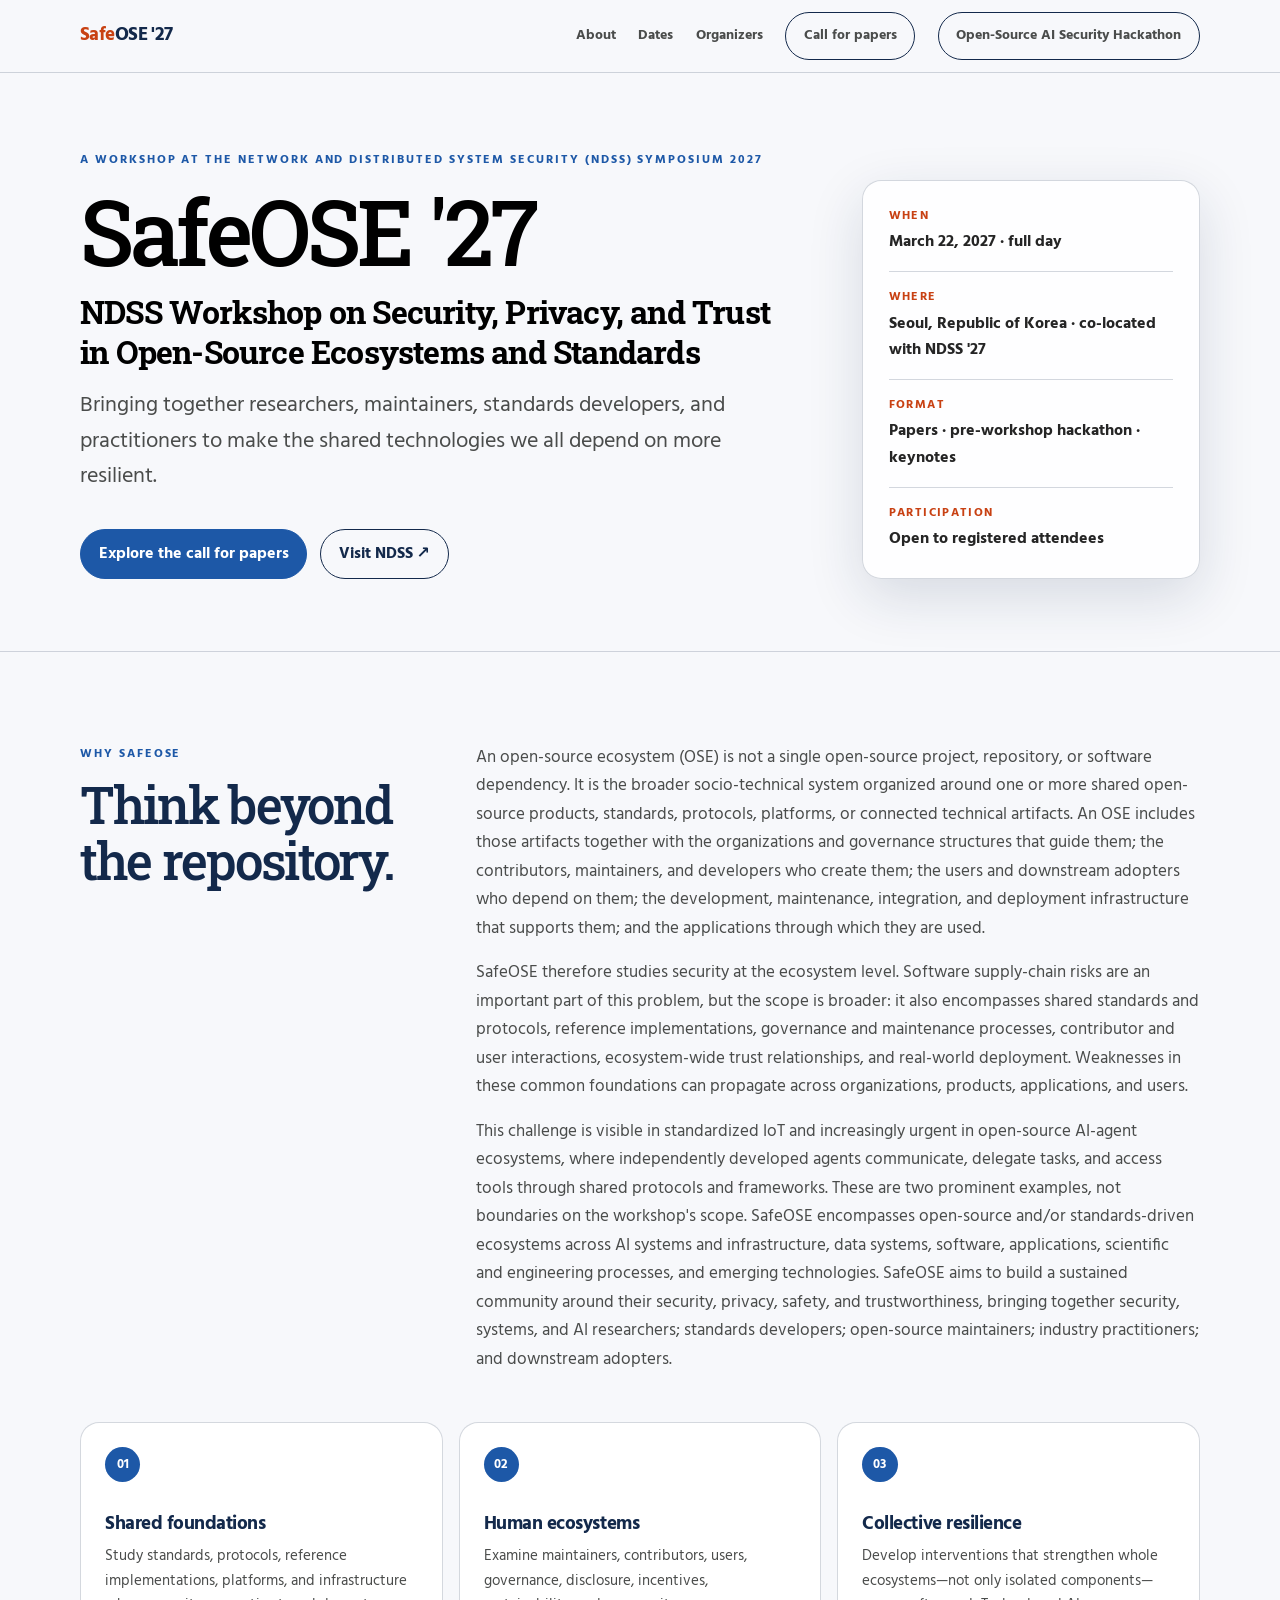
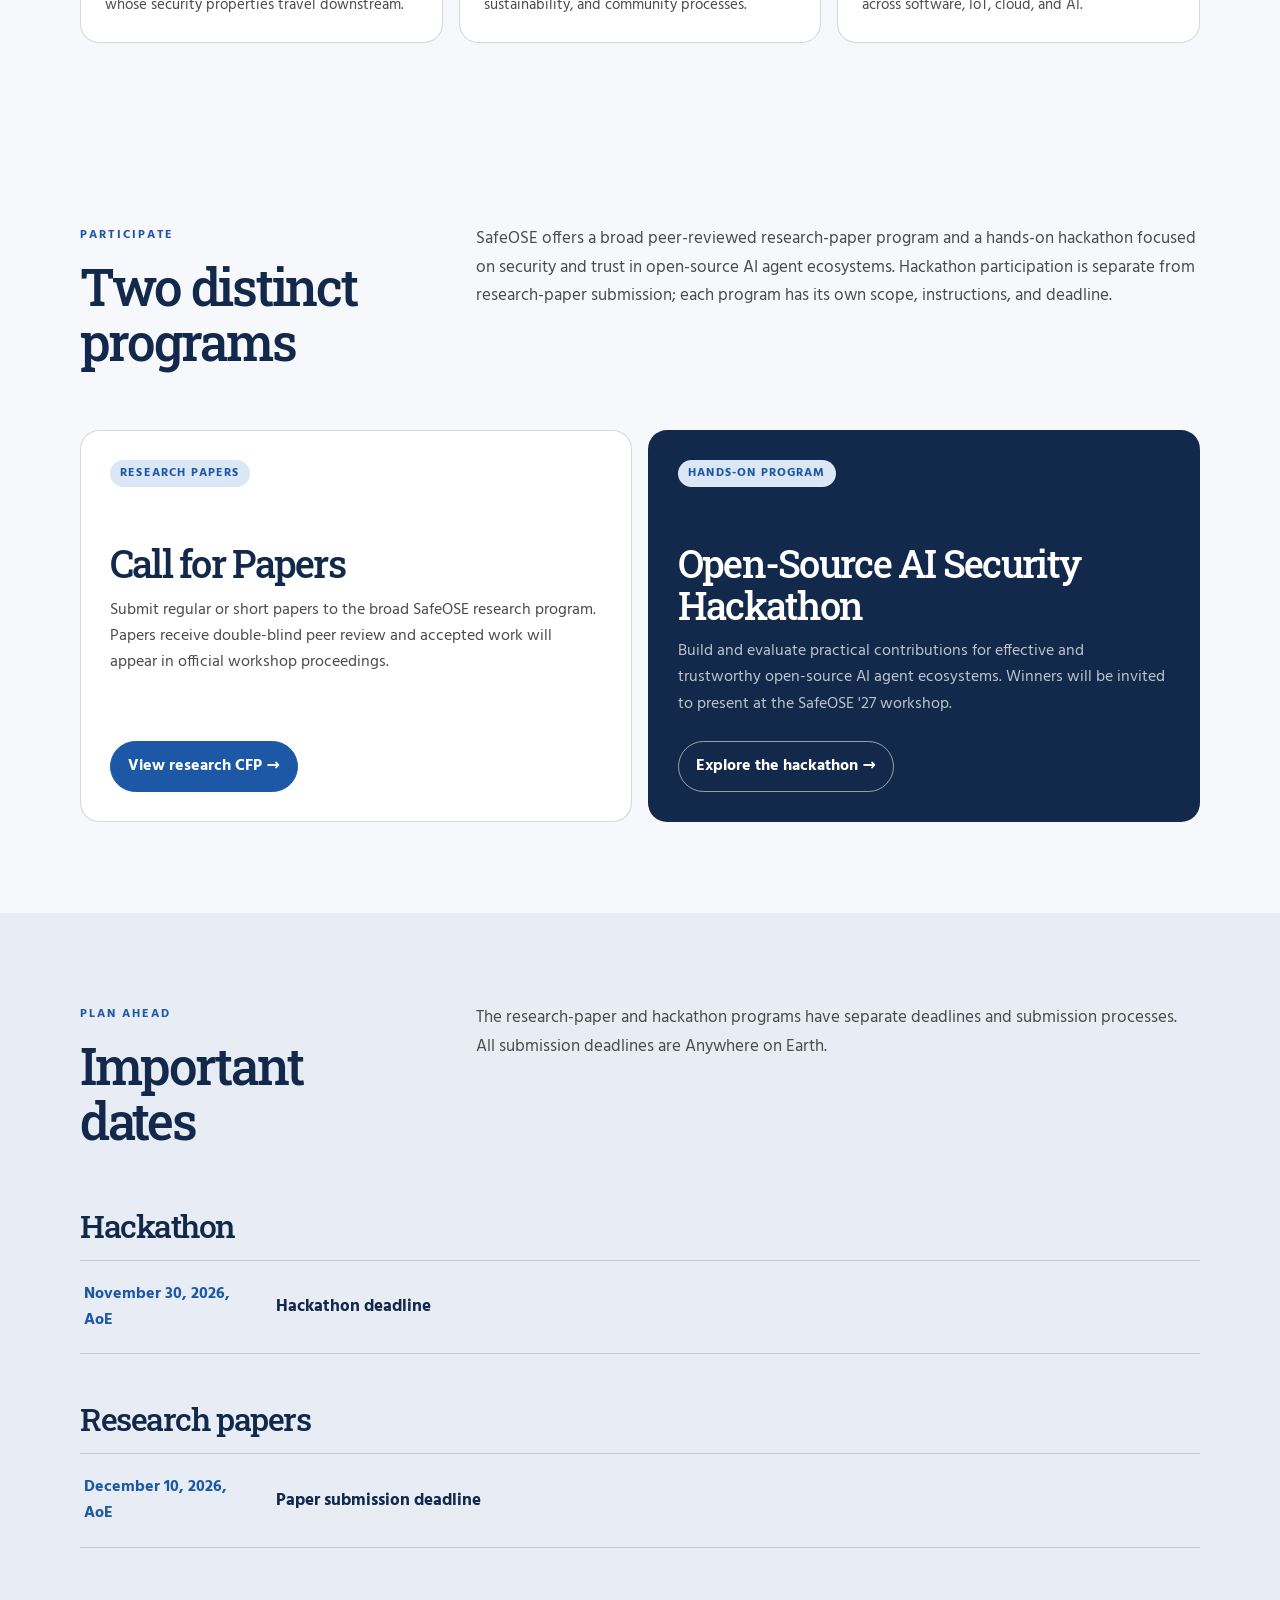
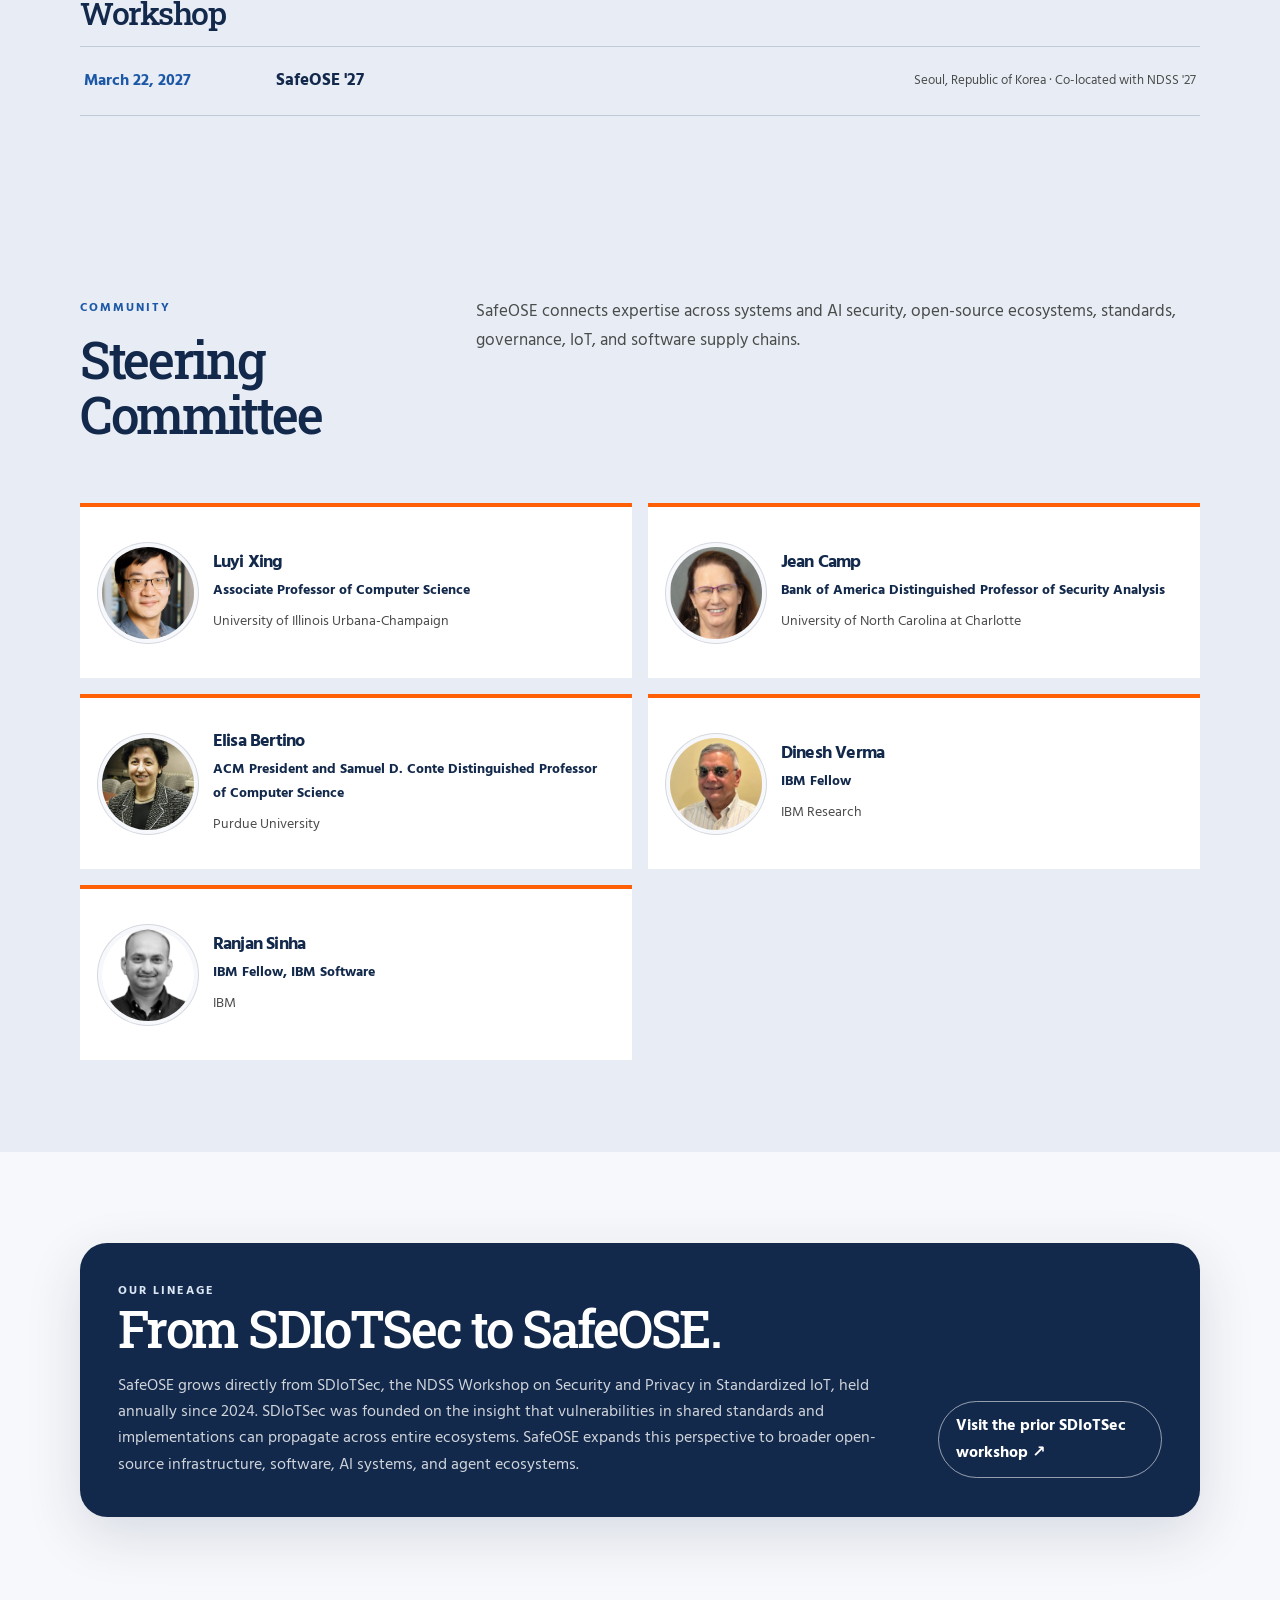
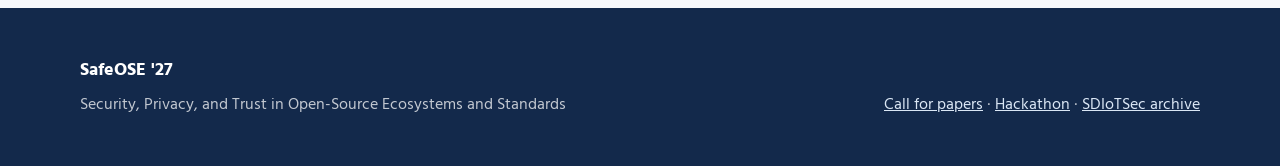
==== index.html @ 74a5d4cd "Condense workshop lineage section" ====
<!doctype html>
<html lang="en">
<head>
  <meta charset="utf-8">
  <meta name="viewport" content="width=device-width, initial-scale=1">
  <meta name="description" content="SafeOSE '27 — the NDSS Workshop on Security, Privacy, and Trust in Open-Source Ecosystems and Standards.">
  <title>SafeOSE '27 | NDSS Workshop</title>
  <link rel="preconnect" href="https://fonts.googleapis.com">
  <link rel="preconnect" href="https://fonts.gstatic.com" crossorigin>
  <link href="https://fonts.googleapis.com/css2?family=Hind:wght@400;500;600;700&family=Roboto+Slab:wght@400;500;600;700&display=swap" rel="stylesheet">
  <style>
    :root {
      --ink: #13294b;
      --charcoal: #252525;
      --muted: #4a4c4b;
      --paper: #f7f8fb;
      --cream: #e8edf5;
      --green: #1d58a7;
      --orange-deep: #c84113;
      --mint: #dbe7f5;
      --amber: #ff5f05;
      --white: #ffffff;
      --line: rgba(19, 41, 75, .18);
      --radius: 1.2rem;
      --shadow: 0 18px 55px rgba(19, 41, 75, .14);
    }

    * { box-sizing: border-box; }
    html { scroll-behavior: smooth; }
    body {
      margin: 0;
      color: var(--ink);
      background: var(--paper);
      font-family: Hind, ui-sans-serif, system-ui, sans-serif;
      line-height: 1.65;
    }

    a { color: inherit; }
    .wrap { width: min(1120px, calc(100% - 2.5rem)); margin-inline: auto; }
    .eyebrow {
      margin: 0 0 .85rem;
      color: var(--green);
      font-size: .76rem;
      font-weight: 800;
      letter-spacing: .16em;
      text-transform: uppercase;
    }

    header {
      position: sticky;
      top: 0;
      z-index: 10;
      border-bottom: 1px solid var(--line);
      background: rgba(247, 248, 251, .92);
      backdrop-filter: blur(14px);
    }
    nav { min-height: 72px; display: flex; align-items: center; justify-content: space-between; gap: 1.5rem; }
    .brand { text-decoration: none; font-size: 1.2rem; font-weight: 900; letter-spacing: -.03em; }
    .brand span { color: var(--orange-deep); }
    .nav-links { display: flex; align-items: center; gap: 1.4rem; }
    .nav-links a { color: var(--muted); font-size: .9rem; font-weight: 700; text-decoration: none; }
    .nav-links a:hover { color: var(--orange-deep); }

    .hero {
      position: relative;
      overflow: hidden;
      padding: 4.8rem 0 4.5rem;
      border-bottom: 1px solid var(--line);
    }
    .hero-grid { position: relative; display: grid; grid-template-columns: 1.35fr .65fr; gap: 5rem; align-items: end; }
    h1, h2, h3 { margin-top: 0; line-height: 1.08; letter-spacing: -.045em; }
    h1 { max-width: 900px; margin-bottom: .75rem; color: #000; font-family: "Roboto Slab", Georgia, serif; font-size: clamp(3.4rem, 7vw, 6.4rem); font-weight: 500; }
    .formal-title { max-width: 780px; margin: 0 0 1rem; color: #000; font-family: "Roboto Slab", Georgia, serif; font-size: clamp(1.35rem, 2.5vw, 2rem); font-weight: 700; line-height: 1.25; letter-spacing: -.025em; }
    .lede { max-width: 760px; margin: 0; color: var(--muted); font-size: clamp(1.05rem, 2vw, 1.35rem); }
    .actions { display: flex; flex-wrap: wrap; gap: .8rem; margin-top: 2.1rem; }
    .button { display: inline-flex; align-items: center; justify-content: center; min-height: 48px; padding: .7rem 1.1rem; border: 1px solid var(--ink); border-radius: 999px; font-weight: 800; text-decoration: none; }
    .button.primary { border-color: var(--green); color: var(--white); background: var(--green); }
    .button:hover { transform: translateY(-2px); }
    .fact-card { padding: 1.6rem; border: 1px solid var(--line); border-radius: var(--radius); background: rgba(255, 255, 255, .84); box-shadow: var(--shadow); }
    .fact-card dl { margin: 0; }
    .fact-card div + div { margin-top: 1rem; padding-top: 1rem; border-top: 1px solid var(--line); }
    .fact-card dt { color: var(--orange-deep); font-size: .72rem; font-weight: 800; letter-spacing: .12em; text-transform: uppercase; }
    .fact-card dd { margin: .2rem 0 0; color: var(--charcoal); font-weight: 800; }

    section { padding: 5.7rem 0; }
    section.alt { background: var(--cream); }
    .section-head { display: grid; grid-template-columns: .65fr 1.35fr; gap: 3rem; margin-bottom: 3rem; }
    h2 { margin-bottom: .8rem; font-family: "Roboto Slab", Georgia, serif; font-size: clamp(2.2rem, 4vw, 3.7rem); font-weight: 500; }
    .section-copy { margin: 0; color: var(--muted); font-size: 1.08rem; }
    .section-copy p { margin: 0; }
    .section-copy p + p { margin-top: 1rem; }
    .cards { display: grid; grid-template-columns: repeat(3, 1fr); gap: 1rem; }
    .card { padding: 1.5rem; border: 1px solid var(--line); border-radius: var(--radius); background: var(--white); }
    .card .number { display: inline-grid; width: 2.2rem; height: 2.2rem; margin-bottom: 2rem; place-items: center; border-radius: 50%; color: var(--white); background: var(--green); font-size: .8rem; font-weight: 900; }
    .card h3 { margin-bottom: .6rem; font-size: 1.18rem; letter-spacing: -.025em; }
    .card p { margin: 0; color: var(--muted); font-size: .93rem; }

    .topics { display: grid; grid-template-columns: repeat(2, 1fr); gap: .75rem; padding: 0; list-style: none; }
    .topics li { position: relative; padding: 1rem 1rem 1rem 2.7rem; border: 1px solid var(--line); border-radius: .9rem; background: rgba(255,255,255,.42); font-weight: 650; }
    .topics li::before { position: absolute; left: 1rem; content: "↗"; color: var(--green); font-weight: 900; }
    .topics-block { margin: 3.5rem 0; padding-top: 3rem; border-top: 1px solid var(--line); }
    .topics-block h3 { margin-bottom: .65rem; font-family: "Roboto Slab", Georgia, serif; font-size: clamp(1.8rem, 3vw, 2.6rem); font-weight: 500; }
    .topics-block .section-copy { margin-bottom: 1.5rem; }

    .feature-grid { display: grid; grid-template-columns: repeat(2, 1fr); gap: 1rem; }
    .feature-card { display: flex; min-height: 310px; padding: 1.8rem; flex-direction: column; border: 1px solid var(--line); border-radius: var(--radius); background: var(--white); }
    .feature-card.agent { background: var(--ink); color: var(--white); }
    .feature-card .tag { align-self: flex-start; margin-bottom: 3.5rem; padding: .25rem .65rem; border-radius: 999px; color: var(--green); background: var(--mint); font-size: .72rem; font-weight: 900; letter-spacing: .1em; }
    .feature-card h3 { margin-bottom: .75rem; font-family: "Roboto Slab", Georgia, serif; font-size: clamp(1.7rem, 3vw, 2.5rem); font-weight: 500; }
    .feature-card p { margin: 0 0 1.5rem; color: var(--muted); }
    .feature-card.agent p { color: rgba(255,255,255,.72); }
    .feature-card .button { align-self: flex-start; margin-top: auto; }
    .feature-card.agent .button { border-color: rgba(255,255,255,.55); }

    .dates { border-top: 1px solid var(--line); }
    .date-group + .date-group { margin-top: 3rem; }
    .date-group h3 { margin-bottom: 1rem; font-family: "Roboto Slab", Georgia, serif; font-size: clamp(1.55rem, 2.5vw, 2.1rem); font-weight: 500; }
    .date-row { display: grid; grid-template-columns: 10rem 1fr auto; gap: 2rem; align-items: center; padding: 1.25rem .25rem; border-bottom: 1px solid var(--line); }
    .date-row time { color: var(--green); font-weight: 900; }
    .date-row strong { font-size: 1.05rem; }
    .date-row span { color: var(--muted); font-size: .84rem; }

    .lineage { display: grid; grid-template-columns: 1.55fr .45fr; gap: 3rem; padding: 2.4rem; border-radius: calc(var(--radius) + .5rem); color: var(--white); background: var(--ink); box-shadow: var(--shadow); }
    .lineage .eyebrow { color: var(--mint); }
    .lineage h2 { margin-bottom: 1rem; }
    .lineage p { margin: 0; color: rgba(255,255,255,.8); }
    .lineage p + p { margin-top: 1rem; }
    .lineage .button { align-self: end; justify-self: start; border-color: rgba(255,255,255,.55); }

    .people { display: grid; grid-template-columns: repeat(2, 1fr); gap: 1rem; }
    .person { display: grid; grid-template-columns: 92px 1fr; gap: 1.2rem; min-height: 175px; padding: 1.35rem; align-items: center; border-top: 4px solid var(--amber); background: var(--white); text-decoration: none; transition: transform .18s ease, box-shadow .18s ease; }
    .person:hover { transform: translateY(-3px); box-shadow: var(--shadow); }
    .person h3 { margin-bottom: .45rem; font-size: 1.1rem; }
    .person p { margin: 0; color: var(--muted); font-size: .9rem; }
    .person .title { color: var(--ink); font-weight: 750; }
    .person .affiliation { margin-top: .45rem; }
    .committee-headshot { display: block; width: 92px; height: 92px; border-radius: 50%; object-fit: cover; object-position: center; box-shadow: 0 0 0 4px var(--paper), 0 0 0 5px var(--line); }
    .committee-headshot.luyi { object-position: center 28%; }
    .committee-headshot.elisa { object-position: center 24%; }
    footer { padding: 3rem 0; color: rgba(255,255,255,.74); background: var(--ink); }
    .footer-row { display: flex; align-items: flex-end; justify-content: space-between; gap: 2rem; }
    footer strong { display: block; margin-bottom: .35rem; color: var(--white); font-size: 1.15rem; }
    footer p { margin: 0; }
    footer a { color: var(--mint); }

    @media (max-width: 820px) {
      .nav-links a:not(:last-child) { display: none; }
      .hero { padding-top: 4rem; }
      .hero-grid, .section-head, .lineage { grid-template-columns: 1fr; gap: 2rem; }
      .cards, .people { grid-template-columns: repeat(2, 1fr); }
      .feature-grid { grid-template-columns: 1fr; }
      .fact-card { max-width: 480px; }
    }
    @media (max-width: 560px) {
      .wrap { width: min(100% - 1.5rem, 1120px); }
      h1 { font-size: 3rem; }
      .cards, .topics, .people { grid-template-columns: 1fr; }
      .date-row { grid-template-columns: 1fr; gap: .25rem; }
      .footer-row { align-items: flex-start; flex-direction: column; }
    }
  </style>
</head>
<body>
  <header>
    <nav class="wrap" aria-label="Primary navigation">
      <a class="brand" href="#top"><span>Safe</span>OSE '27</a>
      <div class="nav-links">
        <a href="#about">About</a>
        <a href="#dates">Dates</a>
        <a href="#people">Organizers</a>
        <a class="button" href="cfp.html">Call for papers</a>
        <a class="button" href="hackathons.html">Open-Source AI Security Hackathon</a>
      </div>
    </nav>
  </header>

  <main id="top">
    <section class="hero">
      <div class="wrap hero-grid">
        <div>
          <p class="eyebrow">A workshop at the Network and Distributed System Security (NDSS) Symposium 2027</p>
          <h1>SafeOSE '27</h1>
          <p class="formal-title">NDSS Workshop on Security, Privacy, and Trust in Open-Source Ecosystems and Standards</p>
          <p class="lede">Bringing together researchers, maintainers, standards developers, and practitioners to make the shared technologies we all depend on more resilient.</p>
          <div class="actions">
            <a class="button primary" href="cfp.html">Explore the call for papers</a>
            <a class="button" href="https://www.ndss-symposium.org/" target="_blank" rel="noreferrer">Visit NDSS ↗</a>
          </div>
        </div>
        <aside class="fact-card" aria-label="Workshop details">
          <dl>
            <div><dt>When</dt><dd>March 22, 2027 · full day</dd></div>
            <div><dt>Where</dt><dd>Seoul, Republic of Korea · co-located with NDSS '27</dd></div>
            <div><dt>Format</dt><dd>Papers · pre-workshop hackathon · keynotes</dd></div>
            <div><dt>Participation</dt><dd>Open to registered attendees</dd></div>
          </dl>
        </aside>
      </div>
    </section>

    <section id="about">
      <div class="wrap">
        <div class="section-head">
          <div><p class="eyebrow">Why SafeOSE</p><h2>Think beyond the repository.</h2></div>
          <div class="section-copy">
            <p>An open-source ecosystem (OSE) is not a single open-source project, repository, or software dependency. It is the broader socio-technical system organized around one or more shared open-source products, standards, protocols, platforms, or connected technical artifacts. An OSE includes those artifacts together with the organizations and governance structures that guide them; the contributors, maintainers, and developers who create them; the users and downstream adopters who depend on them; the development, maintenance, integration, and deployment infrastructure that supports them; and the applications through which they are used.</p>
            <p>SafeOSE therefore studies security at the ecosystem level. Software supply-chain risks are an important part of this problem, but the scope is broader: it also encompasses shared standards and protocols, reference implementations, governance and maintenance processes, contributor and user interactions, ecosystem-wide trust relationships, and real-world deployment. Weaknesses in these common foundations can propagate across organizations, products, applications, and users.</p>
            <p>This challenge is visible in standardized IoT and increasingly urgent in open-source AI-agent ecosystems, where independently developed agents communicate, delegate tasks, and access tools through shared protocols and frameworks. These are two prominent examples, not boundaries on the workshop's scope. SafeOSE encompasses open-source and/or standards-driven ecosystems across AI systems and infrastructure, data systems, software, applications, scientific and engineering processes, and emerging technologies. SafeOSE aims to build a sustained community around their security, privacy, safety, and trustworthiness, bringing together security, systems, and AI researchers; standards developers; open-source maintainers; industry practitioners; and downstream adopters.</p>
          </div>
        </div>
        <div class="cards">
          <article class="card"><span class="number">01</span><h3>Shared foundations</h3><p>Study standards, protocols, reference implementations, platforms, and infrastructure whose security properties travel downstream.</p></article>
          <article class="card"><span class="number">02</span><h3>Human ecosystems</h3><p>Examine maintainers, contributors, users, governance, disclosure, incentives, sustainability, and community processes.</p></article>
          <article class="card"><span class="number">03</span><h3>Collective resilience</h3><p>Develop interventions that strengthen whole ecosystems—not only isolated components—across software, IoT, cloud, and AI.</p></article>
        </div>
      </div>
    </section>

    <section id="participate">
      <div class="wrap">
        <div class="section-head">
          <div><p class="eyebrow">Participate</p><h2>Two distinct programs</h2></div>
          <p class="section-copy">SafeOSE offers a broad peer-reviewed research-paper program and a hands-on hackathon focused on security and trust in open-source AI agent ecosystems. Hackathon participation is separate from research-paper submission; each program has its own scope, instructions, and deadline.</p>
        </div>
        <div class="feature-grid">
          <article class="feature-card">
            <span class="tag">RESEARCH PAPERS</span>
            <h3>Call for Papers</h3>
            <p>Submit regular or short papers to the broad SafeOSE research program. Papers receive double-blind peer review and accepted work will appear in official workshop proceedings.</p>
            <a class="button primary" href="cfp.html">View research CFP →</a>
          </article>
          <article class="feature-card agent">
            <span class="tag">HANDS-ON PROGRAM</span>
            <h3>Open-Source AI Security Hackathon</h3>
            <p>Build and evaluate practical contributions for effective and trustworthy open-source AI agent ecosystems. Winners will be invited to present at the SafeOSE '27 workshop.</p>
            <a class="button" href="hackathons.html">Explore the hackathon →</a>
          </article>
        </div>
      </div>
    </section>

    <section class="alt" id="dates">
      <div class="wrap">
        <div class="section-head">
          <div><p class="eyebrow">Plan ahead</p><h2>Important dates</h2></div>
          <p class="section-copy">The research-paper and hackathon programs have separate deadlines and submission processes. All submission deadlines are Anywhere on Earth.</p>
        </div>
        <div class="date-group">
          <h3>Hackathon</h3>
          <div class="dates">
            <div class="date-row"><time datetime="2026-11-30">November 30, 2026, AoE</time><strong>Hackathon deadline</strong></div>
          </div>
        </div>
        <div class="date-group">
          <h3>Research papers</h3>
          <div class="dates">
            <div class="date-row"><time datetime="2026-12-10">December 10, 2026, AoE</time><strong>Paper submission deadline</strong></div>
          </div>
        </div>
        <div class="date-group">
          <h3>Workshop</h3>
          <div class="dates">
            <div class="date-row"><time datetime="2027-03-22">March 22, 2027</time><strong>SafeOSE '27</strong><span>Seoul, Republic of Korea · Co-located with NDSS '27</span></div>
          </div>
        </div>
      </div>
    </section>

    <section class="alt" id="people">
      <div class="wrap">
        <div class="section-head">
          <div><p class="eyebrow">Community</p><h2>Steering Committee</h2></div>
          <p class="section-copy">SafeOSE connects expertise across systems and AI security, open-source ecosystems, standards, governance, IoT, and software supply chains.</p>
        </div>
        <div class="people">
          <a class="person" href="https://www.xing-luyi.com/" target="_blank" rel="noreferrer">
            <img class="committee-headshot luyi" src="assets/luyi-xing.jpg" alt="Headshot of Luyi Xing" width="92" height="92" loading="lazy">
            <div><h3>Luyi Xing</h3><p class="title">Associate Professor of Computer Science</p><p class="affiliation">University of Illinois Urbana-Champaign</p></div>
          </a>
          <a class="person" href="https://ljcamp.github.io/" target="_blank" rel="noreferrer">
            <img class="committee-headshot" src="assets/jean-camp.jpg" alt="Headshot of Jean Camp" width="92" height="92" loading="lazy">
            <div><h3>Jean Camp</h3><p class="title">Bank of America Distinguished Professor of Security Analysis</p><p class="affiliation">University of North Carolina at Charlotte</p></div>
          </a>
          <a class="person" href="https://www.cs.purdue.edu/homes/bertino/" target="_blank" rel="noreferrer">
            <img class="committee-headshot elisa" src="assets/elisa-bertino.jpg" alt="Headshot of Elisa Bertino" width="92" height="92" loading="lazy">
            <div><h3>Elisa Bertino</h3><p class="title">ACM President and Samuel D. Conte Distinguished Professor of Computer Science</p><p class="affiliation">Purdue University</p></div>
          </a>
          <a class="person" href="https://research.ibm.com/people/dinesh-verma" target="_blank" rel="noreferrer">
            <img class="committee-headshot" src="assets/dinesh-verma.webp" alt="Headshot of Dinesh Verma" width="92" height="92" loading="lazy">
            <div><h3>Dinesh Verma</h3><p class="title">IBM Fellow</p><p class="affiliation">IBM Research</p></div>
          </a>
          <a class="person" href="https://www.linkedin.com/in/sinharanjan/" target="_blank" rel="noreferrer">
            <img class="committee-headshot" src="assets/ranjan-sinha.jpeg" alt="Headshot of Ranjan Sinha" width="92" height="92" loading="lazy">
            <div><h3>Ranjan Sinha</h3><p class="title">IBM Fellow, IBM Software</p><p class="affiliation">IBM</p></div>
          </a>
        </div>
      </div>
    </section>

    <section>
      <div class="wrap lineage">
        <div>
          <p class="eyebrow">Our lineage</p>
          <h2>From SDIoTSec to SafeOSE.</h2>
          <p>SafeOSE grows directly from SDIoTSec, the NDSS Workshop on Security and Privacy in Standardized IoT, held annually since 2024. SDIoTSec was founded on the insight that vulnerabilities in shared standards and implementations can propagate across entire ecosystems. SafeOSE expands this perspective to broader open-source infrastructure, software, AI systems, and agent ecosystems.</p>
        </div>
        <a class="button" href="https://sdiotsec.github.io/" target="_blank" rel="noreferrer">Visit the prior SDIoTSec workshop ↗</a>
      </div>
    </section>
  </main>

  <footer>
    <div class="wrap footer-row">
      <div><strong>SafeOSE '27</strong><p>Security, Privacy, and Trust in Open-Source Ecosystems and Standards</p></div>
      <p><a href="cfp.html">Call for papers</a> · <a href="hackathons.html">Hackathon</a> · <a href="https://sdiotsec.github.io/">SDIoTSec archive</a></p>
    </div>
  </footer>
</body>
</html>
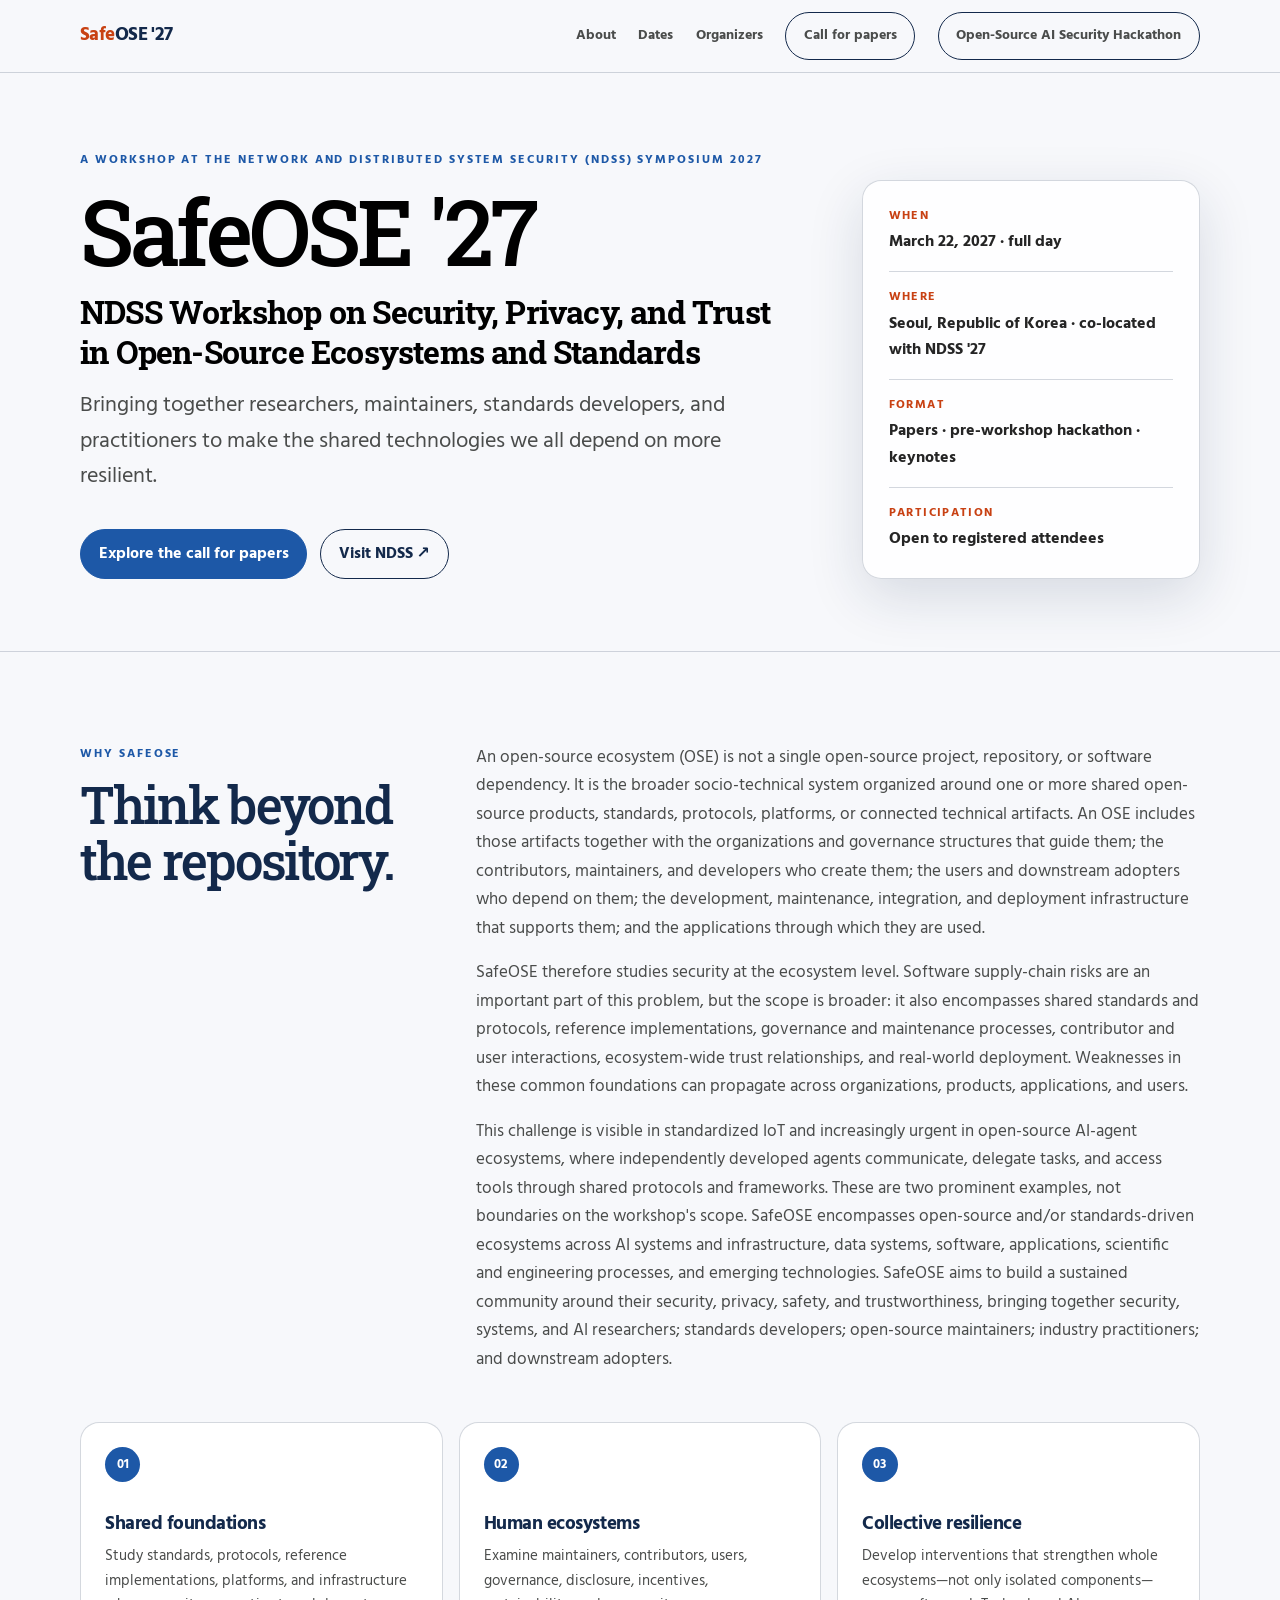
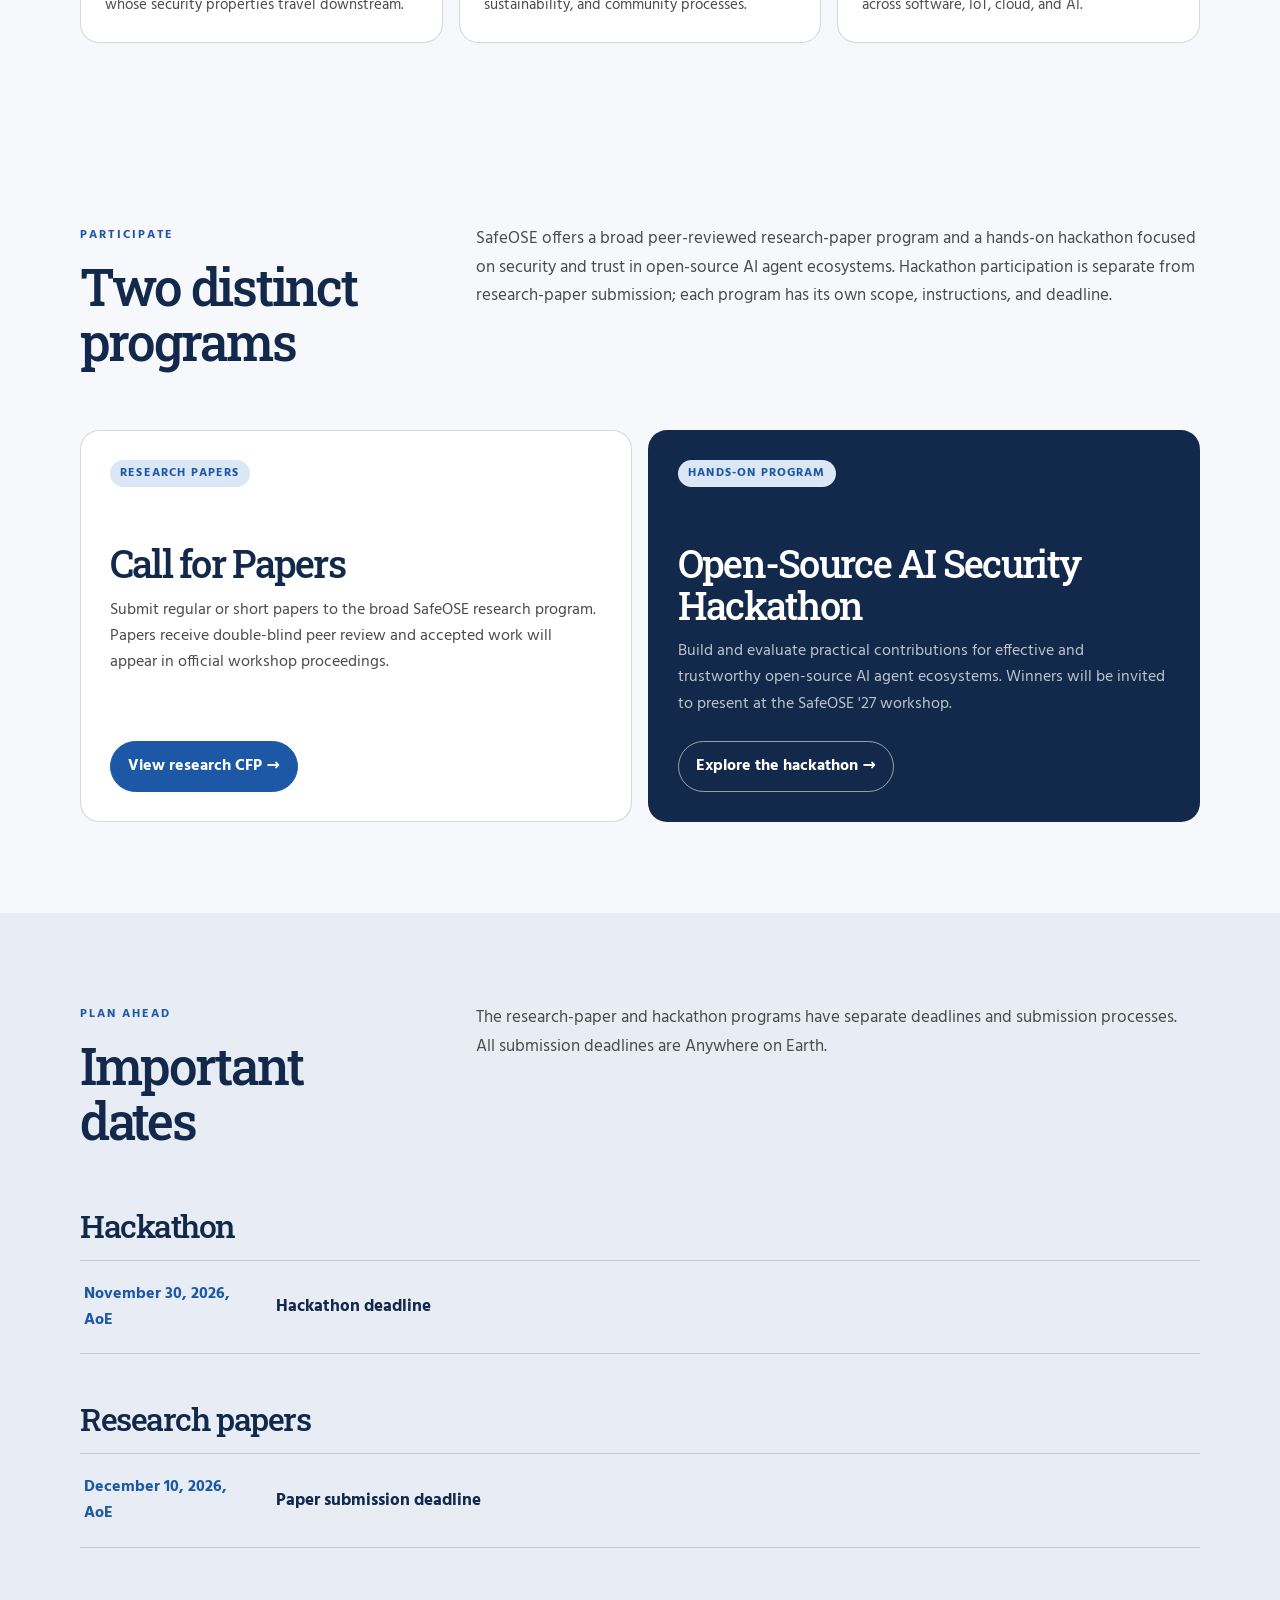
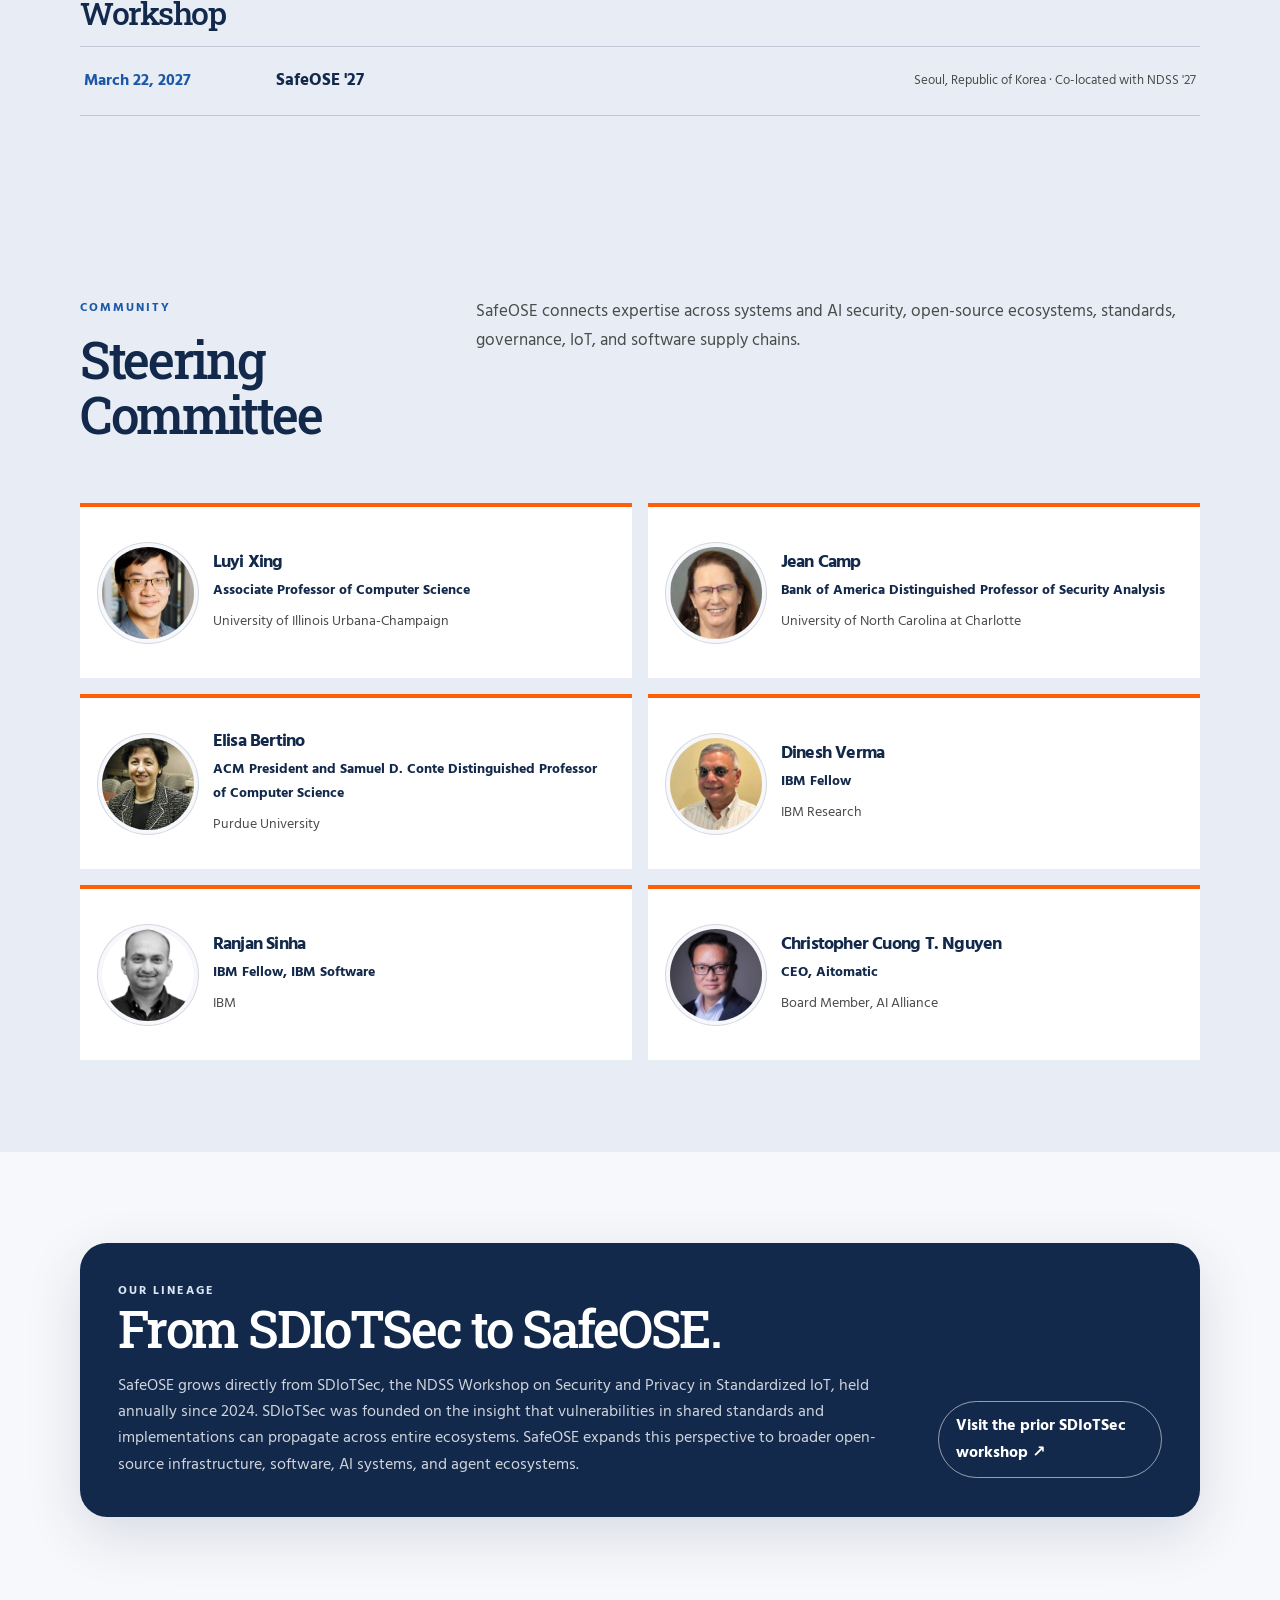
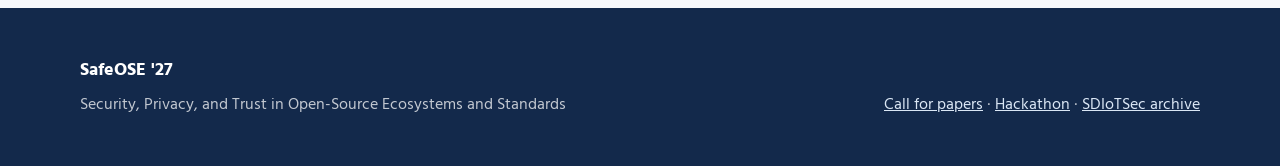
==== commit daf5244c: "Add Christopher Nguyen to steering committee" ====
--- a/index.html
+++ b/index.html
@@ -293,6 +293,10 @@
             <img class="committee-headshot" src="assets/ranjan-sinha.jpeg" alt="Headshot of Ranjan Sinha" width="92" height="92" loading="lazy">
             <div><h3>Ranjan Sinha</h3><p class="title">IBM Fellow, IBM Software</p><p class="affiliation">IBM</p></div>
           </a>
+          <a class="person" href="https://www.linkedin.com/in/ctnguyen/" target="_blank" rel="noreferrer">
+            <img class="committee-headshot" src="assets/christopher-nguyen.jpeg" alt="Headshot of Christopher Cuong T. Nguyen" width="92" height="92" loading="lazy">
+            <div><h3>Christopher Cuong T. Nguyen</h3><p class="title">CEO, Aitomatic</p><p class="affiliation">Board Member, AI Alliance</p></div>
+          </a>
         </div>
       </div>
     </section>
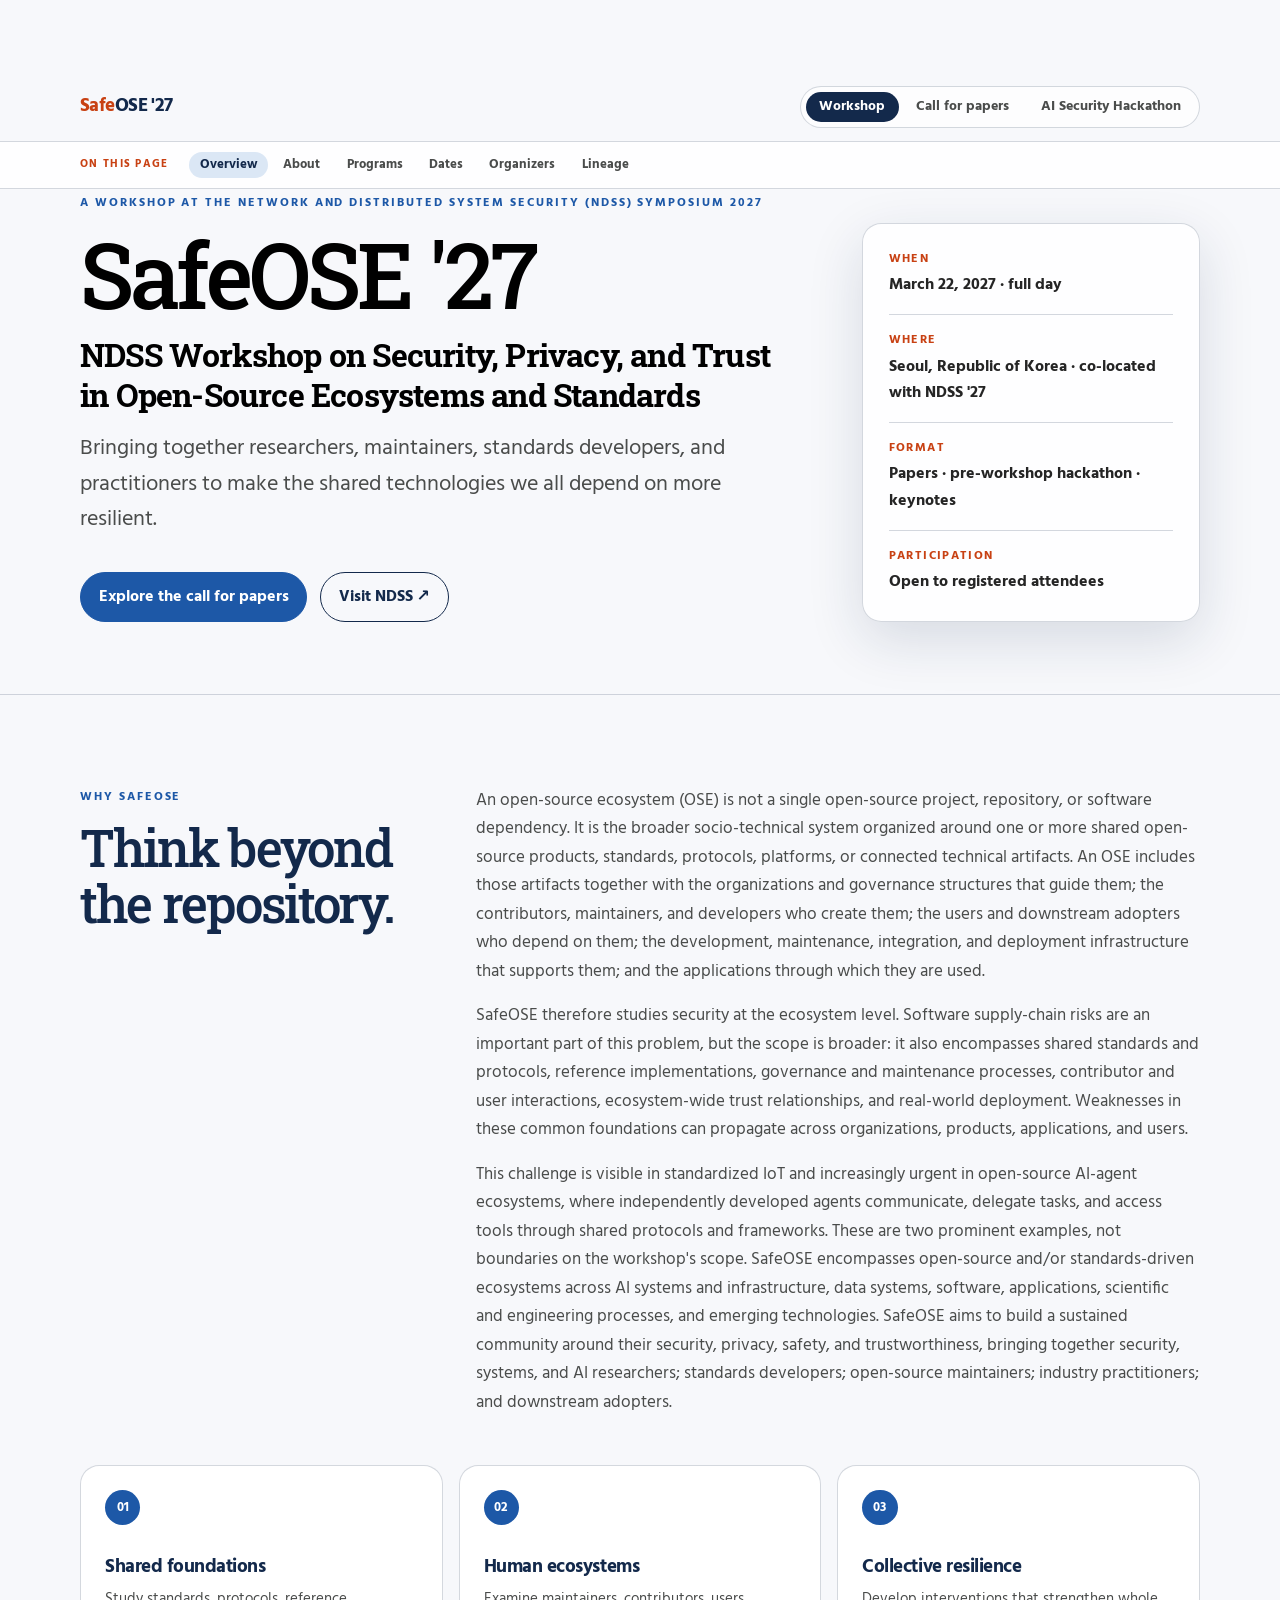
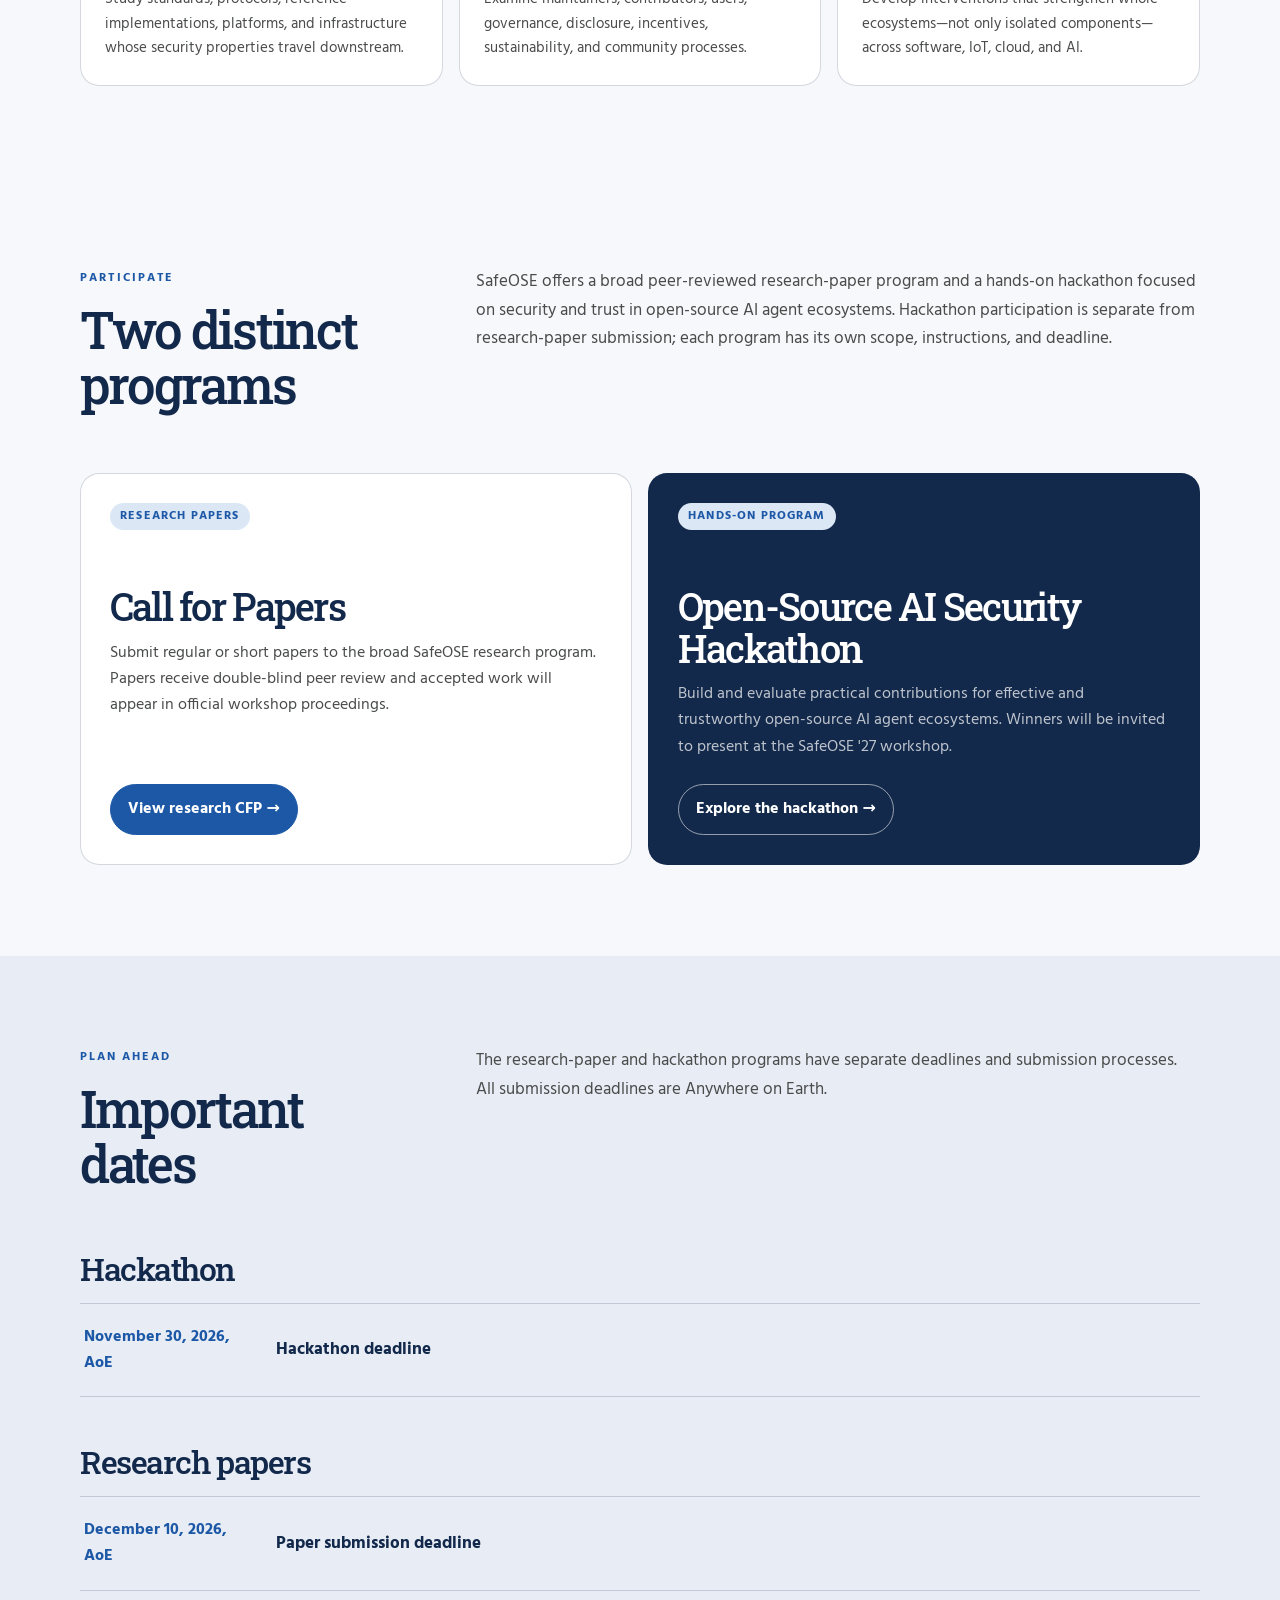
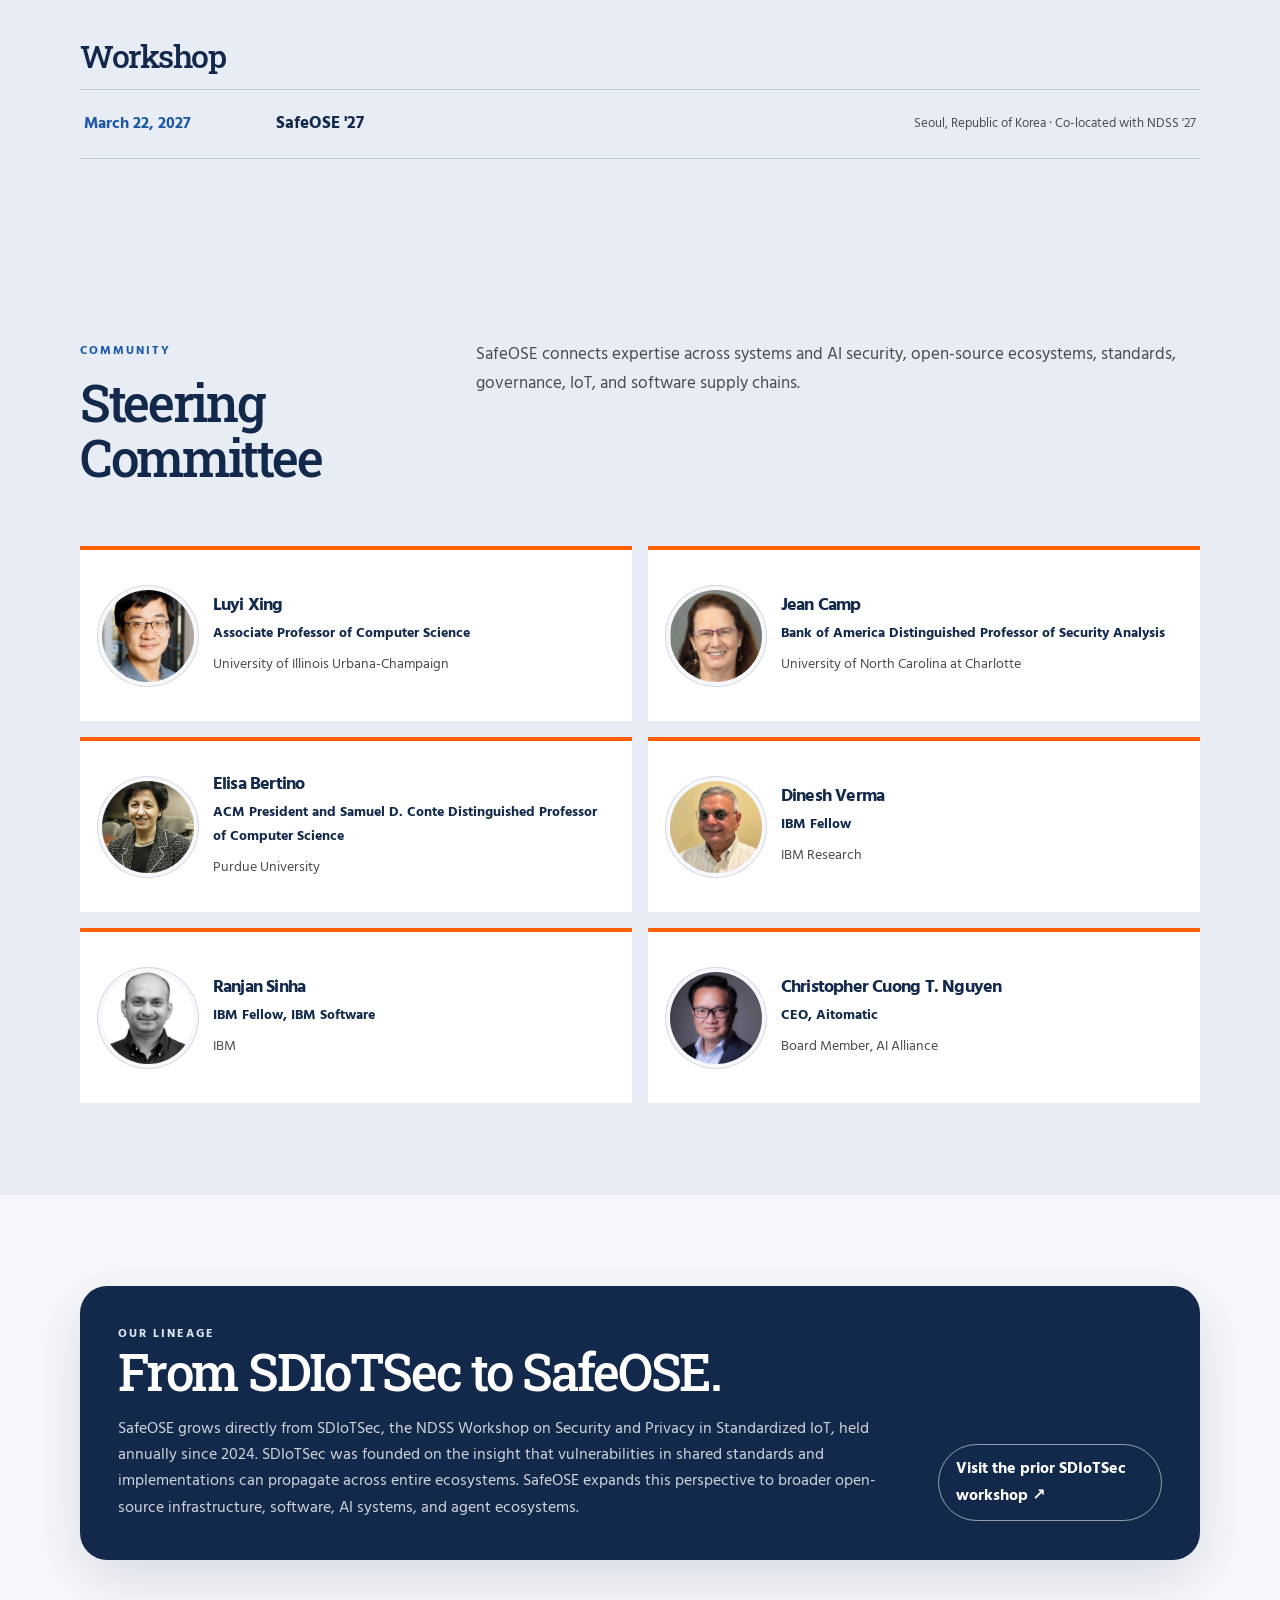
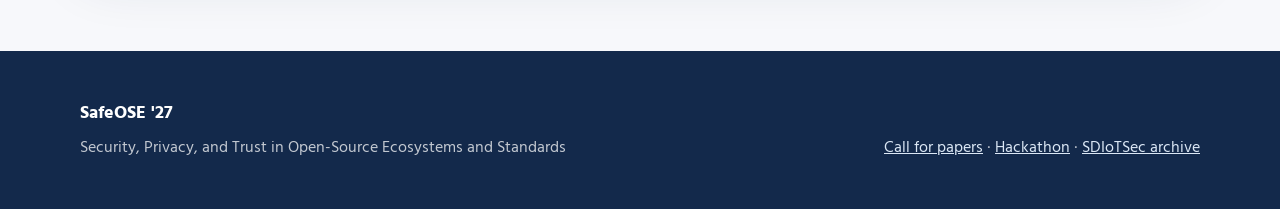
==== commit 2ecb7ad6: "Redesign site and section navigation" ====
--- a/index.html
+++ b/index.html
@@ -50,16 +50,26 @@
       position: sticky;
       top: 0;
       z-index: 10;
-      border-bottom: 1px solid var(--line);
       background: rgba(247, 248, 251, .92);
       backdrop-filter: blur(14px);
     }
-    nav { min-height: 72px; display: flex; align-items: center; justify-content: space-between; gap: 1.5rem; }
+    .site-nav { min-height: 68px; display: flex; align-items: center; justify-content: space-between; gap: 1.5rem; }
     .brand { text-decoration: none; font-size: 1.2rem; font-weight: 900; letter-spacing: -.03em; }
     .brand span { color: var(--orange-deep); }
-    .nav-links { display: flex; align-items: center; gap: 1.4rem; }
-    .nav-links a { color: var(--muted); font-size: .9rem; font-weight: 700; text-decoration: none; }
-    .nav-links a:hover { color: var(--orange-deep); }
+    .page-nav { display: flex; gap: .25rem; padding: .3rem; border: 1px solid var(--line); border-radius: 999px; background: rgba(255,255,255,.7); }
+    .page-nav a { padding: .45rem .85rem; border-radius: 999px; color: var(--muted); font-size: .86rem; font-weight: 750; line-height: 1.2; text-decoration: none; white-space: nowrap; }
+    .page-nav a:hover { color: var(--orange-deep); background: var(--white); }
+    .page-nav a[aria-current="page"] { color: var(--white); background: var(--ink); }
+    .short-label { display: none; }
+    .section-nav { border-top: 1px solid var(--line); border-bottom: 1px solid var(--line); background: rgba(255,255,255,.78); }
+    .section-nav-inner { display: flex; min-height: 46px; align-items: center; gap: 1.25rem; }
+    .section-nav-label { flex: 0 0 auto; color: var(--orange-deep); font-size: .68rem; font-weight: 900; letter-spacing: .12em; text-transform: uppercase; }
+    .section-links { display: flex; min-width: 0; gap: .25rem; overflow-x: auto; scrollbar-width: none; }
+    .section-links::-webkit-scrollbar { display: none; }
+    .section-links a { flex: 0 0 auto; padding: .35rem .7rem; border-radius: 999px; color: var(--muted); font-size: .8rem; font-weight: 700; line-height: 1.2; text-decoration: none; white-space: nowrap; }
+    .section-links a:hover { color: var(--ink); background: var(--cream); }
+    .section-links a[aria-current="location"] { color: var(--ink); background: var(--mint); }
+    main [id] { scroll-margin-top: 132px; }
 
     .hero {
       position: relative;
@@ -144,7 +154,6 @@
     footer a { color: var(--mint); }
 
     @media (max-width: 820px) {
-      .nav-links a:not(:last-child) { display: none; }
       .hero { padding-top: 4rem; }
       .hero-grid, .section-head, .lineage { grid-template-columns: 1fr; gap: 2rem; }
       .cards, .people { grid-template-columns: repeat(2, 1fr); }
@@ -153,6 +162,15 @@
     }
     @media (max-width: 560px) {
       .wrap { width: min(100% - 1.5rem, 1120px); }
+      .site-nav { min-height: 62px; gap: .65rem; }
+      .brand { font-size: 1.05rem; }
+      .page-nav { gap: 0; padding: .2rem; }
+      .page-nav a { padding: .4rem .55rem; font-size: .74rem; }
+      .wide-label { display: none; }
+      .short-label { display: inline; }
+      .section-nav-inner { gap: .6rem; }
+      .section-nav-label { font-size: .6rem; }
+      .section-links a { padding-inline: .55rem; font-size: .75rem; }
       h1 { font-size: 3rem; }
       .cards, .topics, .people { grid-template-columns: 1fr; }
       .date-row { grid-template-columns: 1fr; gap: .25rem; }
@@ -162,14 +180,25 @@
 </head>
 <body>
   <header>
-    <nav class="wrap" aria-label="Primary navigation">
-      <a class="brand" href="#top"><span>Safe</span>OSE '27</a>
-      <div class="nav-links">
-        <a href="#about">About</a>
-        <a href="#dates">Dates</a>
-        <a href="#people">Organizers</a>
-        <a class="button" href="cfp.html">Call for papers</a>
-        <a class="button" href="hackathons.html">Open-Source AI Security Hackathon</a>
+    <nav class="wrap site-nav" aria-label="Site navigation">
+      <a class="brand" href="index.html"><span>Safe</span>OSE '27</a>
+      <div class="page-nav">
+        <a href="index.html" aria-current="page">Workshop</a>
+        <a href="cfp.html"><span class="wide-label">Call for papers</span><span class="short-label">Papers</span></a>
+        <a href="hackathons.html"><span class="wide-label">AI Security Hackathon</span><span class="short-label">Hackathon</span></a>
+      </div>
+    </nav>
+    <nav class="section-nav" aria-label="On this page">
+      <div class="wrap section-nav-inner">
+        <span class="section-nav-label">On this page</span>
+        <div class="section-links">
+          <a href="#top">Overview</a>
+          <a href="#about">About</a>
+          <a href="#participate">Programs</a>
+          <a href="#dates">Dates</a>
+          <a href="#people">Organizers</a>
+          <a href="#lineage">Lineage</a>
+        </div>
       </div>
     </nav>
   </header>
@@ -301,7 +330,7 @@
       </div>
     </section>
 
-    <section>
+    <section id="lineage">
       <div class="wrap lineage">
         <div>
           <p class="eyebrow">Our lineage</p>
@@ -319,5 +348,6 @@
       <p><a href="cfp.html">Call for papers</a> · <a href="hackathons.html">Hackathon</a> · <a href="https://sdiotsec.github.io/">SDIoTSec archive</a></p>
     </div>
   </footer>
+  <script src="site-nav.js" defer></script>
 </body>
 </html>
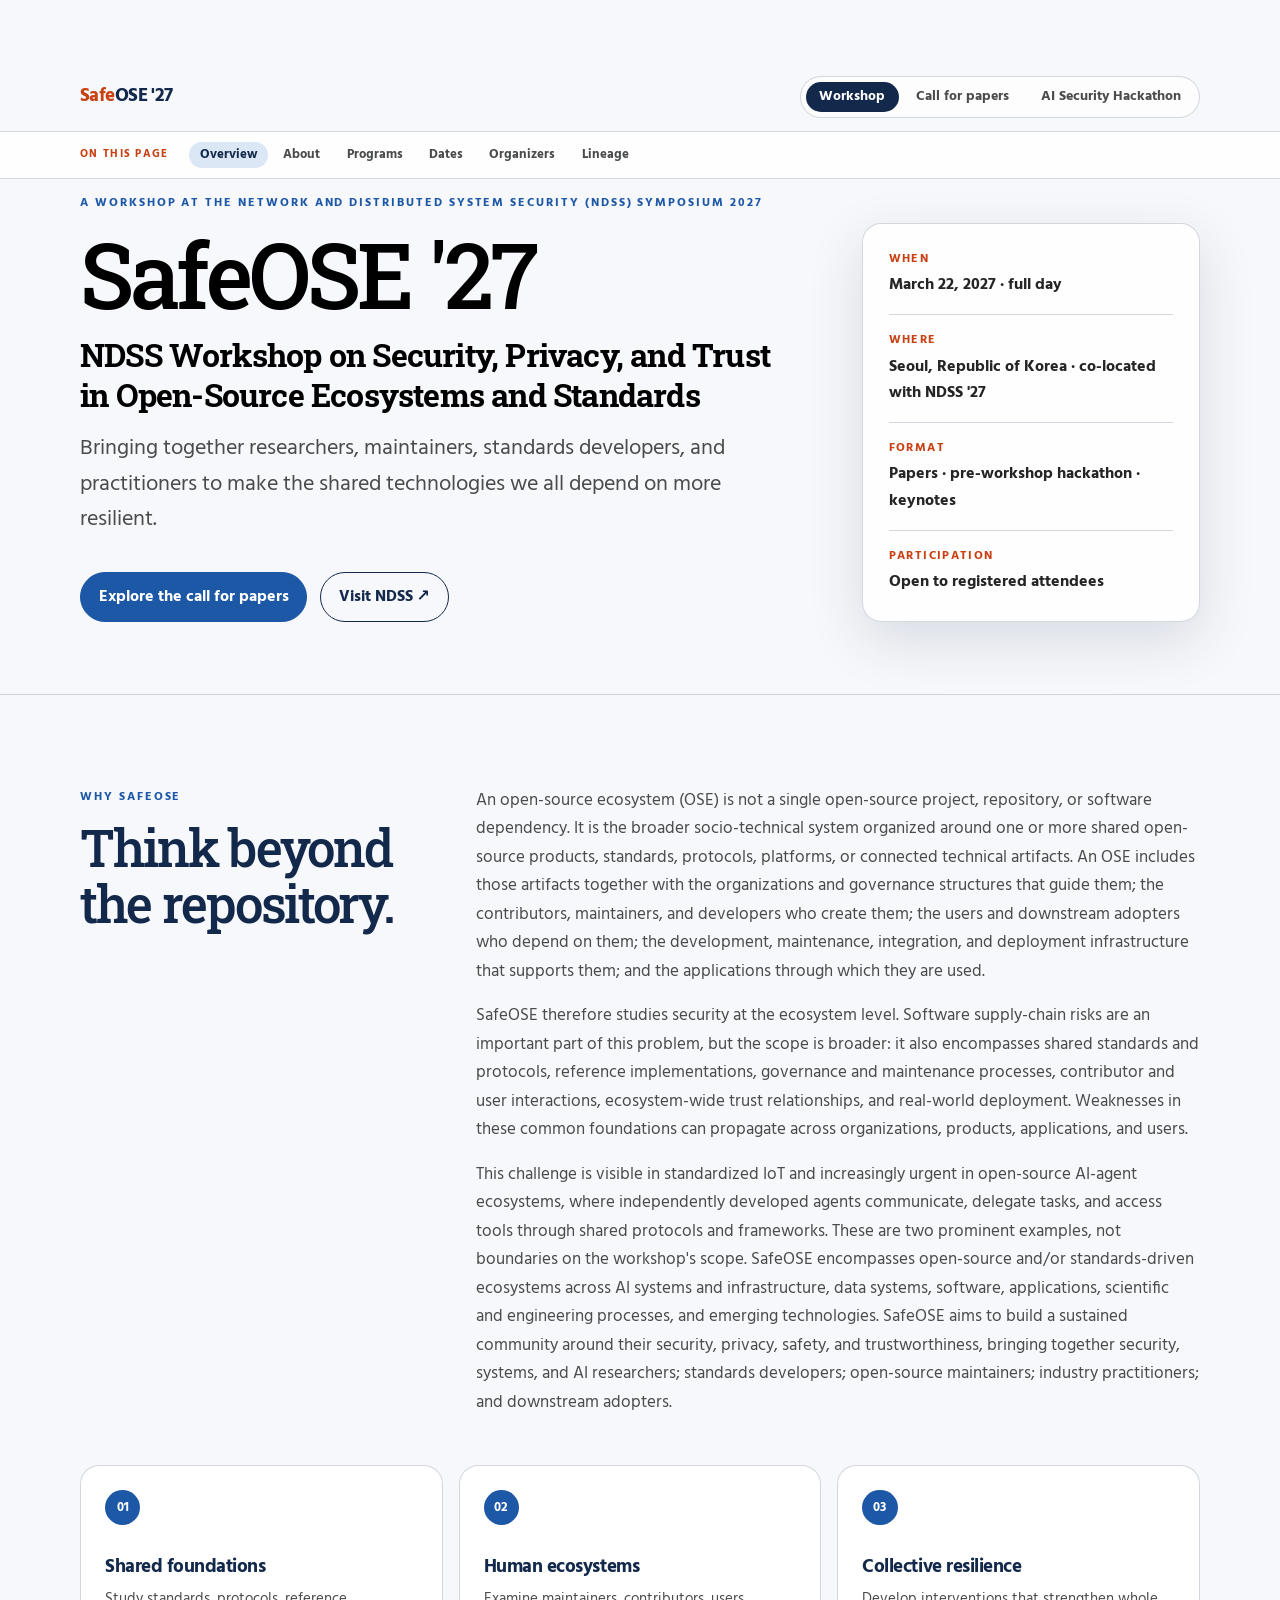
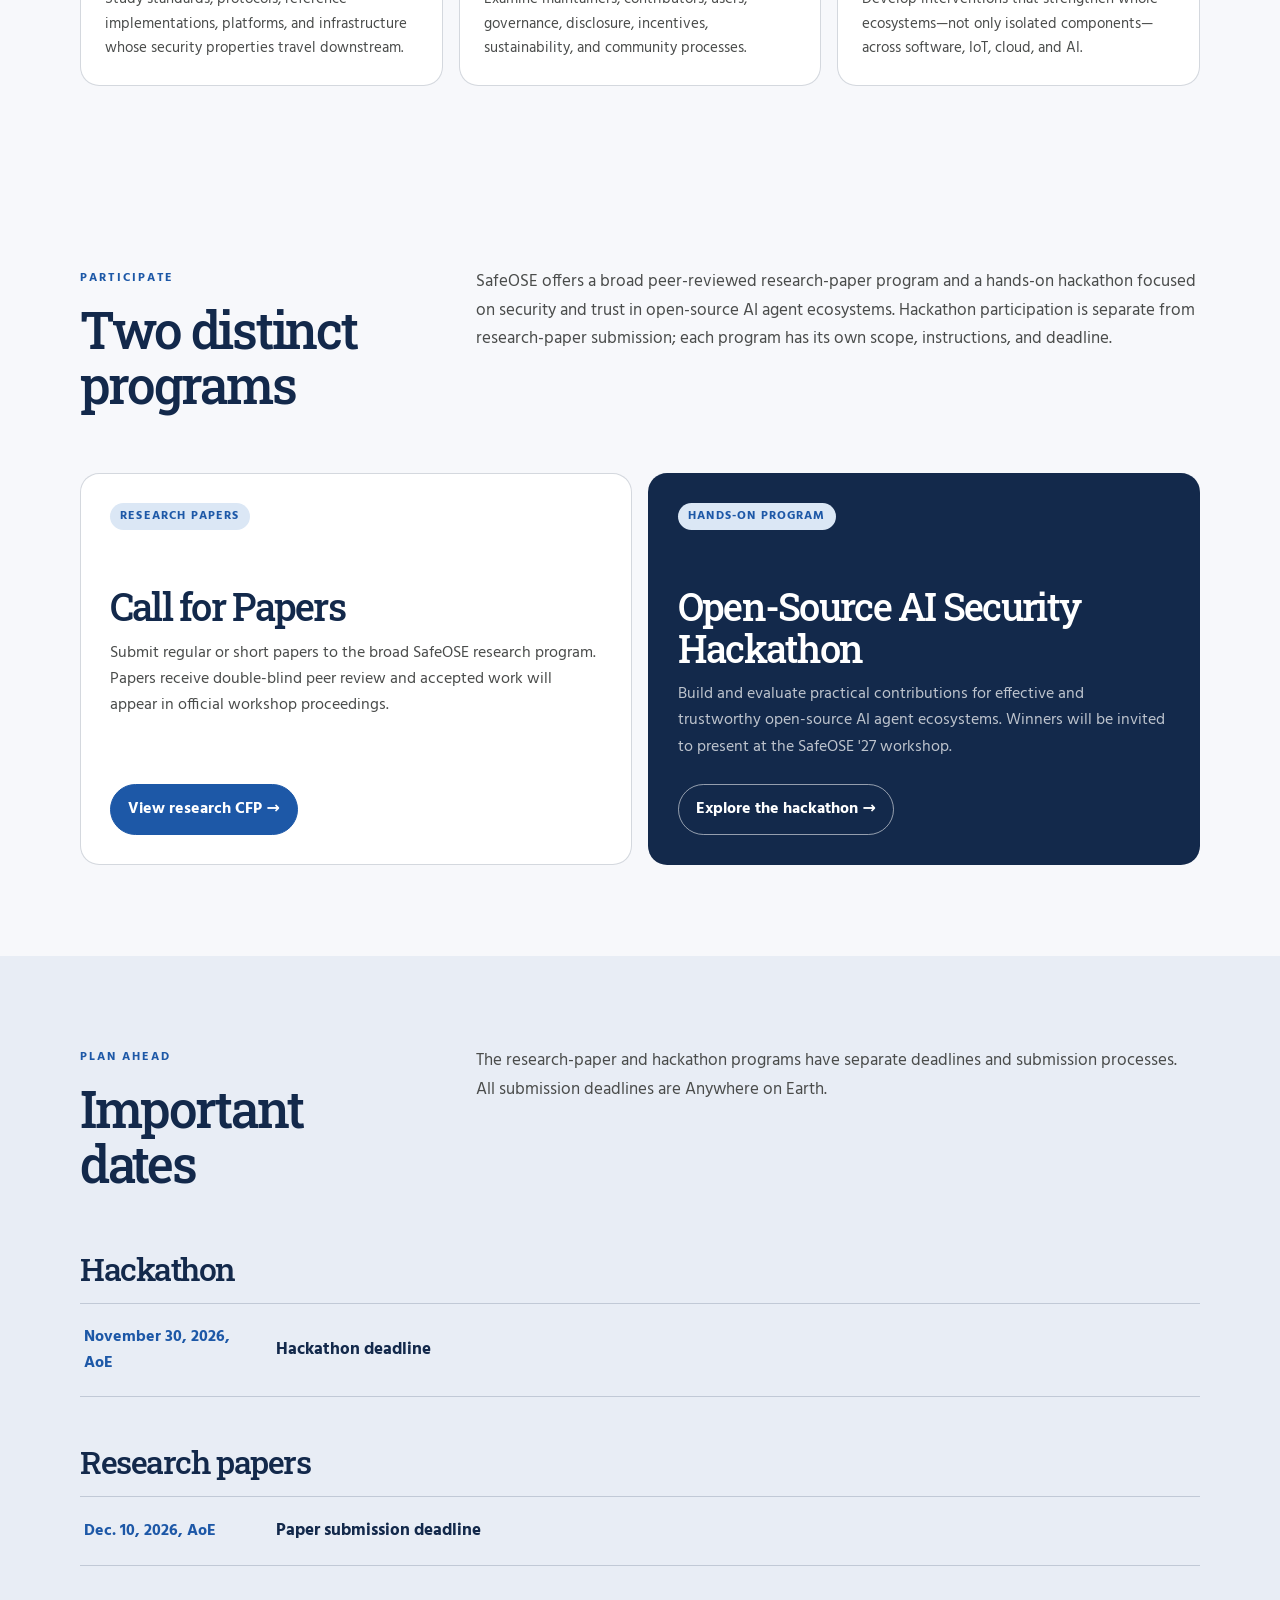
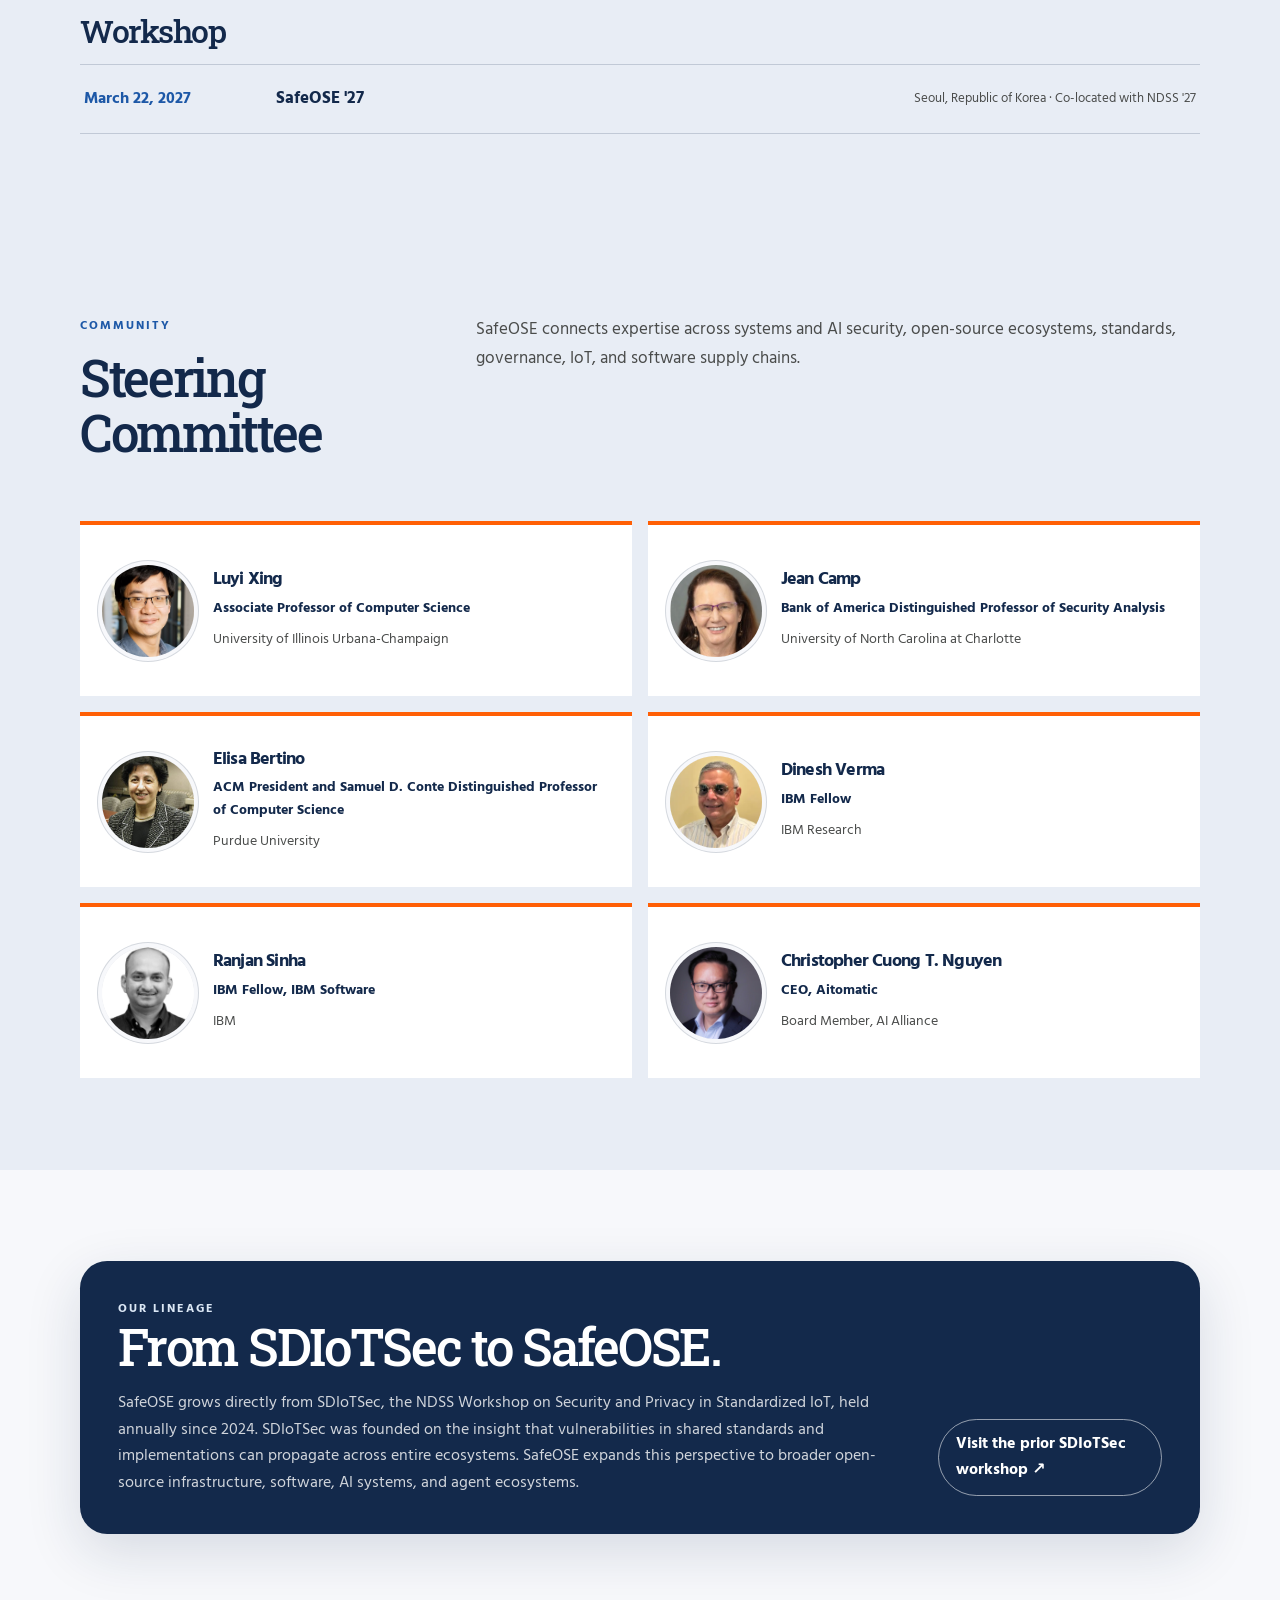
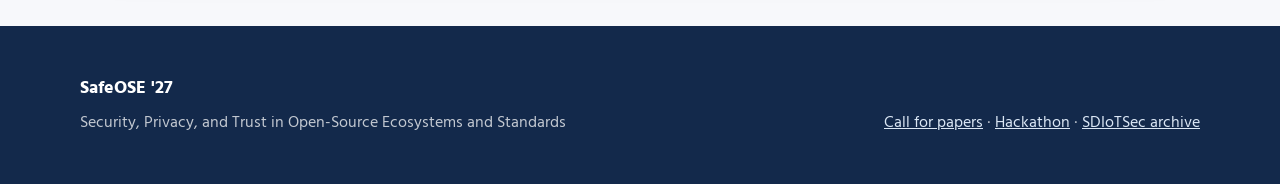
==== commit 1340caa1: "Update paper program deadlines" ====
--- a/index.html
+++ b/index.html
@@ -283,7 +283,7 @@
         <div class="date-group">
           <h3>Research papers</h3>
           <div class="dates">
-            <div class="date-row"><time datetime="2026-12-10">December 10, 2026, AoE</time><strong>Paper submission deadline</strong></div>
+            <div class="date-row"><time datetime="2026-12-10">Dec. 10, 2026, AoE</time><strong>Paper submission deadline</strong></div>
           </div>
         </div>
         <div class="date-group">
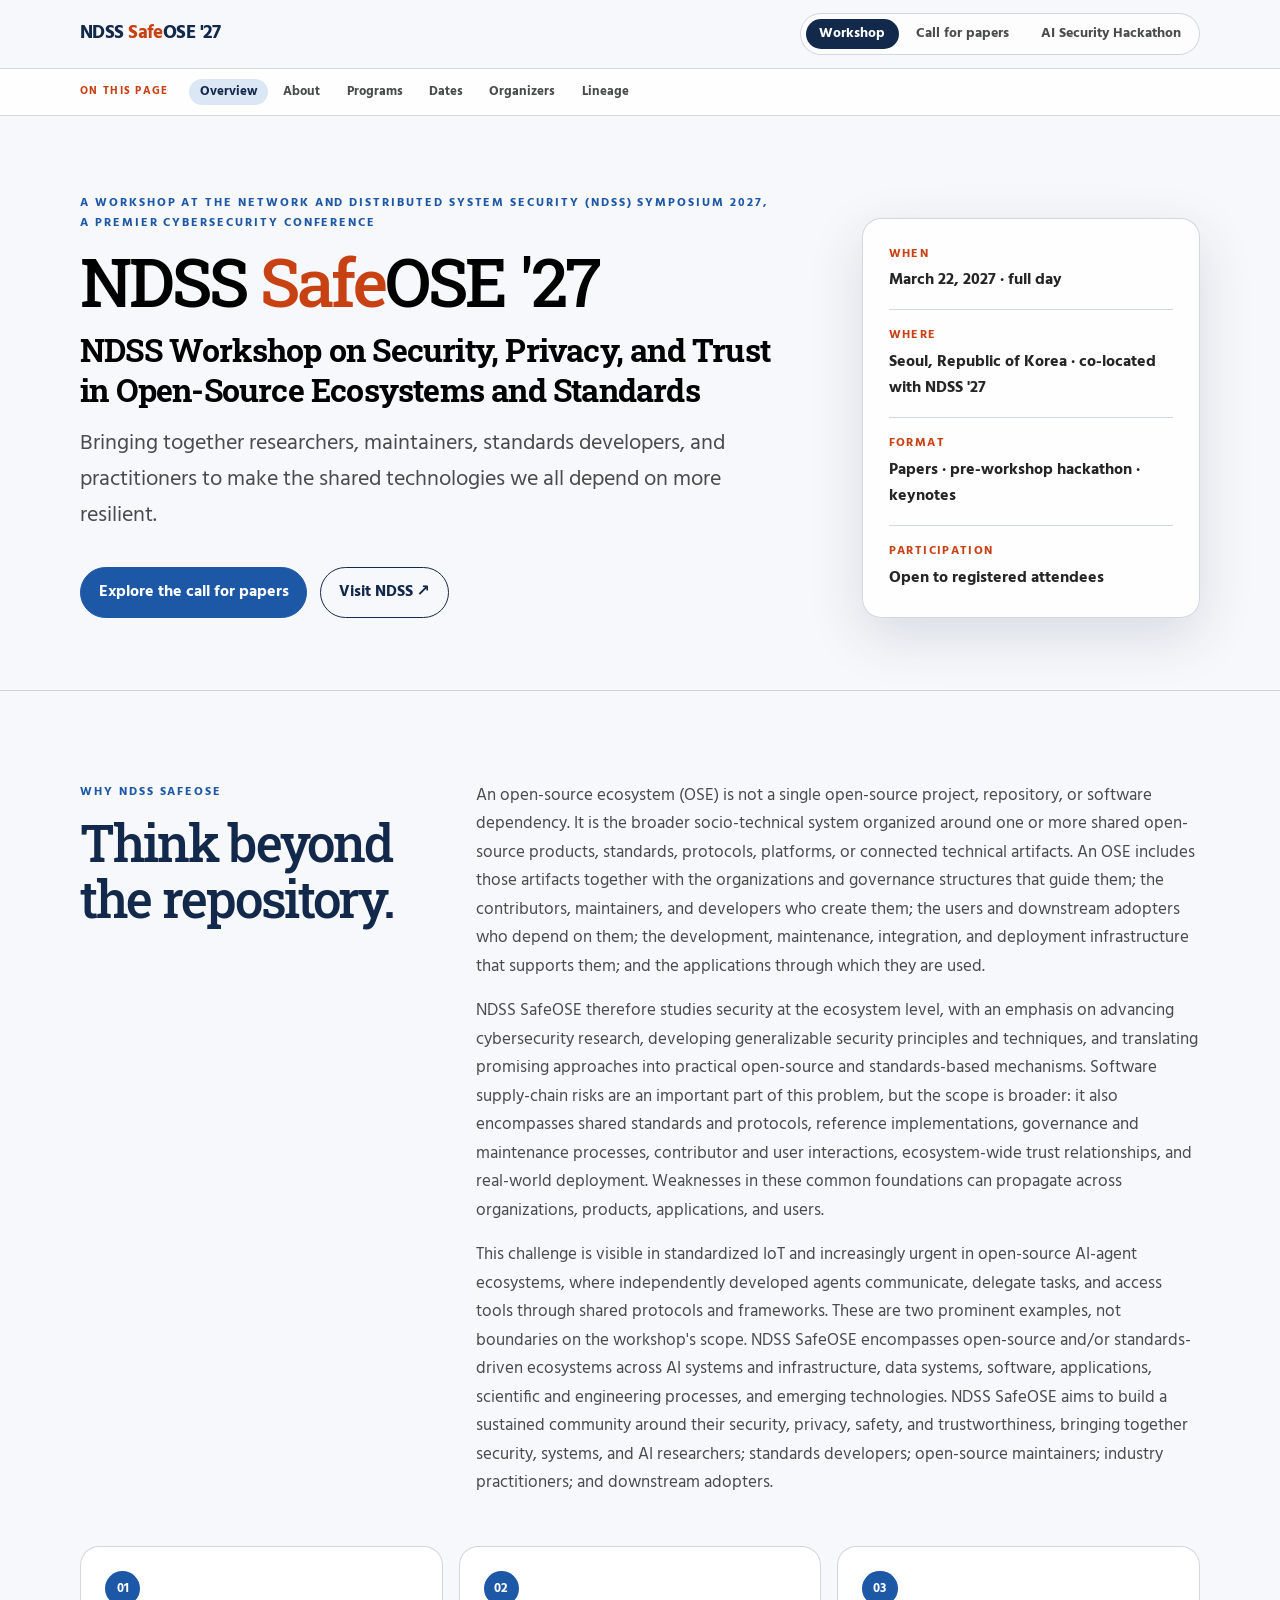
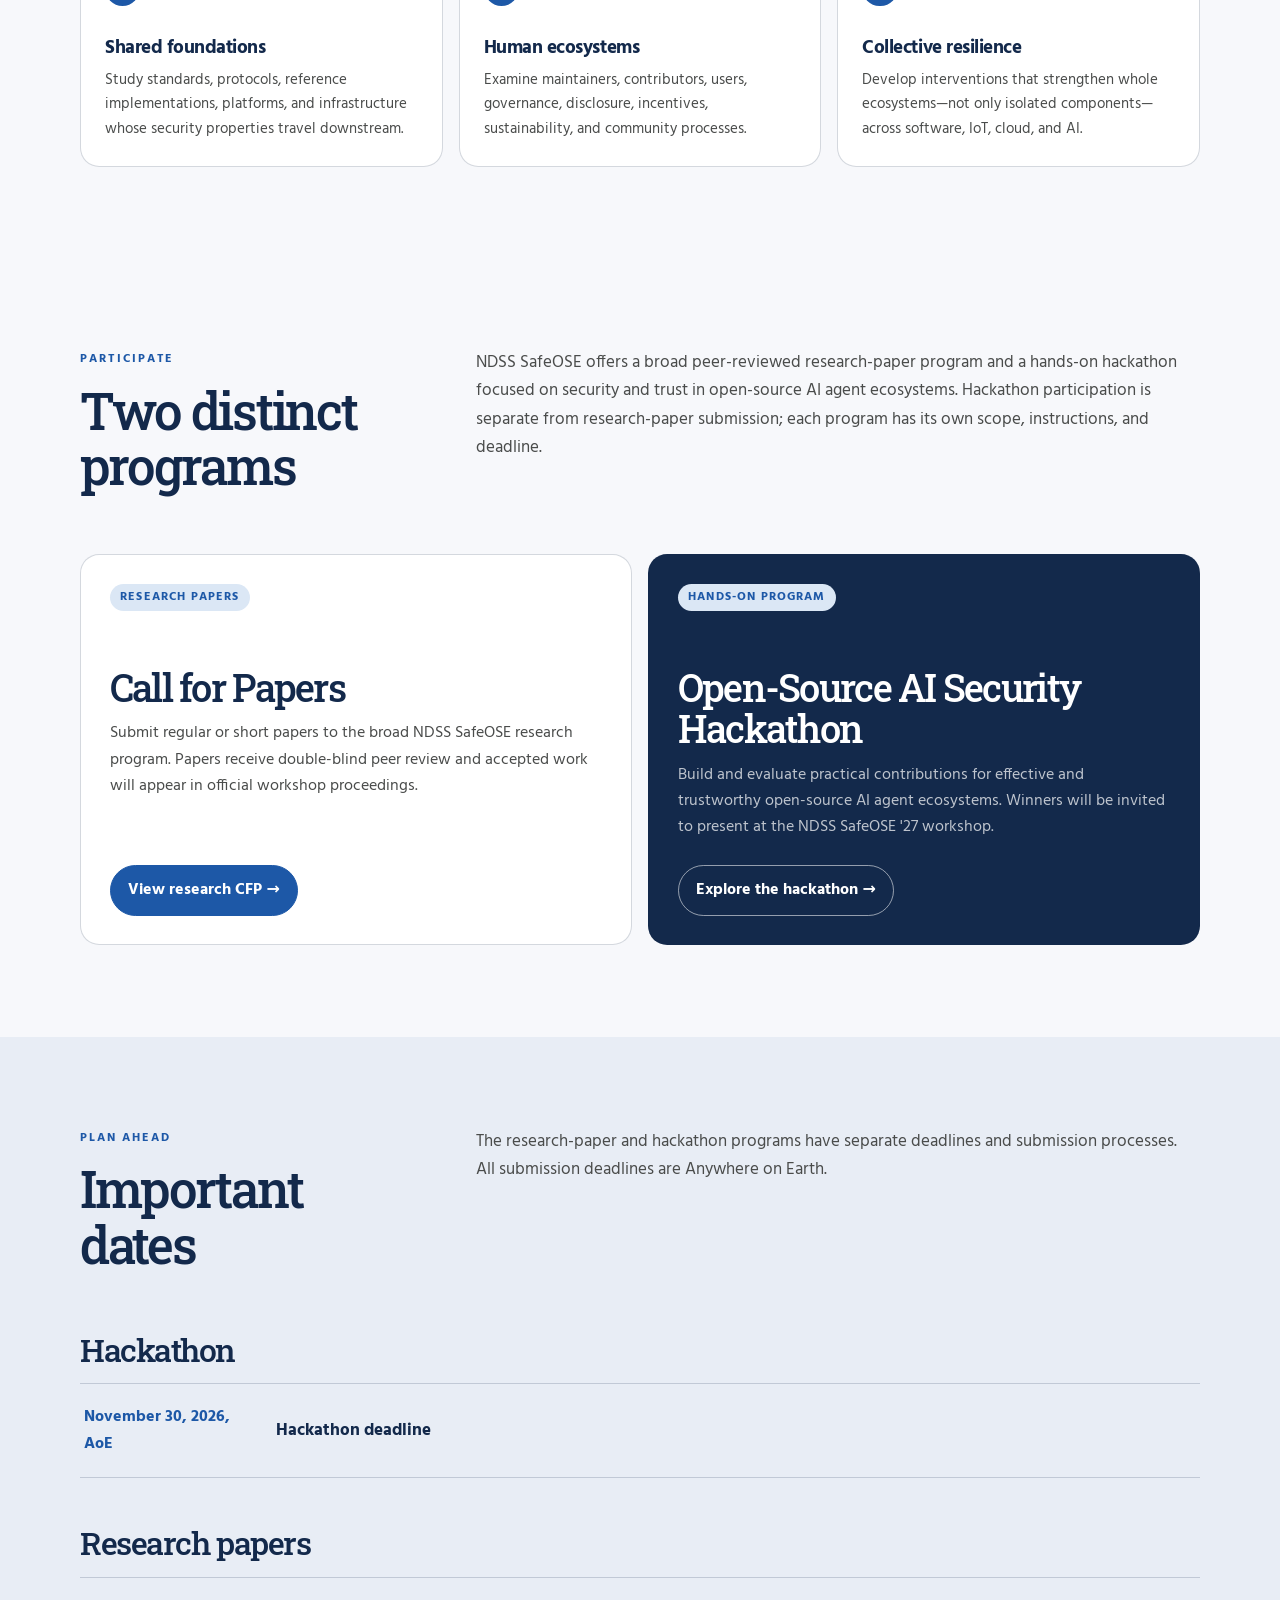
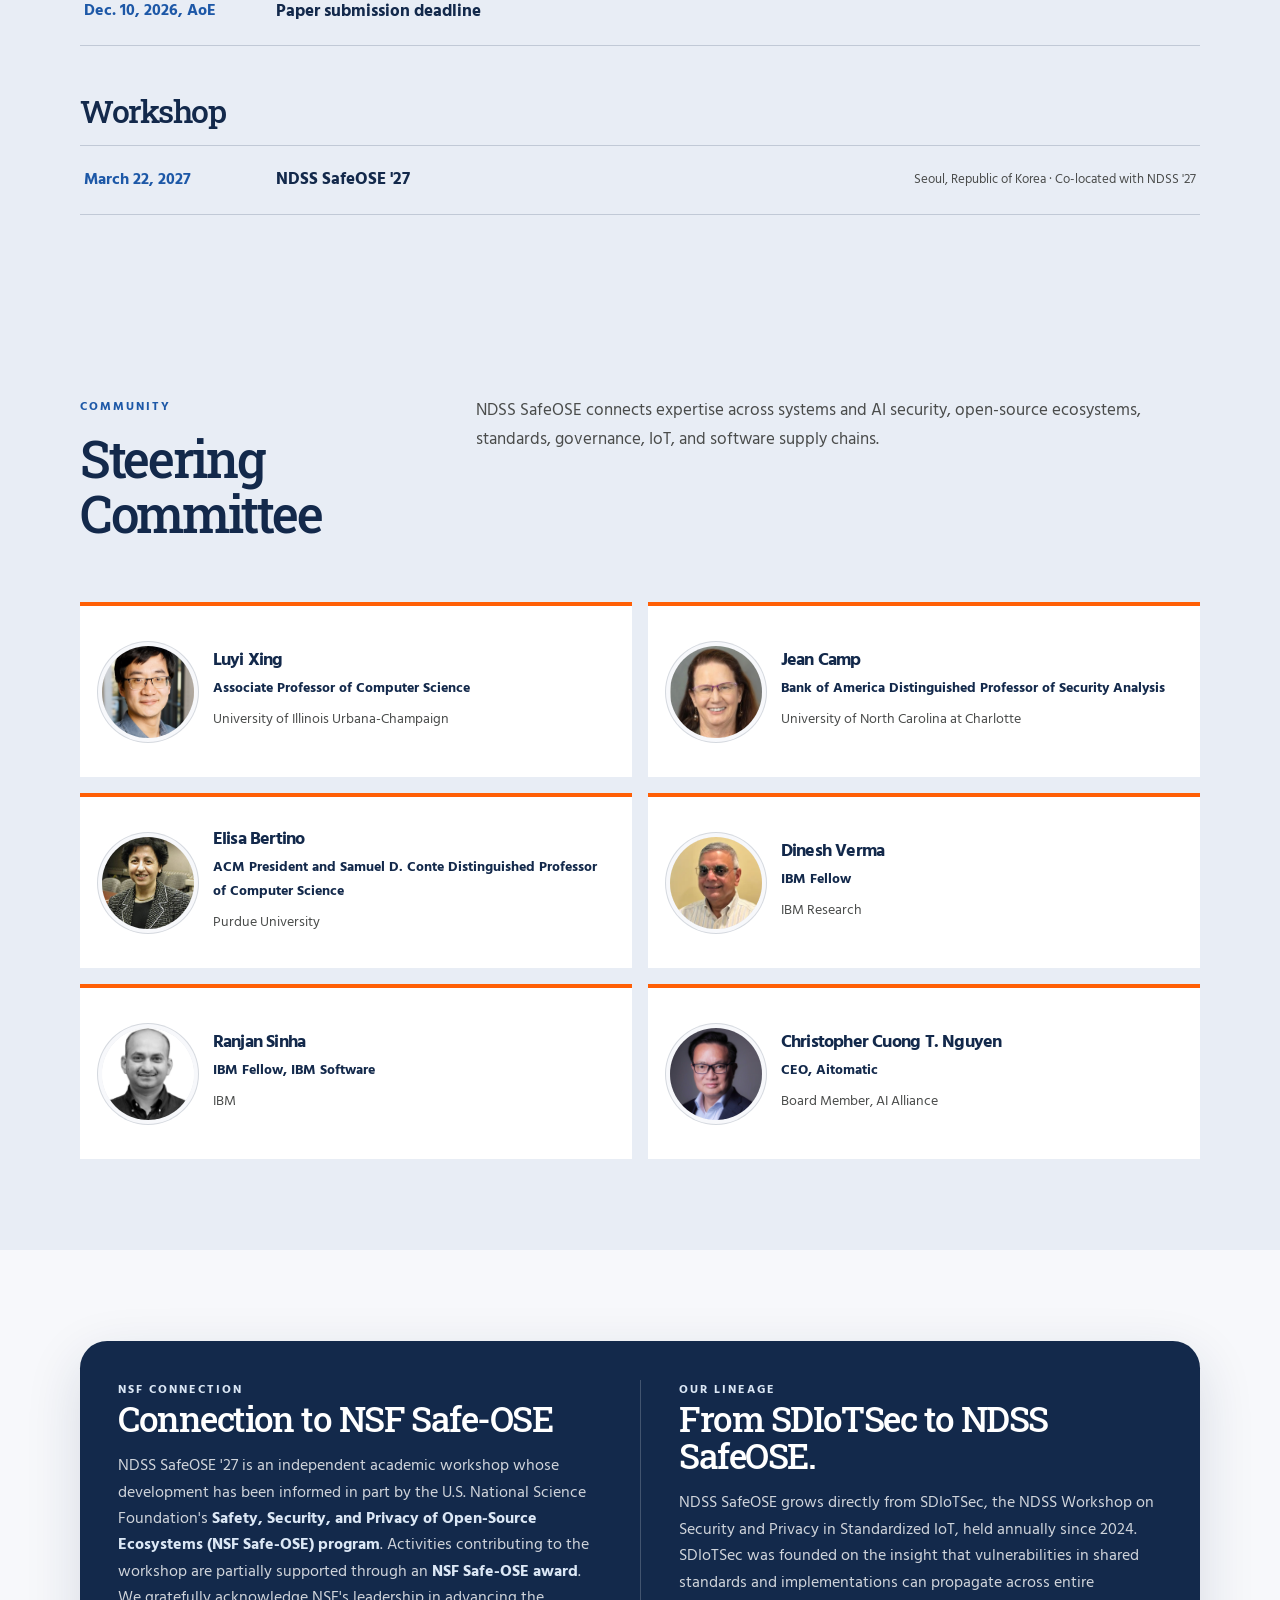
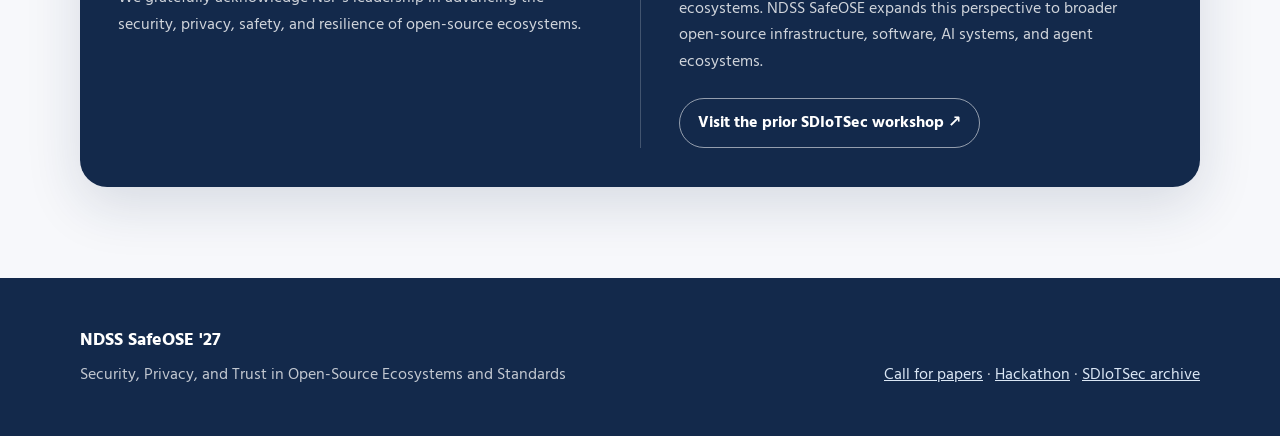
==== commit 394d4534: "Standardize NDSS SafeOSE branding and context" ====
--- a/index.html
+++ b/index.html
@@ -3,8 +3,14 @@
 <head>
   <meta charset="utf-8">
   <meta name="viewport" content="width=device-width, initial-scale=1">
-  <meta name="description" content="SafeOSE '27 — the NDSS Workshop on Security, Privacy, and Trust in Open-Source Ecosystems and Standards.">
-  <title>SafeOSE '27 | NDSS Workshop</title>
+  <meta name="description" content="NDSS SafeOSE '27 — Workshop on Security, Privacy, and Trust in Open-Source Ecosystems and Standards.">
+  <meta property="og:title" content="NDSS SafeOSE '27">
+  <meta property="og:description" content="Workshop on Security, Privacy, and Trust in Open-Source Ecosystems and Standards.">
+  <meta property="og:type" content="website">
+  <meta name="twitter:card" content="summary">
+  <meta name="twitter:title" content="NDSS SafeOSE '27">
+  <meta name="twitter:description" content="Workshop on Security, Privacy, and Trust in Open-Source Ecosystems and Standards.">
+  <title>NDSS SafeOSE '27 | Workshop</title>
   <link rel="preconnect" href="https://fonts.googleapis.com">
   <link rel="preconnect" href="https://fonts.gstatic.com" crossorigin>
   <link href="https://fonts.googleapis.com/css2?family=Hind:wght@400;500;600;700&family=Roboto+Slab:wght@400;500;600;700&display=swap" rel="stylesheet">
@@ -79,7 +85,8 @@
     }
     .hero-grid { position: relative; display: grid; grid-template-columns: 1.35fr .65fr; gap: 5rem; align-items: end; }
     h1, h2, h3 { margin-top: 0; line-height: 1.08; letter-spacing: -.045em; }
-    h1 { max-width: 900px; margin-bottom: .75rem; color: #000; font-family: "Roboto Slab", Georgia, serif; font-size: clamp(3.4rem, 7vw, 6.4rem); font-weight: 500; }
+    h1 { max-width: none; margin-bottom: .75rem; color: #000; font-family: "Roboto Slab", Georgia, serif; font-size: clamp(2.6rem, 5.2vw, 4.7rem); font-weight: 500; white-space: nowrap; }
+    .safe-accent { color: var(--orange-deep); }
     .formal-title { max-width: 780px; margin: 0 0 1rem; color: #000; font-family: "Roboto Slab", Georgia, serif; font-size: clamp(1.35rem, 2.5vw, 2rem); font-weight: 700; line-height: 1.25; letter-spacing: -.025em; }
     .lede { max-width: 760px; margin: 0; color: var(--muted); font-size: clamp(1.05rem, 2vw, 1.35rem); }
     .actions { display: flex; flex-wrap: wrap; gap: .8rem; margin-top: 2.1rem; }
@@ -130,12 +137,16 @@
     .date-row strong { font-size: 1.05rem; }
     .date-row span { color: var(--muted); font-size: .84rem; }
 
-    .lineage { display: grid; grid-template-columns: 1.55fr .45fr; gap: 3rem; padding: 2.4rem; border-radius: calc(var(--radius) + .5rem); color: var(--white); background: var(--ink); box-shadow: var(--shadow); }
+    .lineage { display: grid; grid-template-columns: repeat(2, 1fr); padding: 2.4rem; border-radius: calc(var(--radius) + .5rem); color: var(--white); background: var(--ink); box-shadow: var(--shadow); }
+    .lineage-block { padding-right: 2.4rem; }
+    .lineage-block + .lineage-block { padding-right: 0; padding-left: 2.4rem; border-left: 1px solid rgba(255,255,255,.2); }
     .lineage .eyebrow { color: var(--mint); }
-    .lineage h2 { margin-bottom: 1rem; }
+    .lineage h2 { margin-bottom: 1rem; font-size: clamp(1.8rem, 2.7vw, 2.7rem); }
     .lineage p { margin: 0; color: rgba(255,255,255,.8); }
     .lineage p + p { margin-top: 1rem; }
-    .lineage .button { align-self: end; justify-self: start; border-color: rgba(255,255,255,.55); }
+    .lineage a:not(.button) { color: var(--mint); font-weight: 700; text-decoration: none; transition: color .18s ease; }
+    .lineage a:not(.button):hover, .lineage a:not(.button):focus-visible { color: var(--white); text-decoration: underline; text-decoration-color: rgba(219,231,245,.65); text-decoration-thickness: 1px; text-underline-offset: .2em; }
+    .lineage .button { margin-top: 1.4rem; border-color: rgba(255,255,255,.55); }
 
     .people { display: grid; grid-template-columns: repeat(2, 1fr); gap: 1rem; }
     .person { display: grid; grid-template-columns: 92px 1fr; gap: 1.2rem; min-height: 175px; padding: 1.35rem; align-items: center; border-top: 4px solid var(--amber); background: var(--white); text-decoration: none; transition: transform .18s ease, box-shadow .18s ease; }
@@ -156,6 +167,8 @@
     @media (max-width: 820px) {
       .hero { padding-top: 4rem; }
       .hero-grid, .section-head, .lineage { grid-template-columns: 1fr; gap: 2rem; }
+      .lineage-block { padding-right: 0; }
+      .lineage-block + .lineage-block { padding: 2rem 0 0; border-top: 1px solid rgba(255,255,255,.2); border-left: 0; }
       .cards, .people { grid-template-columns: repeat(2, 1fr); }
       .feature-grid { grid-template-columns: 1fr; }
       .fact-card { max-width: 480px; }
@@ -171,7 +184,7 @@
       .section-nav-inner { gap: .6rem; }
       .section-nav-label { font-size: .6rem; }
       .section-links a { padding-inline: .55rem; font-size: .75rem; }
-      h1 { font-size: 3rem; }
+      h1 { font-size: clamp(1.9rem, 9vw, 2.25rem); }
       .cards, .topics, .people { grid-template-columns: 1fr; }
       .date-row { grid-template-columns: 1fr; gap: .25rem; }
       .footer-row { align-items: flex-start; flex-direction: column; }
@@ -181,7 +194,7 @@
 <body>
   <header>
     <nav class="wrap site-nav" aria-label="Site navigation">
-      <a class="brand" href="index.html"><span>Safe</span>OSE '27</a>
+      <a class="brand" href="index.html">NDSS <span>Safe</span>OSE '27</a>
       <div class="page-nav">
         <a href="index.html" aria-current="page">Workshop</a>
         <a href="cfp.html"><span class="wide-label">Call for papers</span><span class="short-label">Papers</span></a>
@@ -207,8 +220,8 @@
     <section class="hero">
       <div class="wrap hero-grid">
         <div>
-          <p class="eyebrow">A workshop at the Network and Distributed System Security (NDSS) Symposium 2027</p>
-          <h1>SafeOSE '27</h1>
+          <p class="eyebrow">A workshop at the Network and Distributed System Security (NDSS) Symposium 2027, a premier cybersecurity conference</p>
+          <h1>NDSS <span class="safe-accent">Safe</span>OSE '27</h1>
           <p class="formal-title">NDSS Workshop on Security, Privacy, and Trust in Open-Source Ecosystems and Standards</p>
           <p class="lede">Bringing together researchers, maintainers, standards developers, and practitioners to make the shared technologies we all depend on more resilient.</p>
           <div class="actions">
@@ -230,11 +243,11 @@
     <section id="about">
       <div class="wrap">
         <div class="section-head">
-          <div><p class="eyebrow">Why SafeOSE</p><h2>Think beyond the repository.</h2></div>
+          <div><p class="eyebrow">Why NDSS SafeOSE</p><h2>Think beyond the repository.</h2></div>
           <div class="section-copy">
             <p>An open-source ecosystem (OSE) is not a single open-source project, repository, or software dependency. It is the broader socio-technical system organized around one or more shared open-source products, standards, protocols, platforms, or connected technical artifacts. An OSE includes those artifacts together with the organizations and governance structures that guide them; the contributors, maintainers, and developers who create them; the users and downstream adopters who depend on them; the development, maintenance, integration, and deployment infrastructure that supports them; and the applications through which they are used.</p>
-            <p>SafeOSE therefore studies security at the ecosystem level. Software supply-chain risks are an important part of this problem, but the scope is broader: it also encompasses shared standards and protocols, reference implementations, governance and maintenance processes, contributor and user interactions, ecosystem-wide trust relationships, and real-world deployment. Weaknesses in these common foundations can propagate across organizations, products, applications, and users.</p>
-            <p>This challenge is visible in standardized IoT and increasingly urgent in open-source AI-agent ecosystems, where independently developed agents communicate, delegate tasks, and access tools through shared protocols and frameworks. These are two prominent examples, not boundaries on the workshop's scope. SafeOSE encompasses open-source and/or standards-driven ecosystems across AI systems and infrastructure, data systems, software, applications, scientific and engineering processes, and emerging technologies. SafeOSE aims to build a sustained community around their security, privacy, safety, and trustworthiness, bringing together security, systems, and AI researchers; standards developers; open-source maintainers; industry practitioners; and downstream adopters.</p>
+            <p>NDSS SafeOSE therefore studies security at the ecosystem level, with an emphasis on advancing cybersecurity research, developing generalizable security principles and techniques, and translating promising approaches into practical open-source and standards-based mechanisms. Software supply-chain risks are an important part of this problem, but the scope is broader: it also encompasses shared standards and protocols, reference implementations, governance and maintenance processes, contributor and user interactions, ecosystem-wide trust relationships, and real-world deployment. Weaknesses in these common foundations can propagate across organizations, products, applications, and users.</p>
+            <p>This challenge is visible in standardized IoT and increasingly urgent in open-source AI-agent ecosystems, where independently developed agents communicate, delegate tasks, and access tools through shared protocols and frameworks. These are two prominent examples, not boundaries on the workshop's scope. NDSS SafeOSE encompasses open-source and/or standards-driven ecosystems across AI systems and infrastructure, data systems, software, applications, scientific and engineering processes, and emerging technologies. NDSS SafeOSE aims to build a sustained community around their security, privacy, safety, and trustworthiness, bringing together security, systems, and AI researchers; standards developers; open-source maintainers; industry practitioners; and downstream adopters.</p>
           </div>
         </div>
         <div class="cards">
@@ -249,19 +262,19 @@
       <div class="wrap">
         <div class="section-head">
           <div><p class="eyebrow">Participate</p><h2>Two distinct programs</h2></div>
-          <p class="section-copy">SafeOSE offers a broad peer-reviewed research-paper program and a hands-on hackathon focused on security and trust in open-source AI agent ecosystems. Hackathon participation is separate from research-paper submission; each program has its own scope, instructions, and deadline.</p>
+          <p class="section-copy">NDSS SafeOSE offers a broad peer-reviewed research-paper program and a hands-on hackathon focused on security and trust in open-source AI agent ecosystems. Hackathon participation is separate from research-paper submission; each program has its own scope, instructions, and deadline.</p>
         </div>
         <div class="feature-grid">
           <article class="feature-card">
             <span class="tag">RESEARCH PAPERS</span>
             <h3>Call for Papers</h3>
-            <p>Submit regular or short papers to the broad SafeOSE research program. Papers receive double-blind peer review and accepted work will appear in official workshop proceedings.</p>
+            <p>Submit regular or short papers to the broad NDSS SafeOSE research program. Papers receive double-blind peer review and accepted work will appear in official workshop proceedings.</p>
             <a class="button primary" href="cfp.html">View research CFP →</a>
           </article>
           <article class="feature-card agent">
             <span class="tag">HANDS-ON PROGRAM</span>
             <h3>Open-Source AI Security Hackathon</h3>
-            <p>Build and evaluate practical contributions for effective and trustworthy open-source AI agent ecosystems. Winners will be invited to present at the SafeOSE '27 workshop.</p>
+            <p>Build and evaluate practical contributions for effective and trustworthy open-source AI agent ecosystems. Winners will be invited to present at the NDSS SafeOSE '27 workshop.</p>
             <a class="button" href="hackathons.html">Explore the hackathon →</a>
           </article>
         </div>
@@ -289,7 +302,7 @@
         <div class="date-group">
           <h3>Workshop</h3>
           <div class="dates">
-            <div class="date-row"><time datetime="2027-03-22">March 22, 2027</time><strong>SafeOSE '27</strong><span>Seoul, Republic of Korea · Co-located with NDSS '27</span></div>
+            <div class="date-row"><time datetime="2027-03-22">March 22, 2027</time><strong>NDSS SafeOSE '27</strong><span>Seoul, Republic of Korea · Co-located with NDSS '27</span></div>
           </div>
         </div>
       </div>
@@ -299,7 +312,7 @@
       <div class="wrap">
         <div class="section-head">
           <div><p class="eyebrow">Community</p><h2>Steering Committee</h2></div>
-          <p class="section-copy">SafeOSE connects expertise across systems and AI security, open-source ecosystems, standards, governance, IoT, and software supply chains.</p>
+          <p class="section-copy">NDSS SafeOSE connects expertise across systems and AI security, open-source ecosystems, standards, governance, IoT, and software supply chains.</p>
         </div>
         <div class="people">
           <a class="person" href="https://www.xing-luyi.com/" target="_blank" rel="noreferrer">
@@ -332,19 +345,24 @@
 
     <section id="lineage">
       <div class="wrap lineage">
-        <div>
+        <article class="lineage-block" aria-labelledby="nsf-connection-title">
+          <p class="eyebrow">NSF connection</p>
+          <h2 id="nsf-connection-title">Connection to NSF Safe-OSE</h2>
+          <p>NDSS SafeOSE '27 is an independent academic workshop whose development has been informed in part by the U.S. National Science Foundation's <a href="https://www.nsf.gov/funding/opportunities/safe-ose-safety-security-privacy-open-source-ecosystems/506343/nsf24-608" target="_blank" rel="noreferrer">Safety, Security, and Privacy of Open-Source Ecosystems (NSF Safe-OSE) program</a>. Activities contributing to the workshop are partially supported through an <a href="https://www.nsf.gov/awardsearch/show-award?AWD_ID=2625398" target="_blank" rel="noreferrer">NSF Safe-OSE award</a>. We gratefully acknowledge NSF's leadership in advancing the security, privacy, safety, and resilience of open-source ecosystems.</p>
+        </article>
+        <article class="lineage-block">
           <p class="eyebrow">Our lineage</p>
-          <h2>From SDIoTSec to SafeOSE.</h2>
-          <p>SafeOSE grows directly from SDIoTSec, the NDSS Workshop on Security and Privacy in Standardized IoT, held annually since 2024. SDIoTSec was founded on the insight that vulnerabilities in shared standards and implementations can propagate across entire ecosystems. SafeOSE expands this perspective to broader open-source infrastructure, software, AI systems, and agent ecosystems.</p>
-        </div>
-        <a class="button" href="https://sdiotsec.github.io/" target="_blank" rel="noreferrer">Visit the prior SDIoTSec workshop ↗</a>
+          <h2>From SDIoTSec to NDSS SafeOSE.</h2>
+          <p>NDSS SafeOSE grows directly from SDIoTSec, the NDSS Workshop on Security and Privacy in Standardized IoT, held annually since 2024. SDIoTSec was founded on the insight that vulnerabilities in shared standards and implementations can propagate across entire ecosystems. NDSS SafeOSE expands this perspective to broader open-source infrastructure, software, AI systems, and agent ecosystems.</p>
+          <a class="button" href="https://sdiotsec.github.io/" target="_blank" rel="noreferrer">Visit the prior SDIoTSec workshop ↗</a>
+        </article>
       </div>
     </section>
   </main>
 
   <footer>
     <div class="wrap footer-row">
-      <div><strong>SafeOSE '27</strong><p>Security, Privacy, and Trust in Open-Source Ecosystems and Standards</p></div>
+      <div><strong>NDSS SafeOSE '27</strong><p>Security, Privacy, and Trust in Open-Source Ecosystems and Standards</p></div>
       <p><a href="cfp.html">Call for papers</a> · <a href="hackathons.html">Hackathon</a> · <a href="https://sdiotsec.github.io/">SDIoTSec archive</a></p>
     </div>
   </footer>
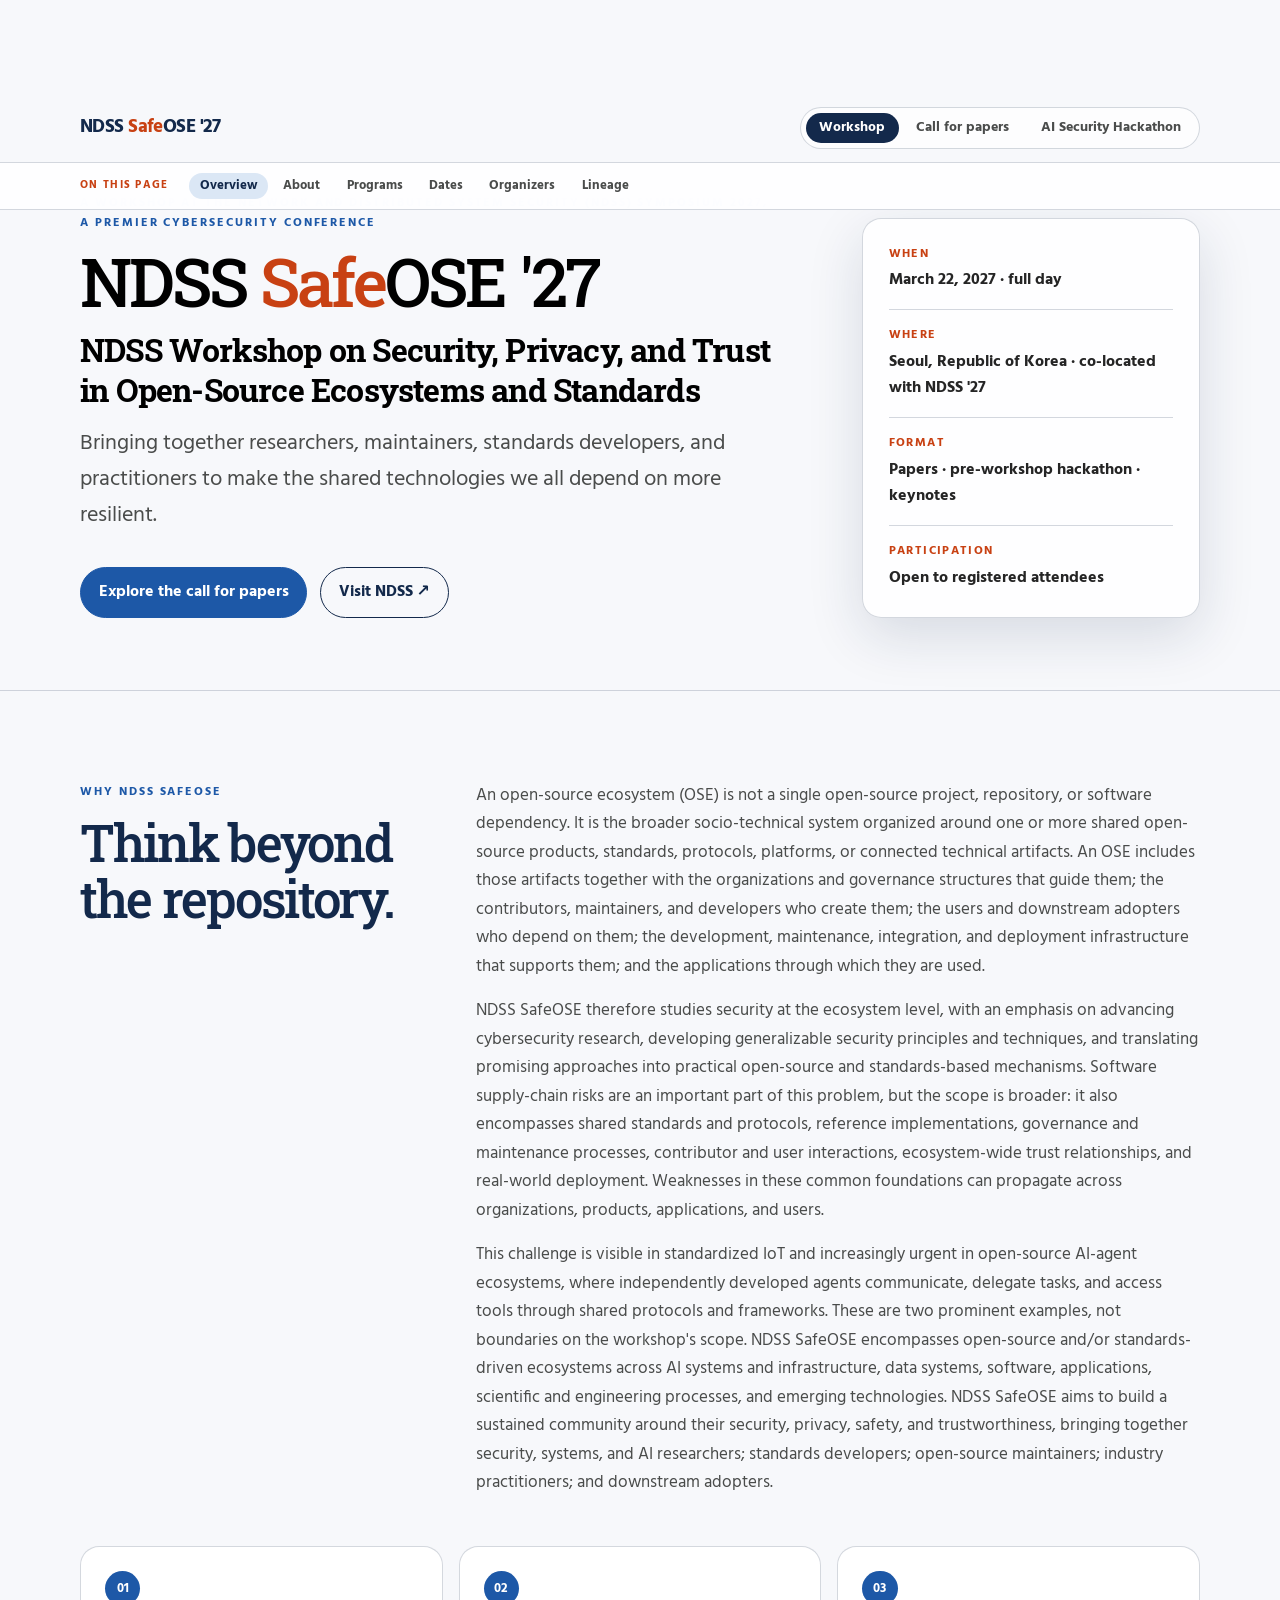
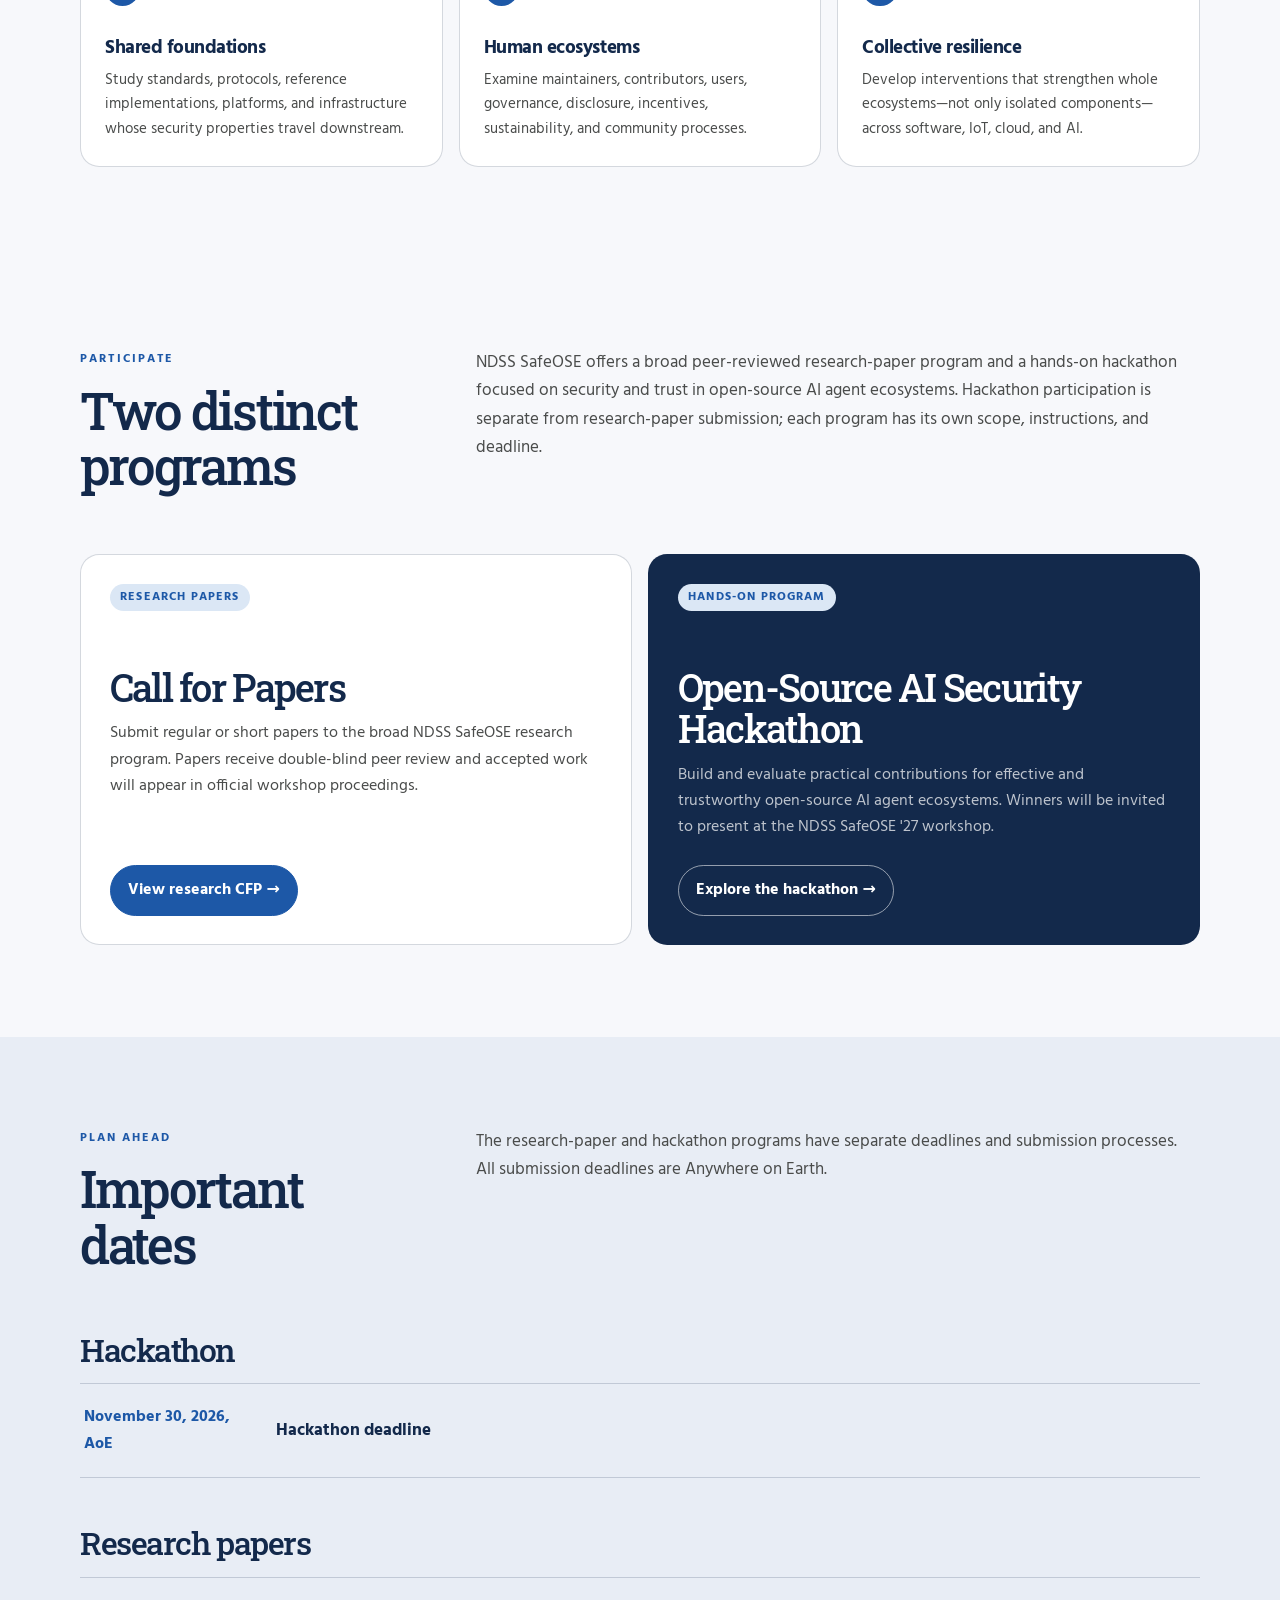
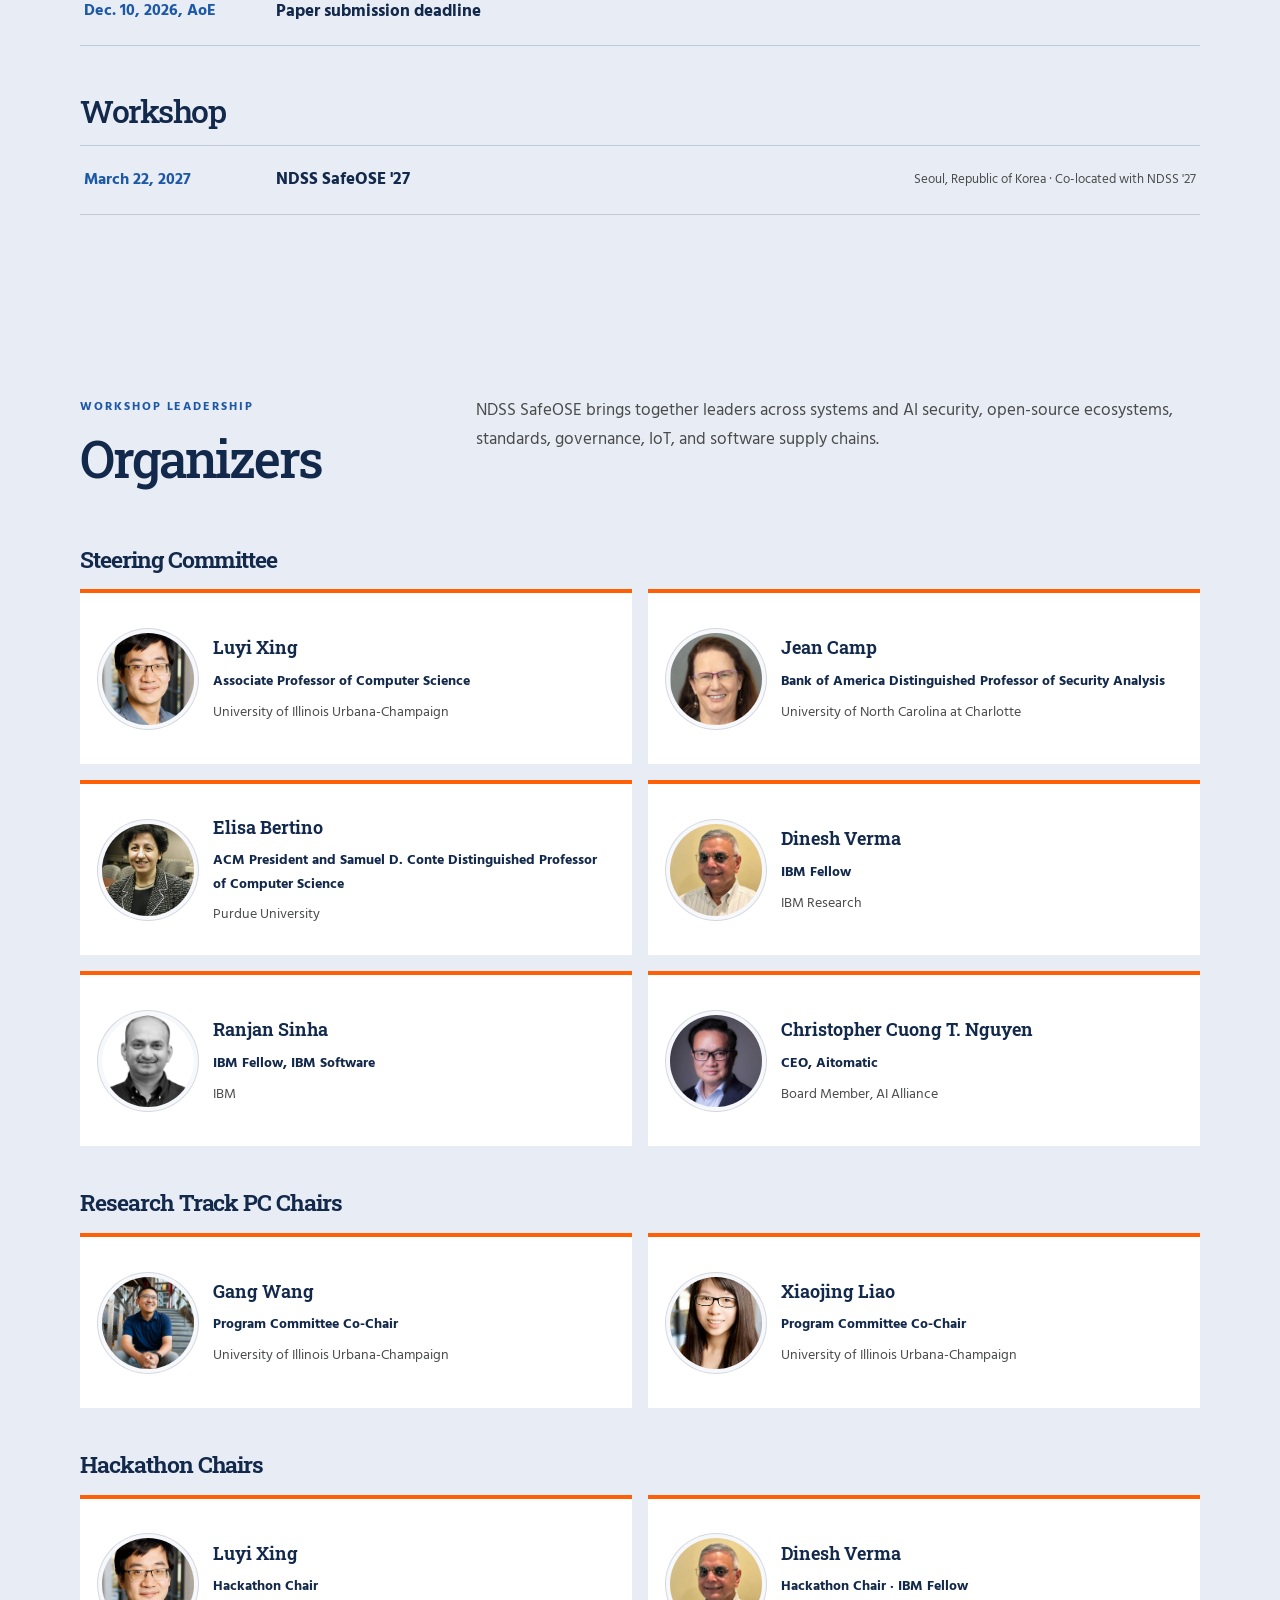
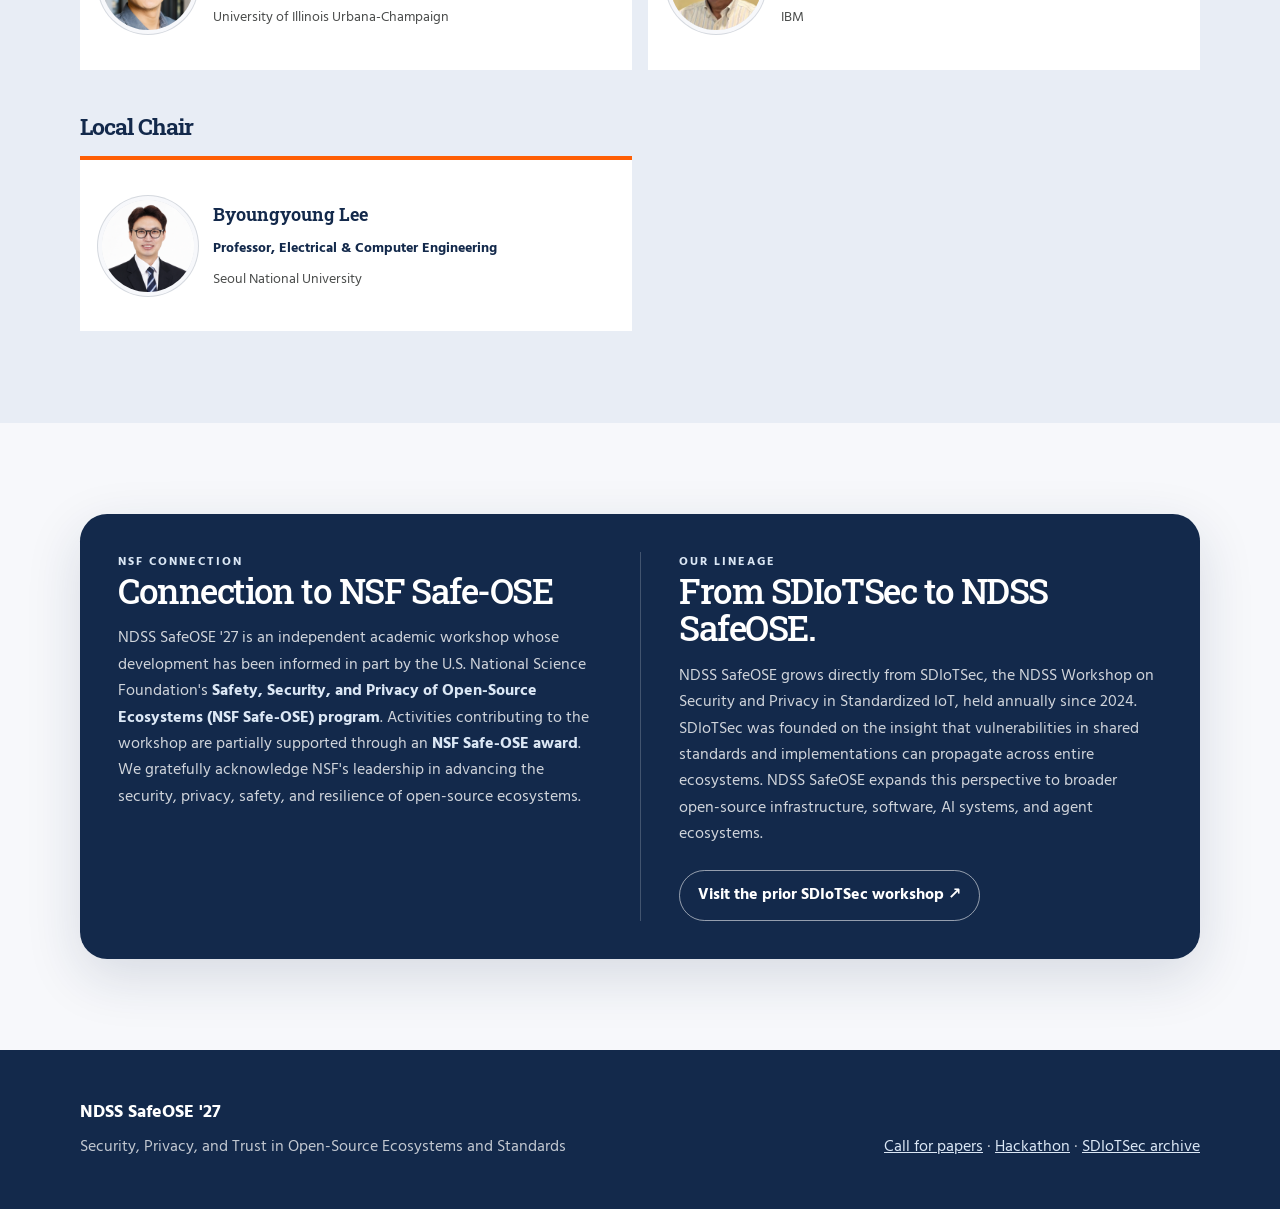
==== commit 760513c6: "Expand homepage organizer section" ====
--- a/index.html
+++ b/index.html
@@ -148,10 +148,12 @@
     .lineage a:not(.button):hover, .lineage a:not(.button):focus-visible { color: var(--white); text-decoration: underline; text-decoration-color: rgba(219,231,245,.65); text-decoration-thickness: 1px; text-underline-offset: .2em; }
     .lineage .button { margin-top: 1.4rem; border-color: rgba(255,255,255,.55); }
 
+    .organizer-subsection + .organizer-subsection { margin-top: 2.75rem; }
+    .organizer-subsection-title { margin: 0 0 1.1rem; font-family: "Roboto Slab", Georgia, serif; font-size: 1.45rem; font-weight: 650; }
     .people { display: grid; grid-template-columns: repeat(2, 1fr); gap: 1rem; }
     .person { display: grid; grid-template-columns: 92px 1fr; gap: 1.2rem; min-height: 175px; padding: 1.35rem; align-items: center; border-top: 4px solid var(--amber); background: var(--white); text-decoration: none; transition: transform .18s ease, box-shadow .18s ease; }
     .person:hover { transform: translateY(-3px); box-shadow: var(--shadow); }
-    .person h3 { margin-bottom: .45rem; font-size: 1.1rem; }
+    .person h3, .person h4 { margin: 0 0 .45rem; font-family: "Roboto Slab", Georgia, serif; font-size: 1.1rem; font-weight: 650; }
     .person p { margin: 0; color: var(--muted); font-size: .9rem; }
     .person .title { color: var(--ink); font-weight: 750; }
     .person .affiliation { margin-top: .45rem; }
@@ -311,34 +313,72 @@
     <section class="alt" id="people">
       <div class="wrap">
         <div class="section-head">
-          <div><p class="eyebrow">Community</p><h2>Steering Committee</h2></div>
-          <p class="section-copy">NDSS SafeOSE connects expertise across systems and AI security, open-source ecosystems, standards, governance, IoT, and software supply chains.</p>
-        </div>
-        <div class="people">
-          <a class="person" href="https://www.xing-luyi.com/" target="_blank" rel="noreferrer">
-            <img class="committee-headshot luyi" src="assets/luyi-xing.jpg" alt="Headshot of Luyi Xing" width="92" height="92" loading="lazy">
-            <div><h3>Luyi Xing</h3><p class="title">Associate Professor of Computer Science</p><p class="affiliation">University of Illinois Urbana-Champaign</p></div>
-          </a>
-          <a class="person" href="https://ljcamp.github.io/" target="_blank" rel="noreferrer">
-            <img class="committee-headshot" src="assets/jean-camp.jpg" alt="Headshot of Jean Camp" width="92" height="92" loading="lazy">
-            <div><h3>Jean Camp</h3><p class="title">Bank of America Distinguished Professor of Security Analysis</p><p class="affiliation">University of North Carolina at Charlotte</p></div>
-          </a>
-          <a class="person" href="https://www.cs.purdue.edu/homes/bertino/" target="_blank" rel="noreferrer">
-            <img class="committee-headshot elisa" src="assets/elisa-bertino.jpg" alt="Headshot of Elisa Bertino" width="92" height="92" loading="lazy">
-            <div><h3>Elisa Bertino</h3><p class="title">ACM President and Samuel D. Conte Distinguished Professor of Computer Science</p><p class="affiliation">Purdue University</p></div>
-          </a>
-          <a class="person" href="https://research.ibm.com/people/dinesh-verma" target="_blank" rel="noreferrer">
-            <img class="committee-headshot" src="assets/dinesh-verma.webp" alt="Headshot of Dinesh Verma" width="92" height="92" loading="lazy">
-            <div><h3>Dinesh Verma</h3><p class="title">IBM Fellow</p><p class="affiliation">IBM Research</p></div>
-          </a>
-          <a class="person" href="https://www.linkedin.com/in/sinharanjan/" target="_blank" rel="noreferrer">
-            <img class="committee-headshot" src="assets/ranjan-sinha.jpeg" alt="Headshot of Ranjan Sinha" width="92" height="92" loading="lazy">
-            <div><h3>Ranjan Sinha</h3><p class="title">IBM Fellow, IBM Software</p><p class="affiliation">IBM</p></div>
-          </a>
-          <a class="person" href="https://www.linkedin.com/in/ctnguyen/" target="_blank" rel="noreferrer">
-            <img class="committee-headshot" src="assets/christopher-nguyen.jpeg" alt="Headshot of Christopher Cuong T. Nguyen" width="92" height="92" loading="lazy">
-            <div><h3>Christopher Cuong T. Nguyen</h3><p class="title">CEO, Aitomatic</p><p class="affiliation">Board Member, AI Alliance</p></div>
-          </a>
+          <div><p class="eyebrow">Workshop leadership</p><h2>Organizers</h2></div>
+          <p class="section-copy">NDSS SafeOSE brings together leaders across systems and AI security, open-source ecosystems, standards, governance, IoT, and software supply chains.</p>
+        </div>
+        <div class="organizer-subsection">
+          <h3 class="organizer-subsection-title">Steering Committee</h3>
+          <div class="people">
+            <a class="person" href="https://www.xing-luyi.com/" target="_blank" rel="noreferrer">
+              <img class="committee-headshot luyi" src="assets/luyi-xing.jpg" alt="Headshot of Luyi Xing" width="92" height="92" loading="lazy">
+              <div><h4>Luyi Xing</h4><p class="title">Associate Professor of Computer Science</p><p class="affiliation">University of Illinois Urbana-Champaign</p></div>
+            </a>
+            <a class="person" href="https://ljcamp.github.io/" target="_blank" rel="noreferrer">
+              <img class="committee-headshot" src="assets/jean-camp.jpg" alt="Headshot of Jean Camp" width="92" height="92" loading="lazy">
+              <div><h4>Jean Camp</h4><p class="title">Bank of America Distinguished Professor of Security Analysis</p><p class="affiliation">University of North Carolina at Charlotte</p></div>
+            </a>
+            <a class="person" href="https://www.cs.purdue.edu/homes/bertino/" target="_blank" rel="noreferrer">
+              <img class="committee-headshot elisa" src="assets/elisa-bertino.jpg" alt="Headshot of Elisa Bertino" width="92" height="92" loading="lazy">
+              <div><h4>Elisa Bertino</h4><p class="title">ACM President and Samuel D. Conte Distinguished Professor of Computer Science</p><p class="affiliation">Purdue University</p></div>
+            </a>
+            <a class="person" href="https://research.ibm.com/people/dinesh-verma" target="_blank" rel="noreferrer">
+              <img class="committee-headshot" src="assets/dinesh-verma.webp" alt="Headshot of Dinesh Verma" width="92" height="92" loading="lazy">
+              <div><h4>Dinesh Verma</h4><p class="title">IBM Fellow</p><p class="affiliation">IBM Research</p></div>
+            </a>
+            <a class="person" href="https://www.linkedin.com/in/sinharanjan/" target="_blank" rel="noreferrer">
+              <img class="committee-headshot" src="assets/ranjan-sinha.jpeg" alt="Headshot of Ranjan Sinha" width="92" height="92" loading="lazy">
+              <div><h4>Ranjan Sinha</h4><p class="title">IBM Fellow, IBM Software</p><p class="affiliation">IBM</p></div>
+            </a>
+            <a class="person" href="https://www.linkedin.com/in/ctnguyen/" target="_blank" rel="noreferrer">
+              <img class="committee-headshot" src="assets/christopher-nguyen.jpeg" alt="Headshot of Christopher Cuong T. Nguyen" width="92" height="92" loading="lazy">
+              <div><h4>Christopher Cuong T. Nguyen</h4><p class="title">CEO, Aitomatic</p><p class="affiliation">Board Member, AI Alliance</p></div>
+            </a>
+          </div>
+        </div>
+        <div class="organizer-subsection">
+          <h3 class="organizer-subsection-title">Research Track PC Chairs</h3>
+          <div class="people">
+            <a class="person" href="https://gangw.cs.illinois.edu/" target="_blank" rel="noreferrer">
+              <img class="committee-headshot" src="assets/gang-wang.jpg" alt="Headshot of Gang Wang" width="92" height="92" loading="lazy">
+              <div><h4>Gang Wang</h4><p class="title">Program Committee Co-Chair</p><p class="affiliation">University of Illinois Urbana-Champaign</p></div>
+            </a>
+            <a class="person" href="https://www.xiaojingliao.com/" target="_blank" rel="noreferrer">
+              <img class="committee-headshot" src="assets/xiaojing-liao.jpg" alt="Headshot of Xiaojing Liao" width="92" height="92" loading="lazy">
+              <div><h4>Xiaojing Liao</h4><p class="title">Program Committee Co-Chair</p><p class="affiliation">University of Illinois Urbana-Champaign</p></div>
+            </a>
+          </div>
+        </div>
+        <div class="organizer-subsection">
+          <h3 class="organizer-subsection-title">Hackathon Chairs</h3>
+          <div class="people">
+            <a class="person" href="https://www.xing-luyi.com/" target="_blank" rel="noreferrer">
+              <img class="committee-headshot luyi" src="assets/luyi-xing.jpg" alt="Headshot of Luyi Xing" width="92" height="92" loading="lazy">
+              <div><h4>Luyi Xing</h4><p class="title">Hackathon Chair</p><p class="affiliation">University of Illinois Urbana-Champaign</p></div>
+            </a>
+            <a class="person" href="https://research.ibm.com/people/dinesh-verma" target="_blank" rel="noreferrer">
+              <img class="committee-headshot" src="assets/dinesh-verma.webp" alt="Headshot of Dinesh Verma" width="92" height="92" loading="lazy">
+              <div><h4>Dinesh Verma</h4><p class="title">Hackathon Chair · IBM Fellow</p><p class="affiliation">IBM</p></div>
+            </a>
+          </div>
+        </div>
+        <div class="organizer-subsection">
+          <h3 class="organizer-subsection-title">Local Chair</h3>
+          <div class="people">
+            <a class="person" href="https://lifeasageek.github.io/" target="_blank" rel="noreferrer">
+              <img class="committee-headshot" src="assets/byoungyoung-lee.png" alt="Headshot of Byoungyoung Lee" width="92" height="92" loading="lazy">
+              <div><h4>Byoungyoung Lee</h4><p class="title">Professor, Electrical &amp; Computer Engineering</p><p class="affiliation">Seoul National University</p></div>
+            </a>
+          </div>
         </div>
       </div>
     </section>
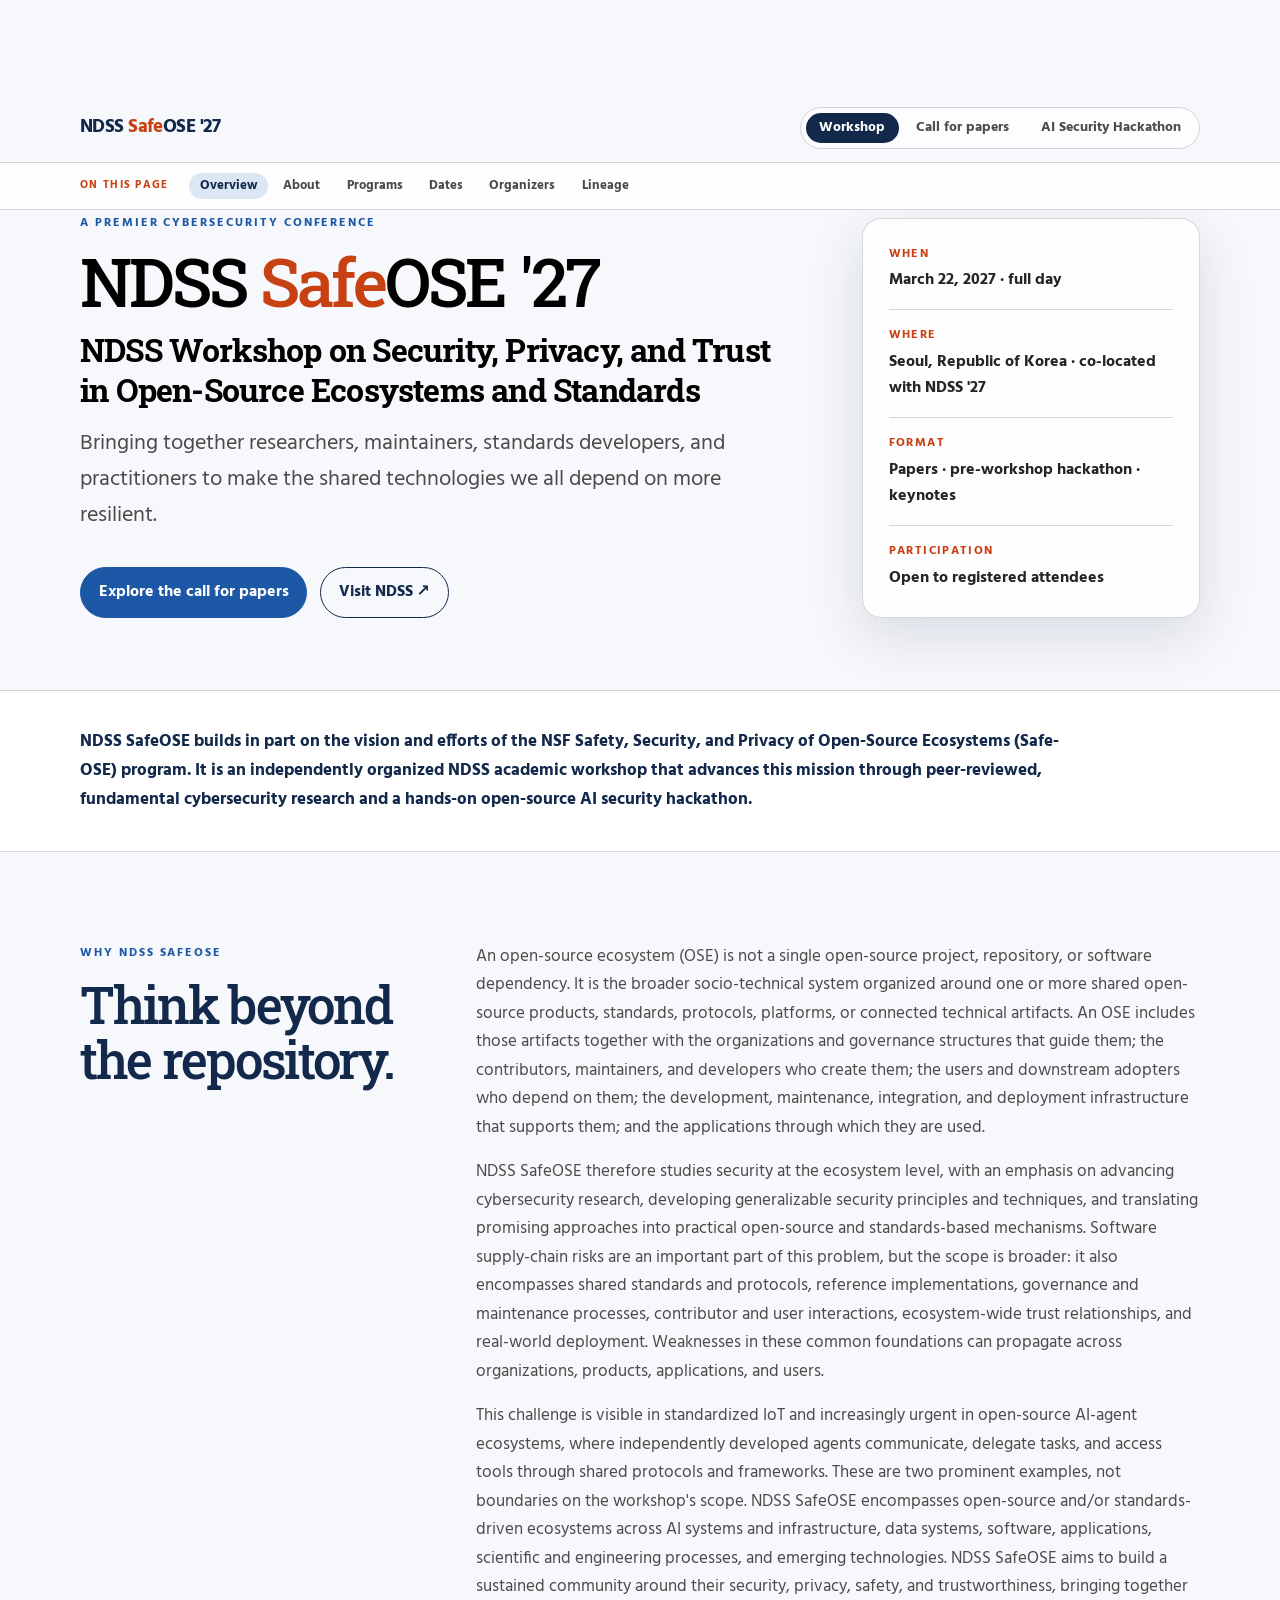
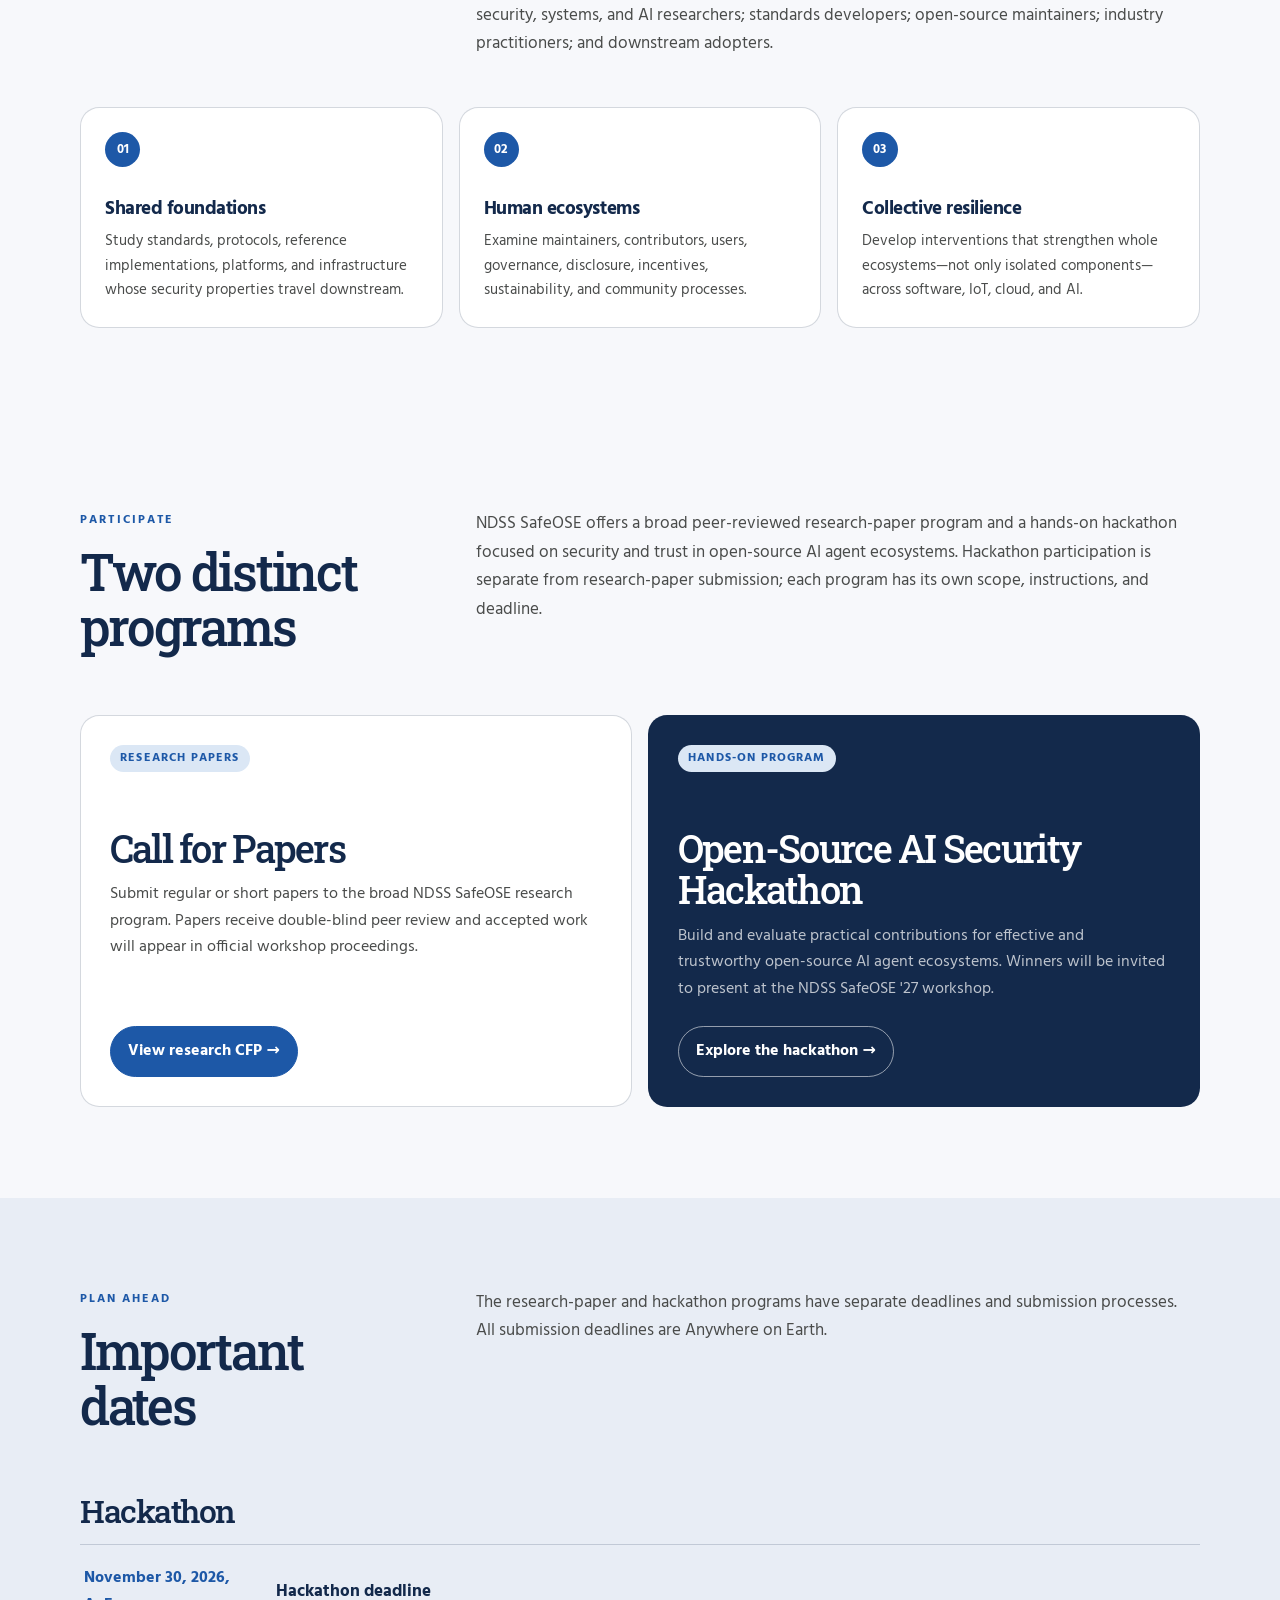
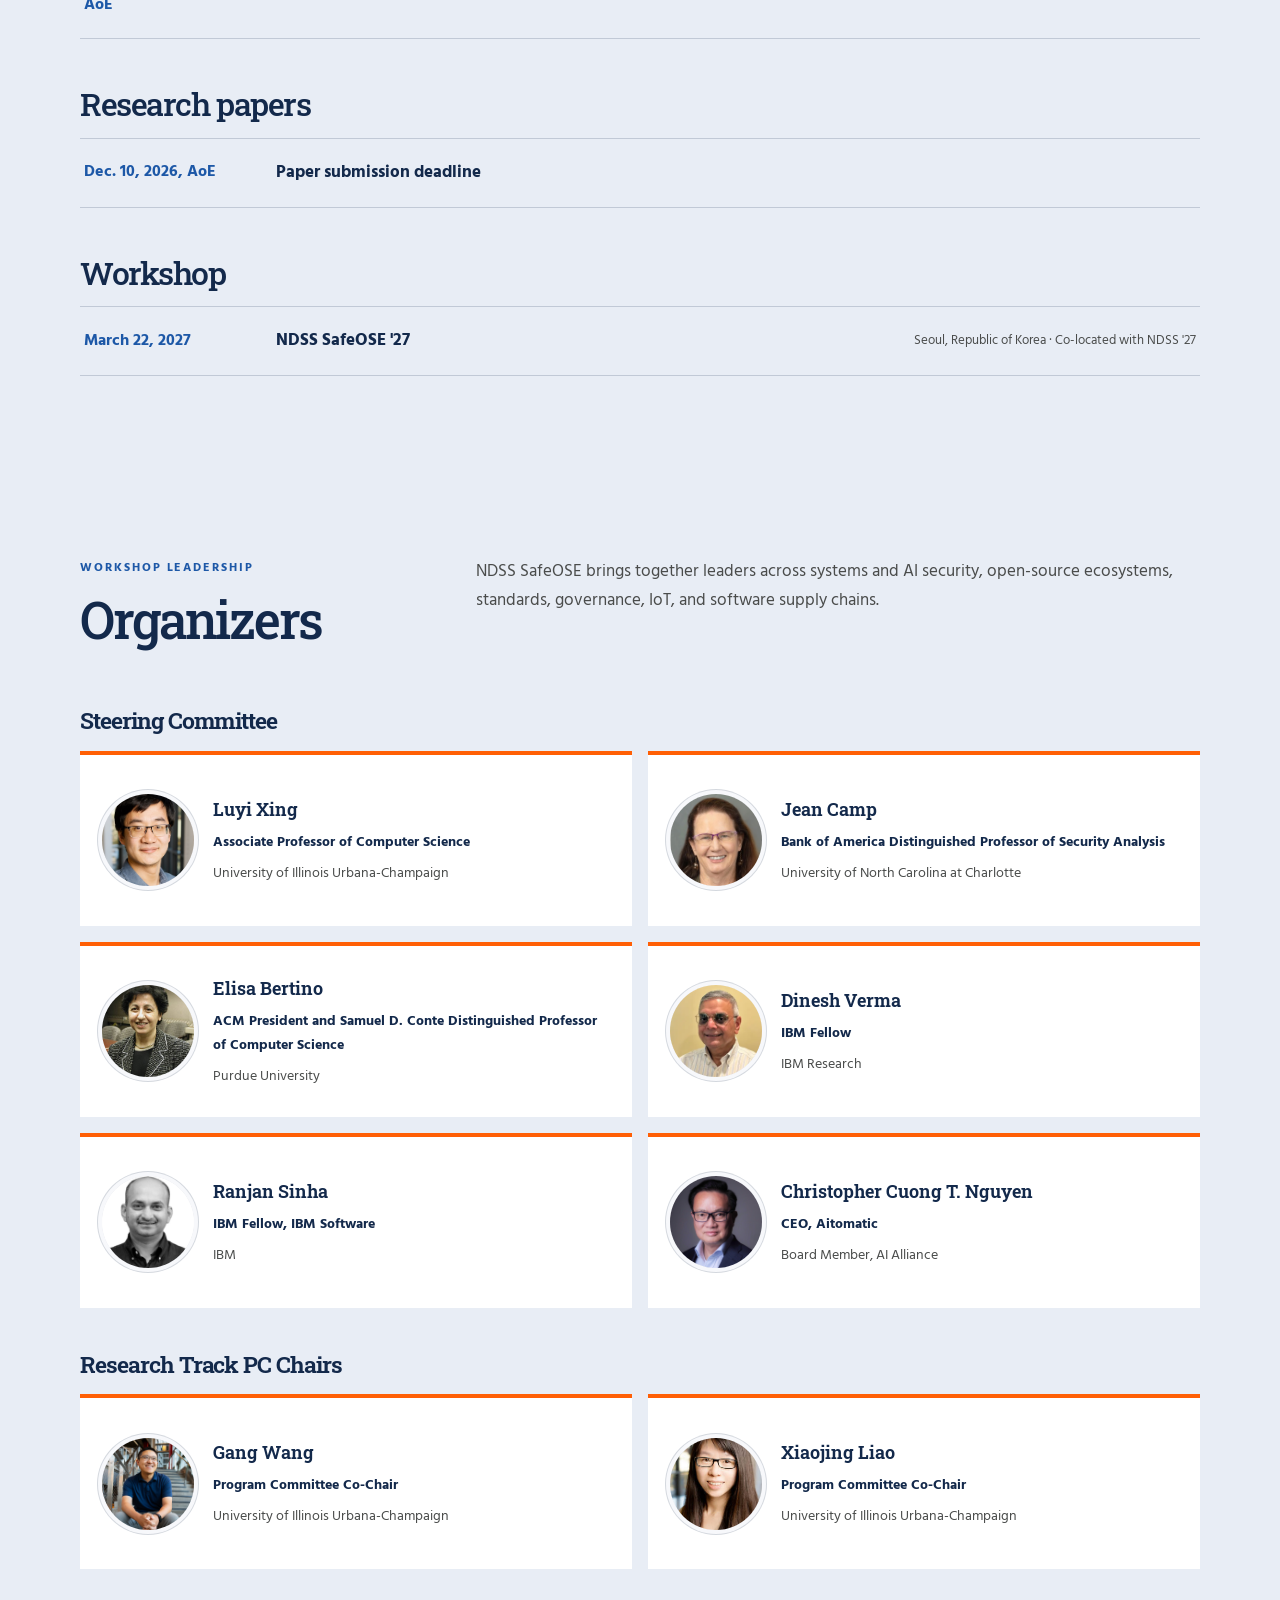
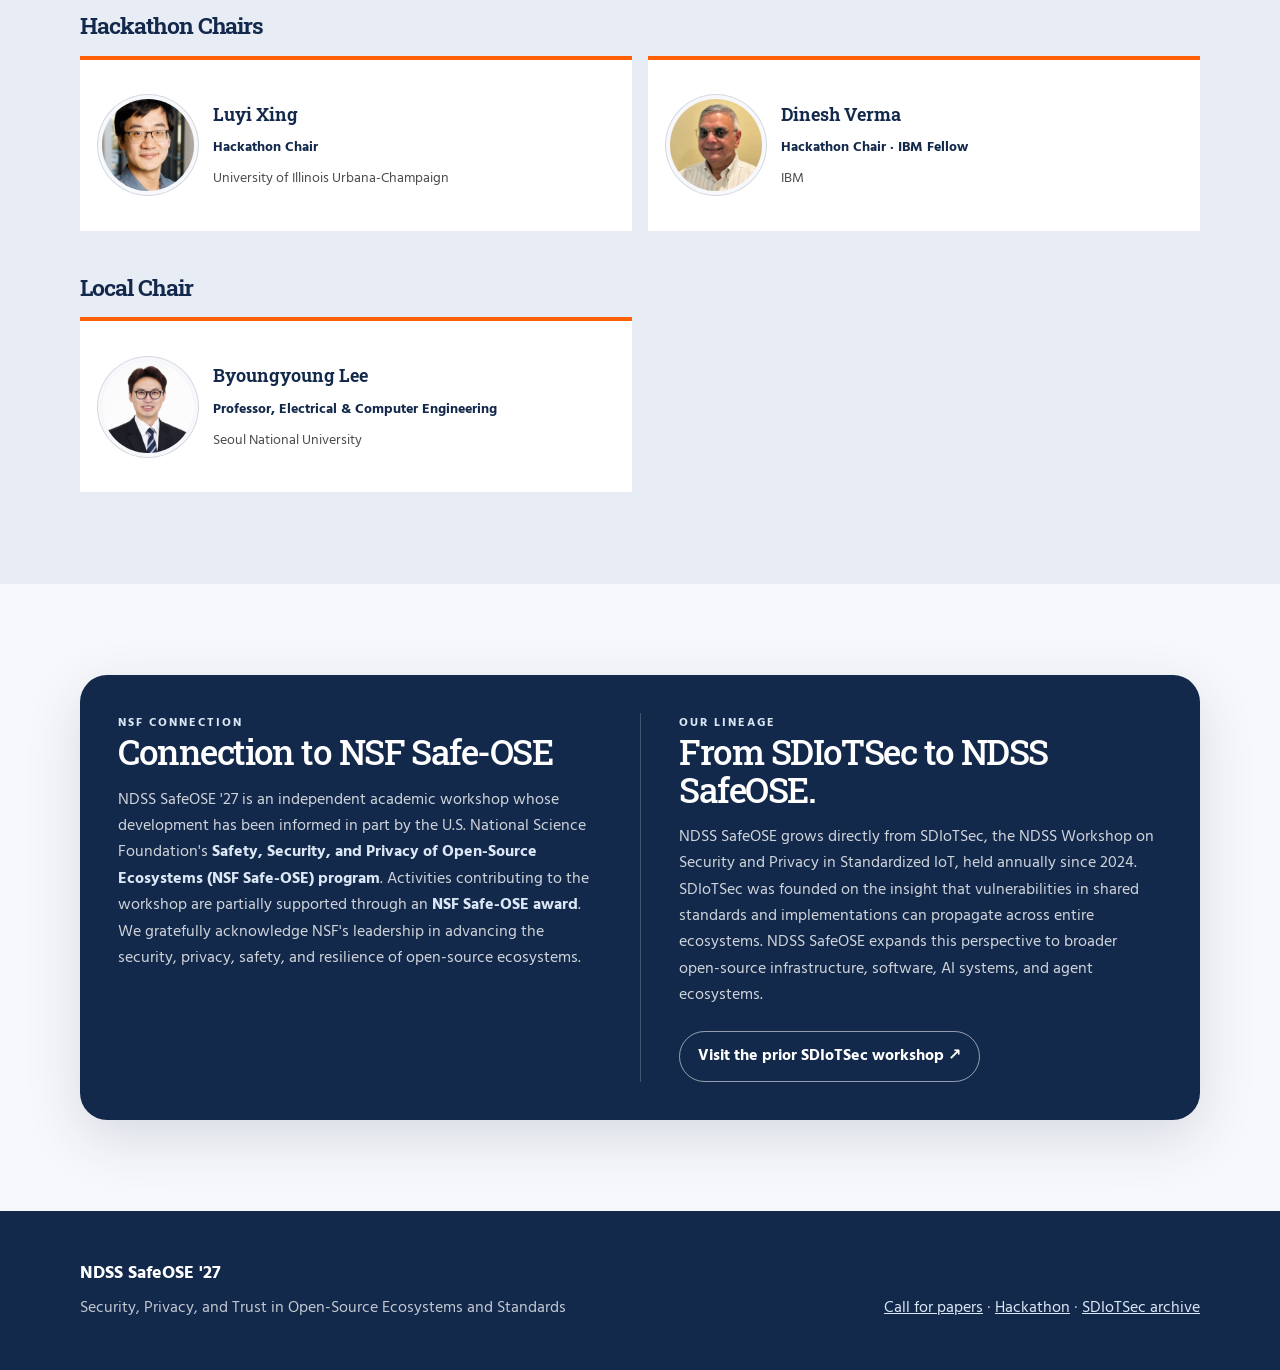
==== commit 07b67b5a: "Clarify relationship to NSF Safe-OSE" ====
--- a/index.html
+++ b/index.html
@@ -89,6 +89,8 @@
     .safe-accent { color: var(--orange-deep); }
     .formal-title { max-width: 780px; margin: 0 0 1rem; color: #000; font-family: "Roboto Slab", Georgia, serif; font-size: clamp(1.35rem, 2.5vw, 2rem); font-weight: 700; line-height: 1.25; letter-spacing: -.025em; }
     .lede { max-width: 760px; margin: 0; color: var(--muted); font-size: clamp(1.05rem, 2vw, 1.35rem); }
+    .mission-bridge { padding: 2.25rem 0; border-bottom: 1px solid var(--line); background: var(--white); }
+    .mission-bridge p { max-width: 980px; margin: 0; color: var(--ink); font-size: 1.08rem; font-weight: 650; line-height: 1.7; }
     .actions { display: flex; flex-wrap: wrap; gap: .8rem; margin-top: 2.1rem; }
     .button { display: inline-flex; align-items: center; justify-content: center; min-height: 48px; padding: .7rem 1.1rem; border: 1px solid var(--ink); border-radius: 999px; font-weight: 800; text-decoration: none; }
     .button.primary { border-color: var(--green); color: var(--white); background: var(--green); }
@@ -242,6 +244,12 @@
       </div>
     </section>
 
+    <section class="mission-bridge" aria-label="Relationship to NSF Safe-OSE">
+      <div class="wrap">
+        <p>NDSS SafeOSE builds in part on the vision and efforts of the NSF Safety, Security, and Privacy of Open-Source Ecosystems (Safe-OSE) program. It is an independently organized NDSS academic workshop that advances this mission through peer-reviewed, fundamental cybersecurity research and a hands-on open-source AI security hackathon.</p>
+      </div>
+    </section>
+
     <section id="about">
       <div class="wrap">
         <div class="section-head">
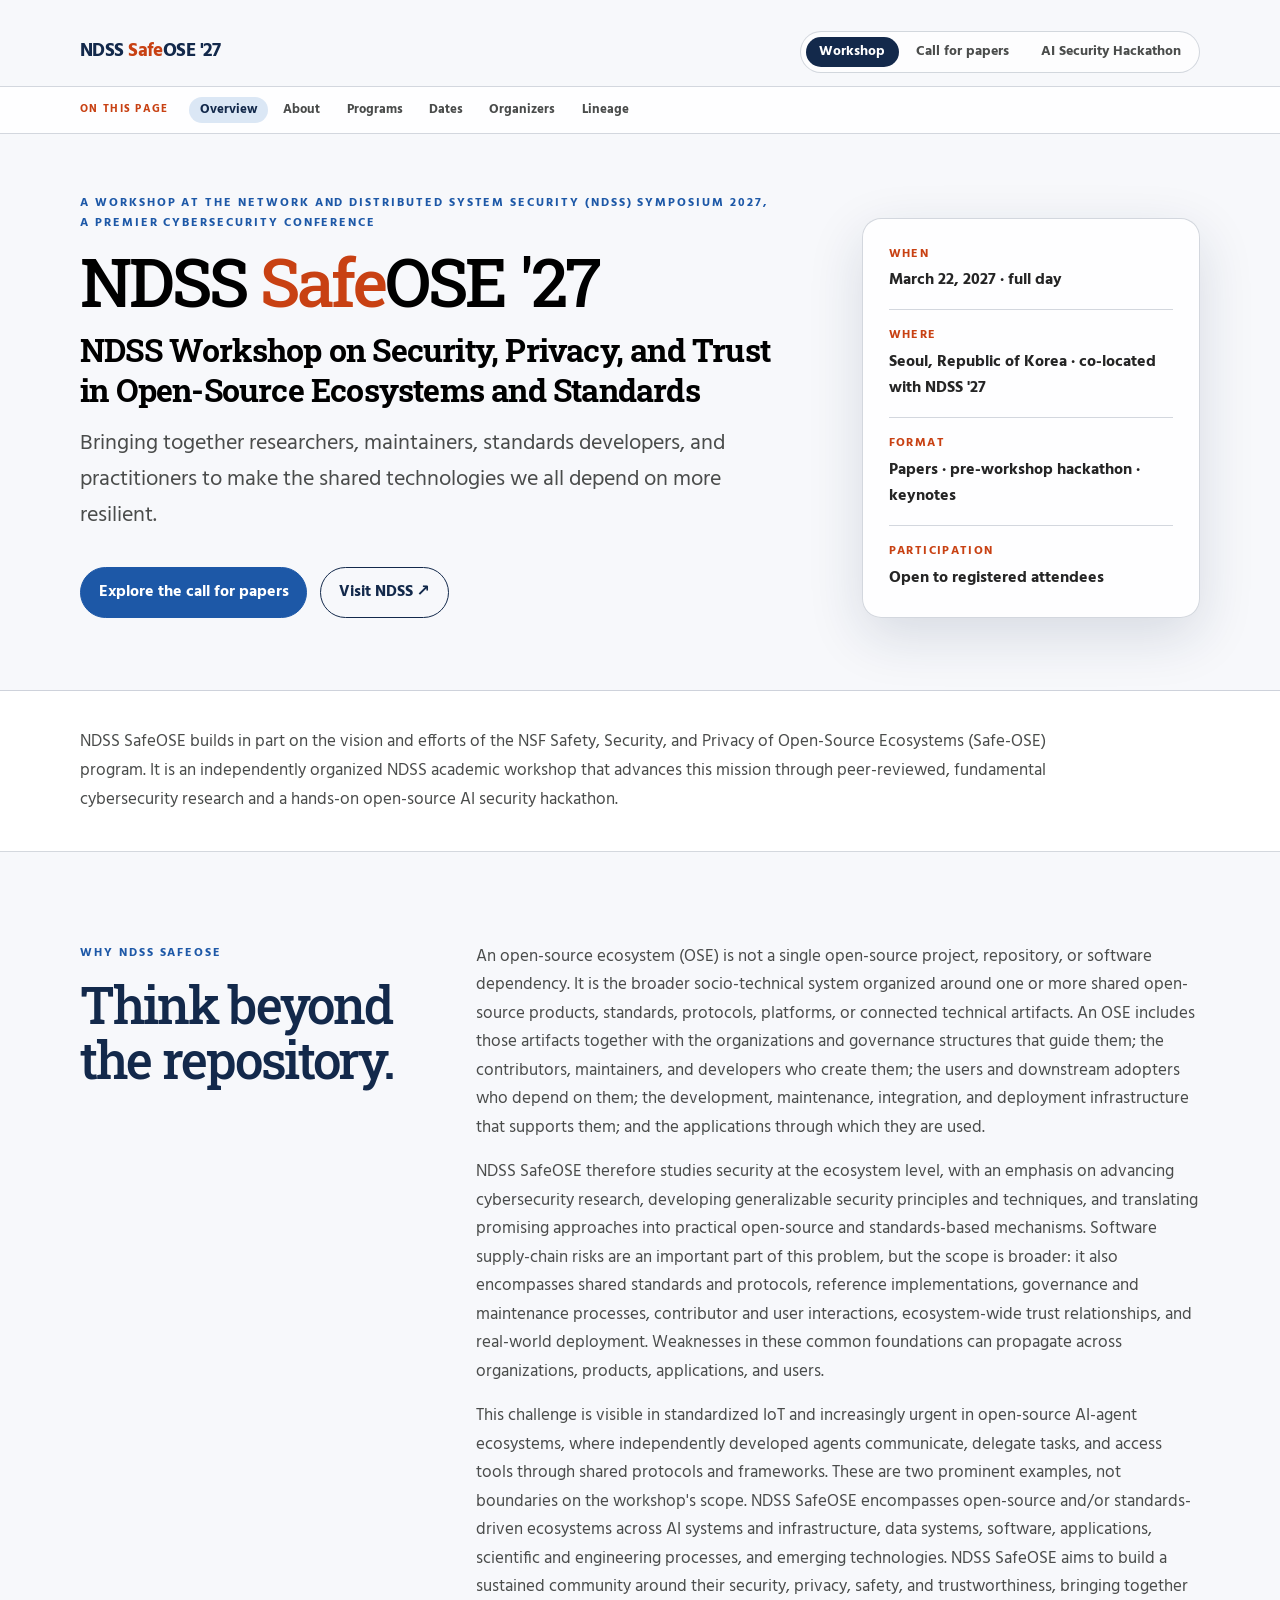
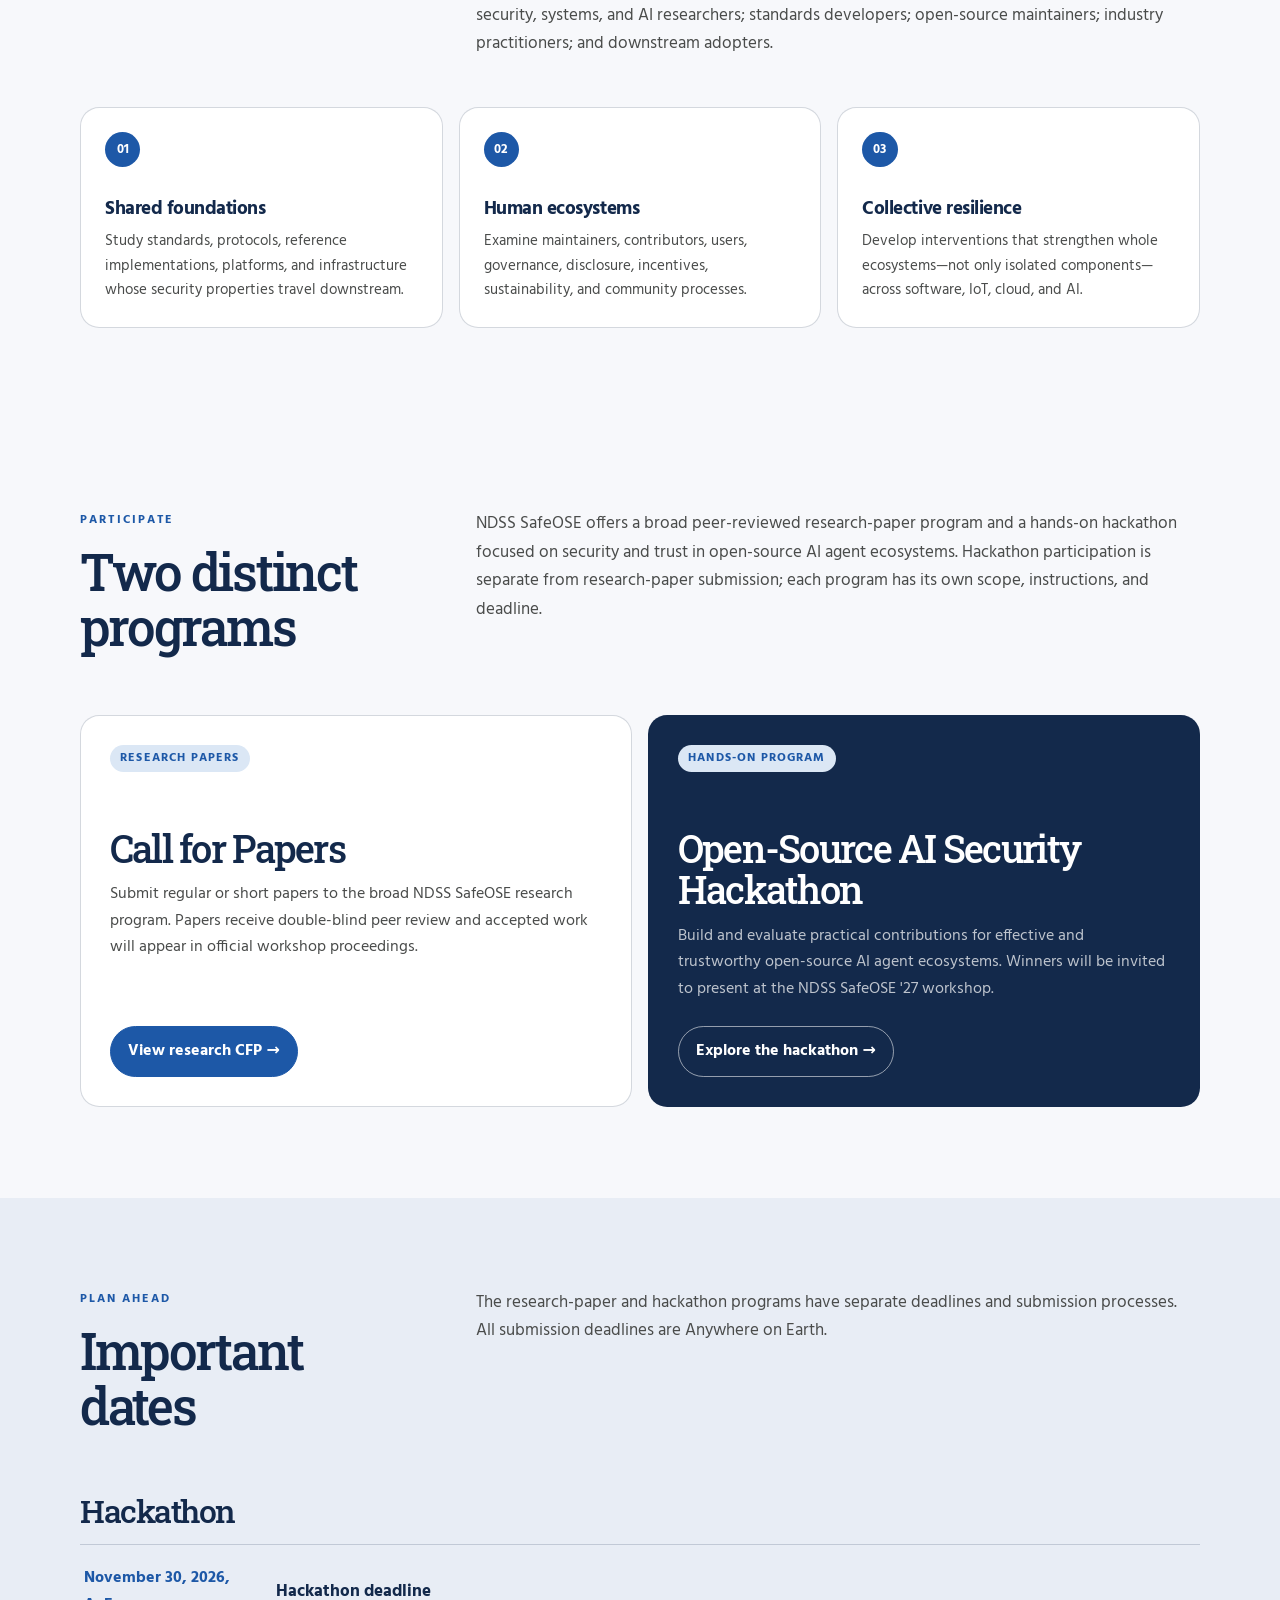
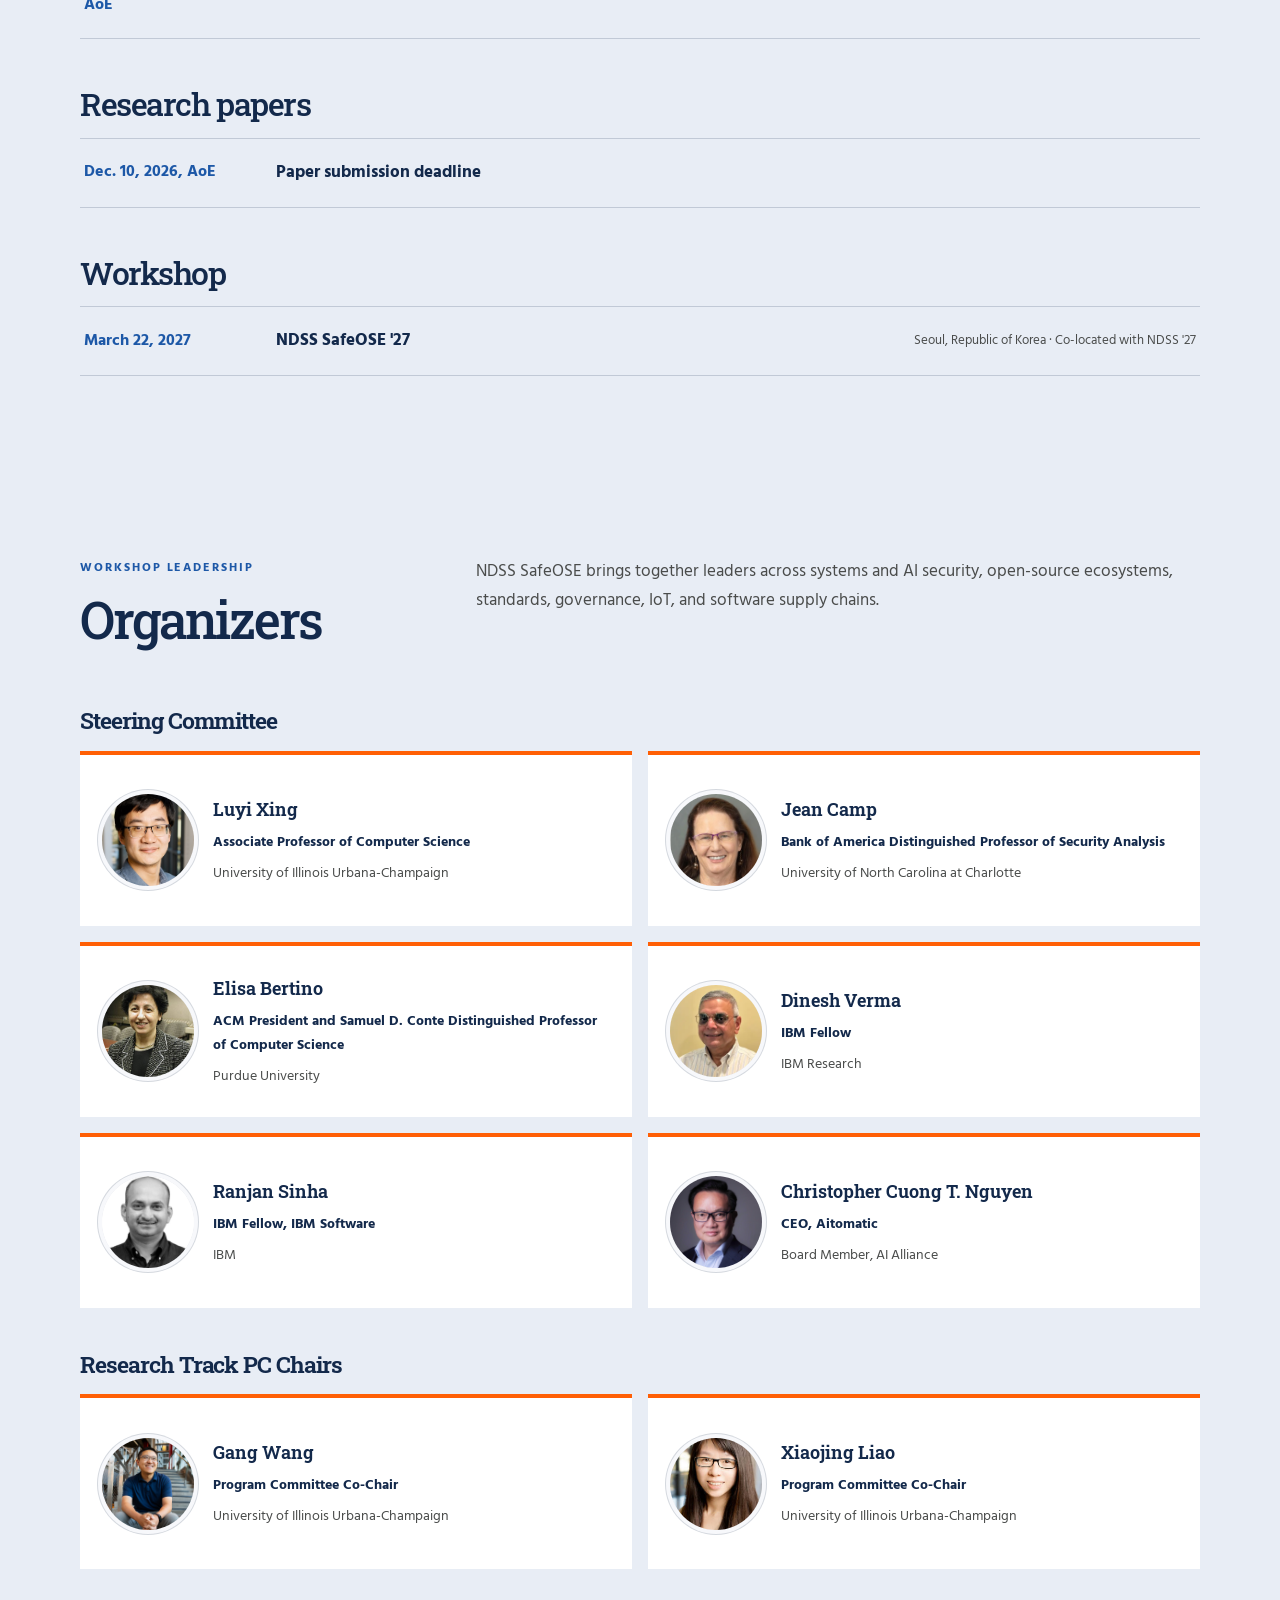
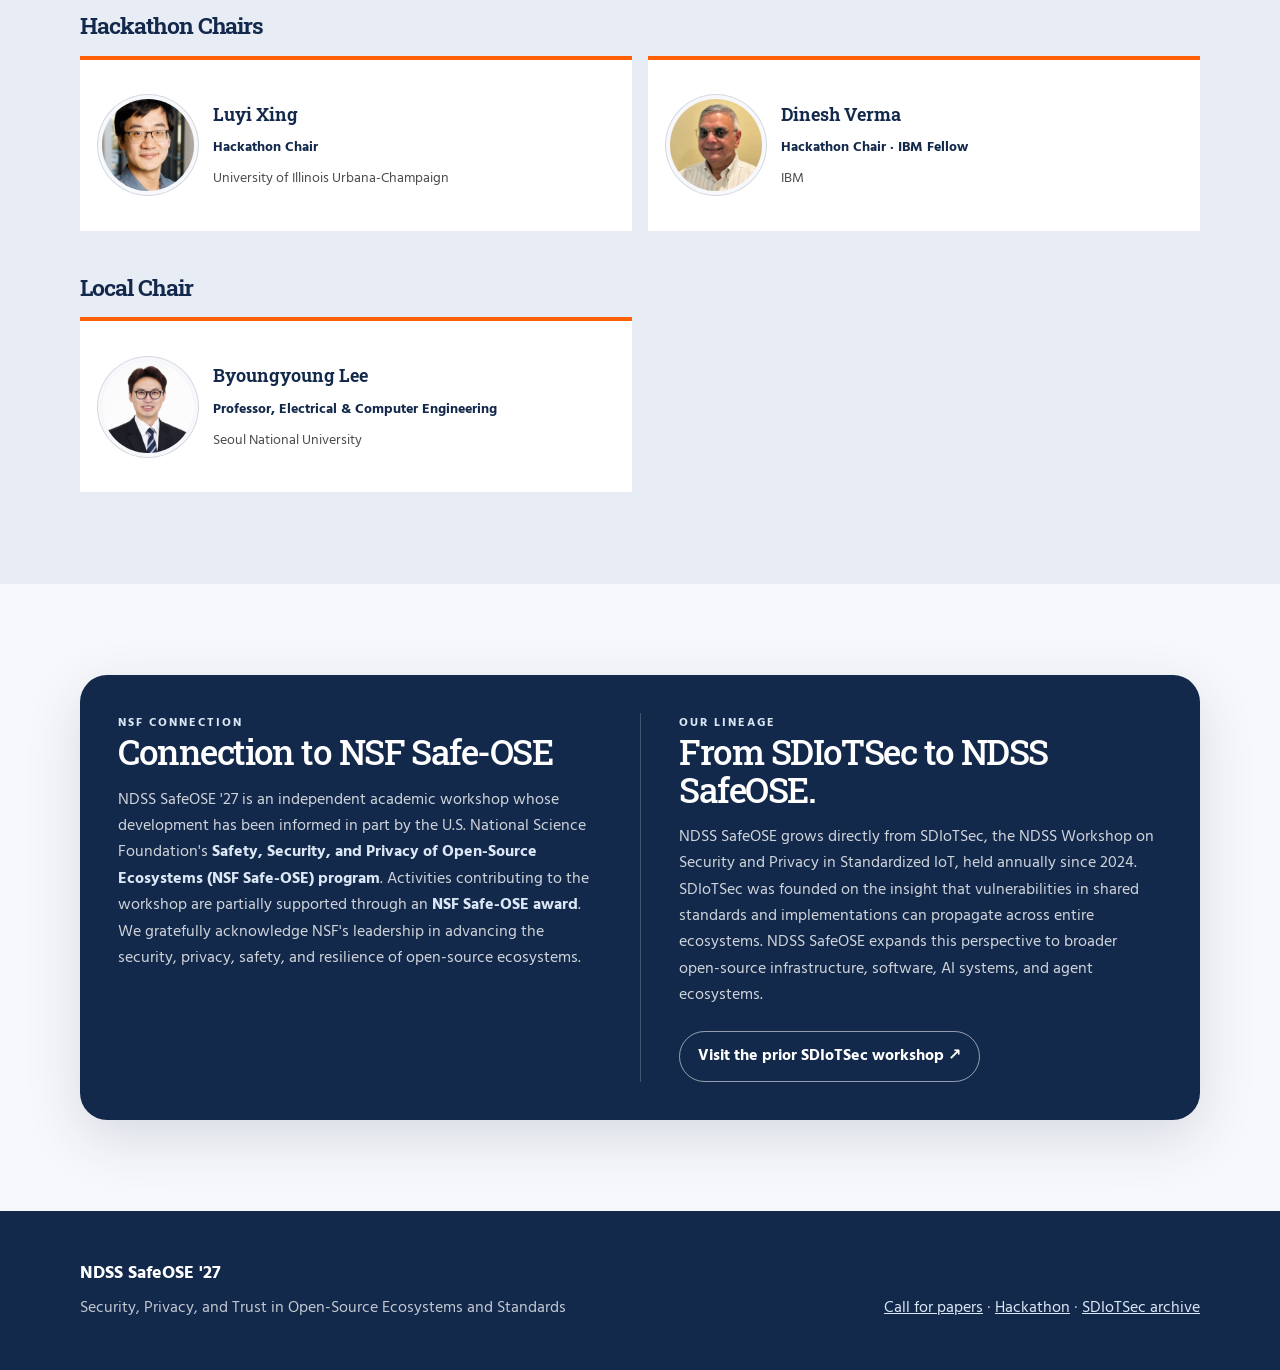
==== commit 1c766a2c: "Add hackathon Discord community callout" ====
--- a/index.html
+++ b/index.html
@@ -90,7 +90,7 @@
     .formal-title { max-width: 780px; margin: 0 0 1rem; color: #000; font-family: "Roboto Slab", Georgia, serif; font-size: clamp(1.35rem, 2.5vw, 2rem); font-weight: 700; line-height: 1.25; letter-spacing: -.025em; }
     .lede { max-width: 760px; margin: 0; color: var(--muted); font-size: clamp(1.05rem, 2vw, 1.35rem); }
     .mission-bridge { padding: 2.25rem 0; border-bottom: 1px solid var(--line); background: var(--white); }
-    .mission-bridge p { max-width: 980px; margin: 0; color: var(--ink); font-size: 1.08rem; font-weight: 650; line-height: 1.7; }
+    .mission-bridge p { max-width: 980px; margin: 0; color: var(--muted); font-size: 1.08rem; font-weight: 400; line-height: 1.7; }
     .actions { display: flex; flex-wrap: wrap; gap: .8rem; margin-top: 2.1rem; }
     .button { display: inline-flex; align-items: center; justify-content: center; min-height: 48px; padding: .7rem 1.1rem; border: 1px solid var(--ink); border-radius: 999px; font-weight: 800; text-decoration: none; }
     .button.primary { border-color: var(--green); color: var(--white); background: var(--green); }
